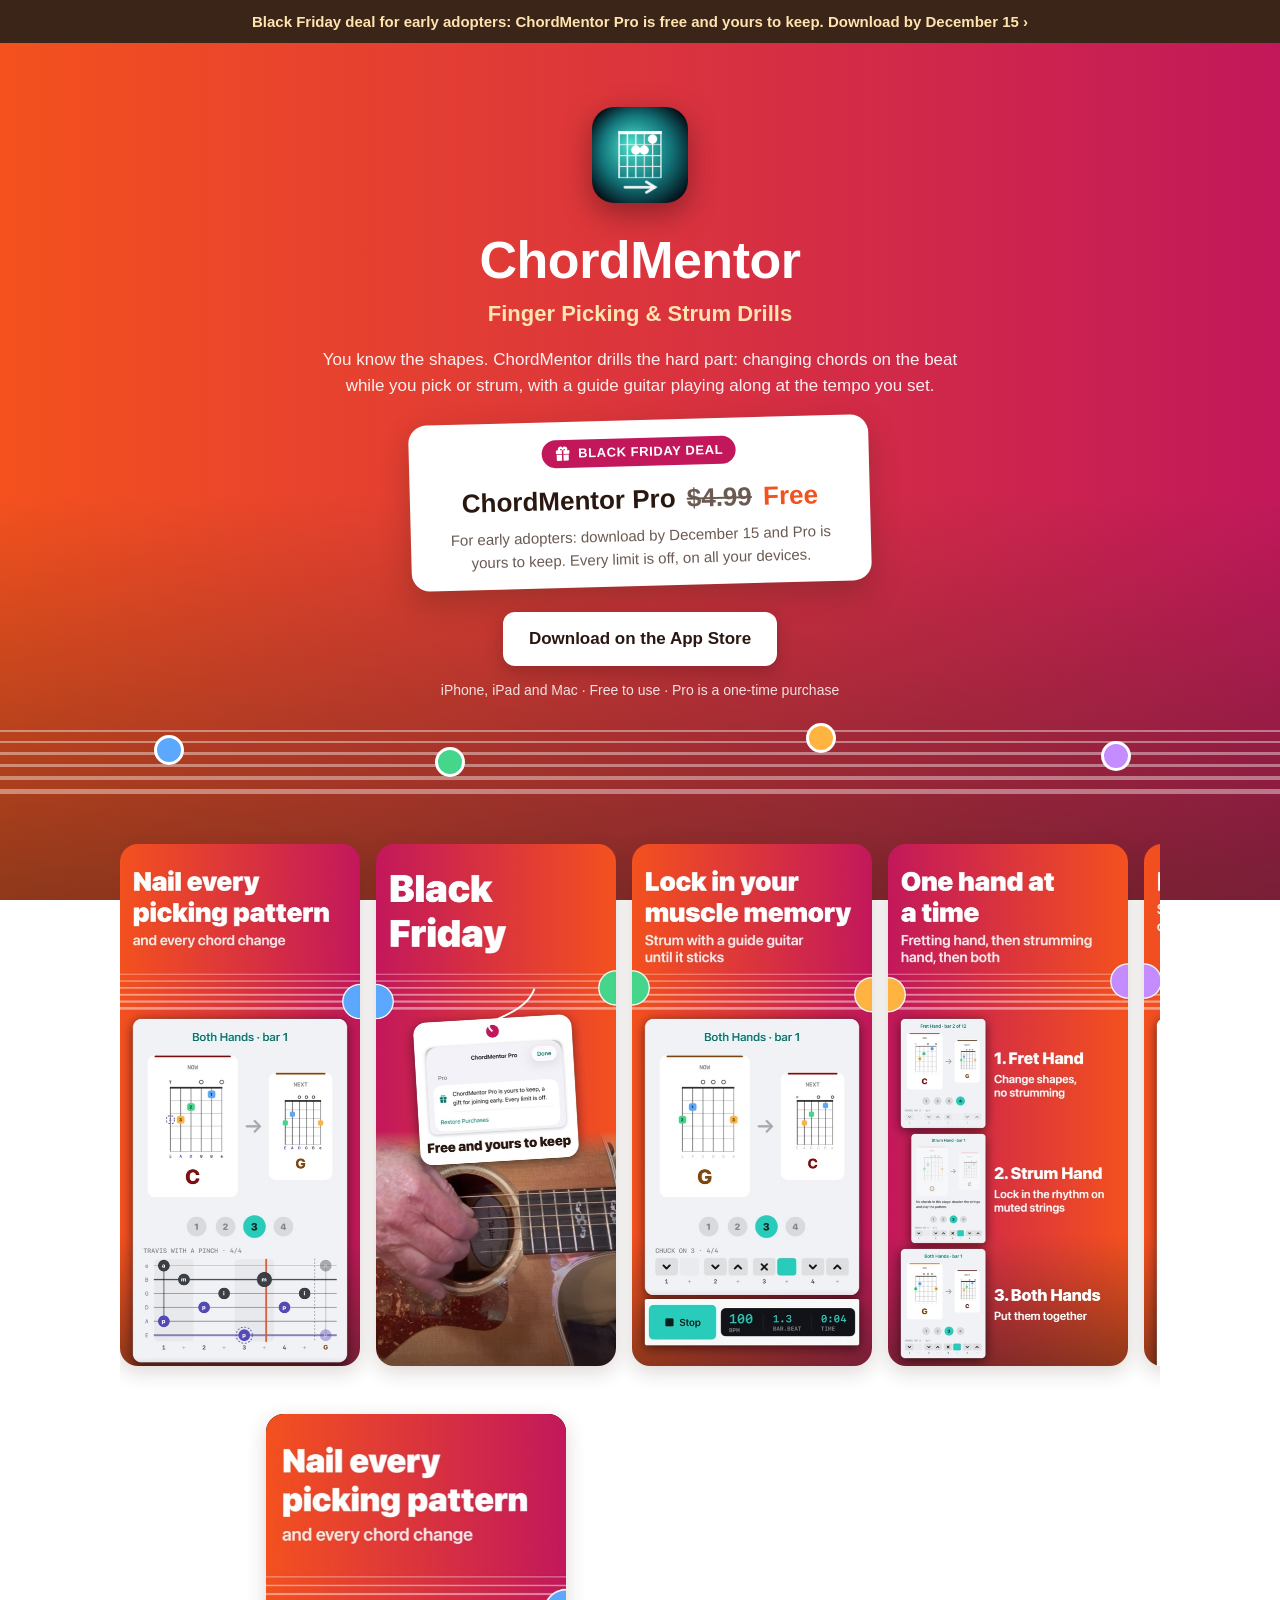
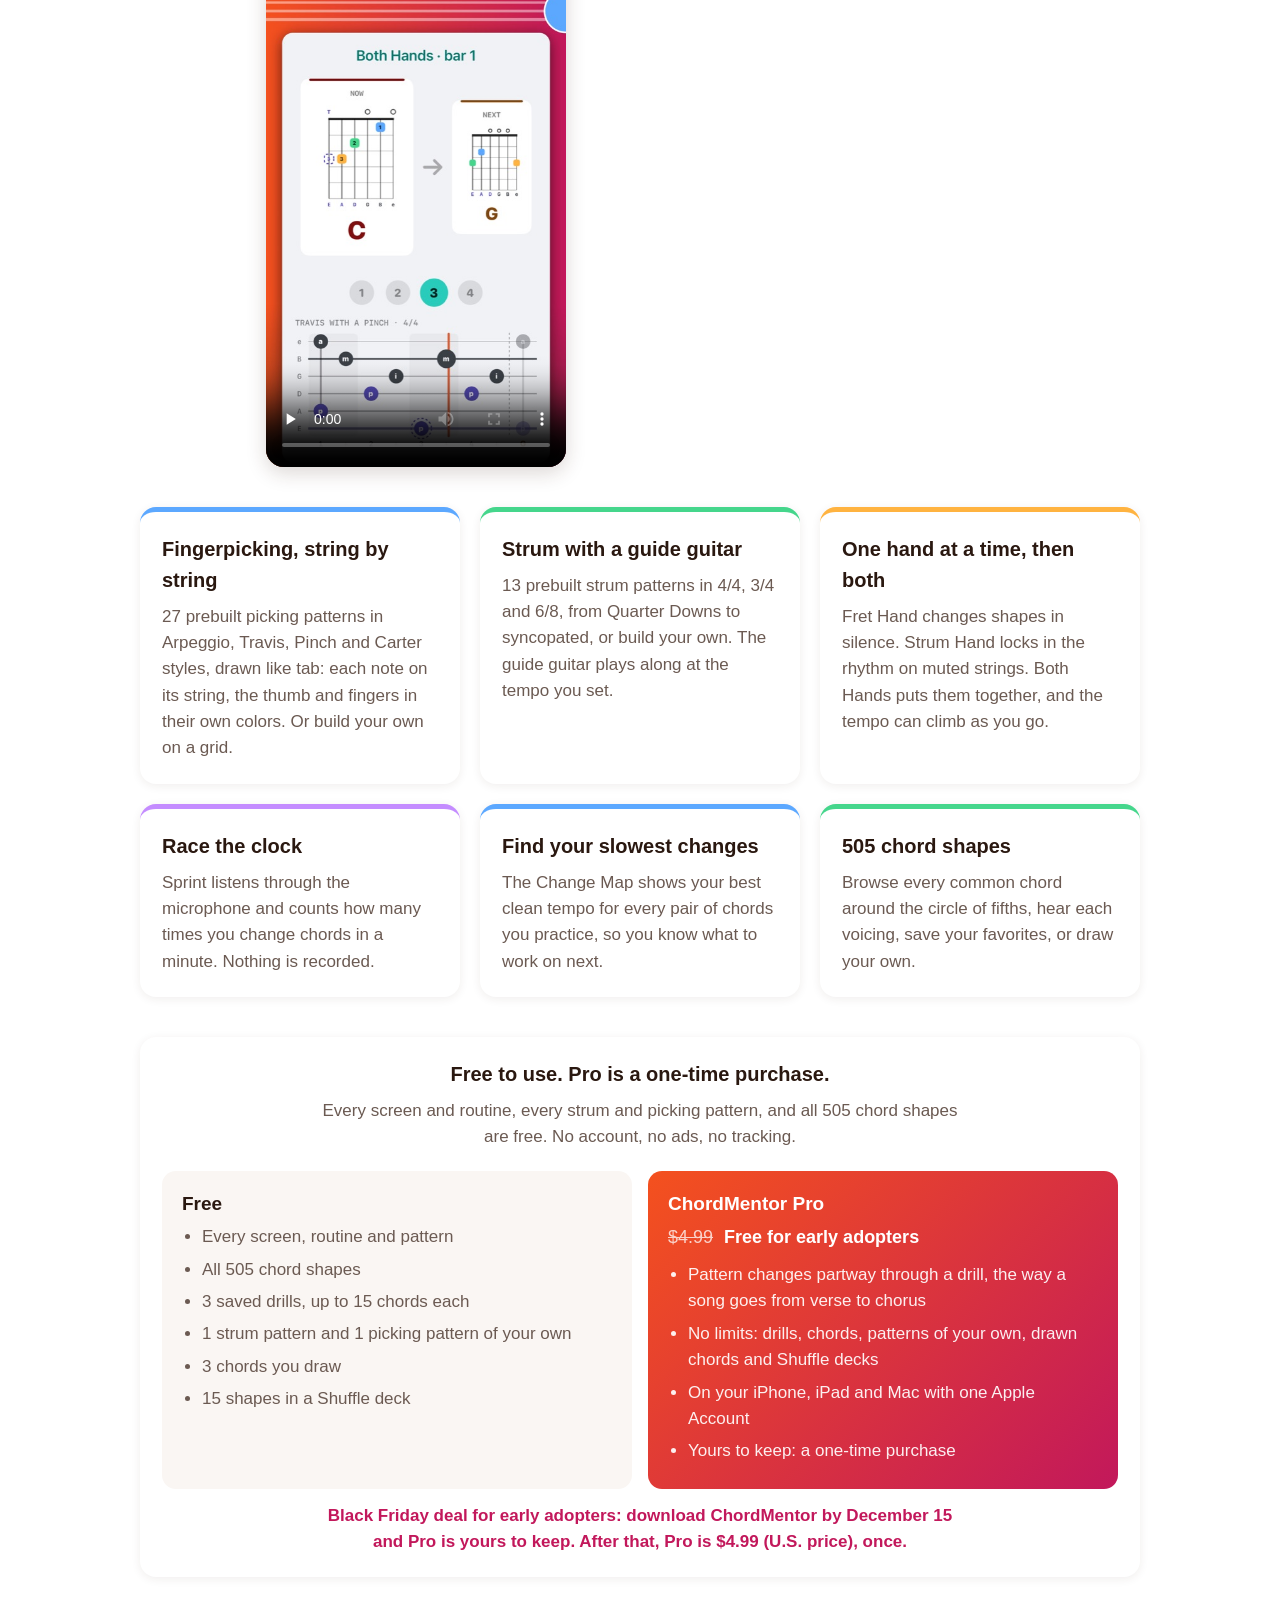
==== index.html @ e8ae0e45 "Site: call it the Black Friday deal for early adopters Co-Authored-By: Claude Opus 5.5 <noreply@anth" ====
<!doctype html>
<html lang="en">
<head>
<meta charset="utf-8">
<meta name="viewport" content="width=device-width, initial-scale=1">
<title>ChordMentor: Chord Changes</title>
<meta name="description" content="Finger picking and strum drills for guitarists teaching themselves: change chords on the beat while a guide guitar plays along. iPhone, iPad and Mac. Free to use; Pro is a one-time purchase.">
<link rel="icon" href="images/icon.png">
<link rel="stylesheet" href="style.css">
</head>
<body>
<a class="promo-bar" href="https://apps.apple.com/app/id6827199615">Black Friday deal for early adopters: ChordMentor Pro is free and yours to keep. Download by December 15 ›</a>
<header class="hero">
  <img class="icon" src="images/icon.png" alt="" width="96" height="96">
  <h1>ChordMentor</h1>
  <p class="tag">Finger Picking &amp; Strum Drills</p>
  <p class="lede">You know the shapes. ChordMentor drills the hard part: changing chords on the beat while you pick or strum, with a guide guitar playing along at the tempo you set.</p>
  <div class="gift-card">
    <span class="gift-badge"><svg viewBox="0 0 24 24" width="18" height="18" aria-hidden="true"><path fill="currentColor" d="M20 7h-2.2A3 3 0 0 0 12 3.8 3 3 0 0 0 6.2 7H4a1 1 0 0 0-1 1v3a1 1 0 0 0 1 1h7V7h2v5h7a1 1 0 0 0 1-1V8a1 1 0 0 0-1-1Zm-11-.1A1.1 1.1 0 1 1 10.9 6v.9H9a1 1 0 0 1 0-.1Zm6 .1h-2V6A1.1 1.1 0 1 1 15 7ZM4 13v7a1 1 0 0 0 1 1h6v-8H4Zm9 0v8h6a1 1 0 0 0 1-1v-7h-7Z"/></svg> Black Friday deal</span>
    <p class="gift-price">ChordMentor Pro <s>$4.99</s> <strong>Free</strong></p>
    <p class="gift-terms">For early adopters: download by December 15 and Pro is yours to keep. Every limit is off, on all your devices.</p>
  </div>
  <a class="button" href="https://apps.apple.com/app/id6827199615">Download on the App Store</a>
  <p class="small">iPhone, iPad and Mac · Free to use · Pro is a one-time purchase</p>
  <div class="strings" aria-hidden="true"><i></i><i></i><i></i><i></i><i></i><i></i><b class="d1"></b><b class="d2"></b><b class="d3"></b><b class="d4"></b></div>
</header>

<main>
  <section class="shots" aria-label="Screenshots">
    <img src="images/shot-01.jpg" alt="Nail every picking pattern: Travis picking drawn as string lanes, thumb and fingers in their own colors" loading="lazy">
    <img src="images/shot-02.jpg" alt="Black Friday: ChordMentor Pro is free and yours to keep" loading="lazy">
    <img src="images/shot-03.jpg" alt="Lock in your muscle memory: strumming with the guide guitar" loading="lazy">
    <img src="images/shot-04.jpg" alt="One hand at a time: Fret Hand, Strum Hand, then Both Hands" loading="lazy">
    <img src="images/shot-05.jpg" alt="Race the clock: Sprint counts your chord changes" loading="lazy">
    <img src="images/shot-06.jpg" alt="Find your slowest changes: the Change Map" loading="lazy">
    <img src="images/shot-07.jpg" alt="Strum Patterns: 13 prebuilt patterns in 4/4, 3/4 and 6/8" loading="lazy">
    <img src="images/shot-08.jpg" alt="Picking Patterns: 27 prebuilt patterns in four styles" loading="lazy">
    <img src="images/shot-09.jpg" alt="See which fingers move and where they go next" loading="lazy">
    <img src="images/shot-10.jpg" alt="505 chord shapes: hear each one, or draw your own" loading="lazy">
  </section>

  <section class="video">
    <video controls playsinline preload="none" poster="images/preview-poster.jpg" width="360">
      <source src="images/preview-iphone.mp4" type="video/mp4">
    </video>
    <div>
      <h2>Hear it</h2>
      <p>Turn the sound on. The Acoustic and Classical guide guitars are my own recordings, string by string: a cedar-top acoustic and a nylon-string classical.</p>
    </div>
  </section>

  <section class="features">
    <div>
      <h2>Fingerpicking, string by string</h2>
      <p>27 prebuilt picking patterns in Arpeggio, Travis, Pinch and Carter styles, drawn like tab: each note on its string, the thumb and fingers in their own colors. Or build your own on a grid.</p>
    </div>
    <div>
      <h2>Strum with a guide guitar</h2>
      <p>13 prebuilt strum patterns in 4/4, 3/4 and 6/8, from Quarter Downs to syncopated, or build your own. The guide guitar plays along at the tempo you set.</p>
    </div>
    <div>
      <h2>One hand at a time, then both</h2>
      <p>Fret Hand changes shapes in silence. Strum Hand locks in the rhythm on muted strings. Both Hands puts them together, and the tempo can climb as you go.</p>
    </div>
    <div>
      <h2>Race the clock</h2>
      <p>Sprint listens through the microphone and counts how many times you change chords in a minute. Nothing is recorded.</p>
    </div>
    <div>
      <h2>Find your slowest changes</h2>
      <p>The Change Map shows your best clean tempo for every pair of chords you practice, so you know what to work on next.</p>
    </div>
    <div>
      <h2>505 chord shapes</h2>
      <p>Browse every common chord around the circle of fifths, hear each voicing, save your favorites, or draw your own.</p>
    </div>
  </section>

  <section class="price">
    <h2>Free to use. Pro is a one-time purchase.</h2>
    <p>Every screen and routine, every strum and picking pattern, and all 505 chord shapes are free. No account, no ads, no tracking.</p>
    <div class="plans">
      <div>
        <h3>Free</h3>
        <ul>
          <li>Every screen, routine and pattern</li>
          <li>All 505 chord shapes</li>
          <li>3 saved drills, up to 15 chords each</li>
          <li>1 strum pattern and 1 picking pattern of your own</li>
          <li>3 chords you draw</li>
          <li>15 shapes in a Shuffle deck</li>
        </ul>
      </div>
      <div class="pro">
        <h3>ChordMentor Pro</h3>
        <p class="cost"><s>$4.99</s> <strong>Free for early adopters</strong></p>
        <ul>
          <li>Pattern changes partway through a drill, the way a song goes from verse to chorus</li>
          <li>No limits: drills, chords, patterns of your own, drawn chords and Shuffle decks</li>
          <li>On your iPhone, iPad and Mac with one Apple Account</li>
          <li>Yours to keep: a one-time purchase</li>
        </ul>
      </div>
    </div>
    <p class="gift-note">Black Friday deal for early adopters: download ChordMentor by December 15 and Pro is yours to keep. After that, Pro is $4.99 (U.S. price), once.</p>
  </section>
</main>

<footer>
  <a href="privacy.html">Privacy</a>
  <a href="support.html">Support</a>
  <span>© 2026 Nick Coleman</span>
</footer>
</body>
</html>
---- style.css ----
/* The App Store screenshots' look: a red-orange to raspberry sweep with six guitar strings,
   over a light page. */
:root {
  --f1: #5ca8ff;
  --f2: #45d68c;
  --f3: #ffb340;
  --f4: #c48cff;
  --ember: #f4511e;
  --raspberry: #c2185b;
  --walnut: #3b2418;
  --bg: #faf6f3;
  --ink: #2a1810;
  --muted: #6b5a52;
  --card: #ffffff;
  --link: #c2185b;
}
* { box-sizing: border-box; }
/* The whole site sits on the screenshots' ground: a red-orange to raspberry sweep with a
   walnut wash toward the bottom. Cards are white, so their text stays easy to read. */
body {
  margin: 0;
  background:
    linear-gradient(180deg, rgba(59, 36, 24, 0) 55%, rgba(59, 36, 24, 0.55) 100%),
    linear-gradient(90deg, var(--ember), var(--raspberry));
  background-attachment: fixed;
  color: #fff;
  font: 17px/1.55 -apple-system, BlinkMacSystemFont, "SF Pro Text", "Helvetica Neue", Arial, sans-serif;
}
a { color: var(--link); }
main, footer, .page { max-width: 1040px; margin: 0 auto; padding: 0 20px; }

.hero {
  position: relative;
  overflow: hidden;
  text-align: center;
  color: #fff;
  padding: 64px 20px 96px;
}
.hero > * { position: relative; z-index: 1; }
.icon { border-radius: 22px; box-shadow: 0 10px 30px rgba(0, 0, 0, 0.35); }
h1 { font-size: 52px; line-height: 1.1; margin: 20px 0 8px; letter-spacing: -0.5px; font-weight: 900; }
.tag { font-size: 22px; font-weight: 700; margin: 0 0 16px; color: #ffe4b0; }
.lede { max-width: 640px; margin: 0 auto 20px; color: rgba(255, 255, 255, 0.92); }
/* The Black Friday gift: a bar across the top and a card in the hero. */
.promo-bar {
  display: block; text-align: center; padding: 10px 16px; font-weight: 700; font-size: 15px;
  background: var(--walnut); color: #ffe4b0; text-decoration: none;
}
.promo-bar:hover { text-decoration: underline; }
.gift-card {
  max-width: 460px; margin: 4px auto 26px; padding: 18px 22px 16px; border-radius: 18px;
  background: #fff; color: var(--ink); box-shadow: 0 12px 30px rgba(59, 36, 24, 0.3);
  transform: rotate(-1.5deg);
}
.gift-badge {
  display: inline-flex; align-items: center; gap: 6px; padding: 4px 12px; border-radius: 999px;
  background: var(--raspberry); color: #fff; font-size: 13px; font-weight: 800;
  text-transform: uppercase; letter-spacing: 0.6px;
}
.gift-price { margin: 10px 0 4px; font-size: 26px; font-weight: 800; }
.gift-price s { color: var(--muted); font-weight: 600; margin: 0 4px; }
.gift-price strong { color: var(--ember); }
.gift-terms { margin: 0; color: var(--muted); font-size: 15px; }
.button {
  display: inline-block; background: #fff; color: var(--ink); font-weight: 700;
  padding: 14px 26px; border-radius: 12px; text-decoration: none;
  box-shadow: 0 6px 18px rgba(0, 0, 0, 0.2);
}
.small { color: rgba(255, 255, 255, 0.85); font-size: 14px; margin-top: 14px; }

/* Six strings along the bottom of the hero, heavier toward the low E. */
.strings { position: absolute; left: 0; right: 0; bottom: 18px; z-index: 0; }
.strings i { display: block; background: rgba(255, 255, 255, 0.4); margin-top: 9px; }
.strings i:nth-child(1) { height: 2px; }
.strings i:nth-child(2) { height: 2px; }
.strings i:nth-child(3) { height: 3px; }
.strings i:nth-child(4) { height: 3px; }
.strings i:nth-child(5) { height: 4px; }
.strings i:nth-child(6) { height: 5px; }

.shots {
  display: flex; gap: 16px; overflow-x: auto; scroll-snap-type: x mandatory;
  padding: 32px 20px 24px; margin: 0 -20px;
}
.shots img {
  width: 240px; height: auto; border-radius: 18px; scroll-snap-align: start; flex: none;
  box-shadow: 0 6px 20px rgba(59, 36, 24, 0.18);
}

.video { display: flex; gap: 28px; align-items: center; flex-wrap: wrap; justify-content: center; margin: 24px 0; }
.video video { width: 300px; max-width: 100%; border-radius: 18px; background: #000; box-shadow: 0 6px 20px rgba(59, 36, 24, 0.18); }
.video div { max-width: 420px; }

.features { display: grid; grid-template-columns: repeat(auto-fit, minmax(260px, 1fr)); gap: 20px; margin: 40px 0; }
.features div, .price {
  background: var(--card); color: var(--ink); border-radius: 16px; padding: 22px;
  box-shadow: 0 2px 10px rgba(59, 36, 24, 0.08);
}
.features div { border-top: 5px solid var(--f1); }
.features div:nth-child(4n+2) { border-top-color: var(--f2); }
.features div:nth-child(4n+3) { border-top-color: var(--f3); }
.features div:nth-child(4n+4) { border-top-color: var(--f4); }
h2 { font-size: 20px; margin: 0 0 8px; }
.features p, .price p, .page p, .page li { color: var(--muted); margin: 0; }
.video p { color: rgba(255, 255, 255, 0.9); margin: 0; }
.price { text-align: center; margin-bottom: 48px; }
.price p { max-width: 640px; margin: 0 auto; }
.price .gift-note { margin-top: 14px; color: var(--raspberry); font-weight: 600; }
footer { display: flex; gap: 22px; justify-content: center; padding: 28px 20px 48px; color: rgba(255, 255, 255, 0.85); font-size: 14px; max-width: none; }
.page { max-width: 720px; margin: 40px auto; padding: 32px 28px; background: var(--card); color: var(--ink); border-radius: 18px; box-shadow: 0 12px 30px rgba(59, 36, 24, 0.3); }
.page h1 { font-size: 34px; }
.page h2 { margin-top: 28px; }
.page p, .page li { margin-bottom: 12px; }

/* Free and Pro side by side. */
.plans { display: grid; grid-template-columns: repeat(auto-fit, minmax(260px, 1fr)); gap: 16px; margin: 20px 0 0; text-align: left; }
.plans > div { border-radius: 14px; padding: 18px 20px; background: var(--bg); }
.plans .pro { background: linear-gradient(135deg, var(--ember), var(--raspberry)); color: #fff; }
.plans h3 { margin: 0 0 6px; font-size: 19px; }
.plans ul { margin: 0; padding-left: 20px; }
.plans li { color: var(--muted); margin-bottom: 6px; }
.plans .pro li { color: rgba(255, 255, 255, 0.92); }
.plans .cost { color: #fff; margin: 0 0 10px; font-size: 18px; }
.plans .cost s { opacity: 0.75; margin-right: 6px; }

/* Finger-colored dots on the hero's strings, as on the screenshots' seams. */
.strings b { position: absolute; width: 30px; height: 30px; border-radius: 50%; border: 3px solid #fff; }
.strings .d1 { background: var(--f1); left: 12%; top: 14px; }
.strings .d2 { background: var(--f2); left: 34%; top: 26px; }
.strings .d3 { background: var(--f3); left: 63%; top: 2px; }
.strings .d4 { background: var(--f4); left: 86%; top: 20px; }

footer a { color: #fff; }
.page a { color: var(--link); }
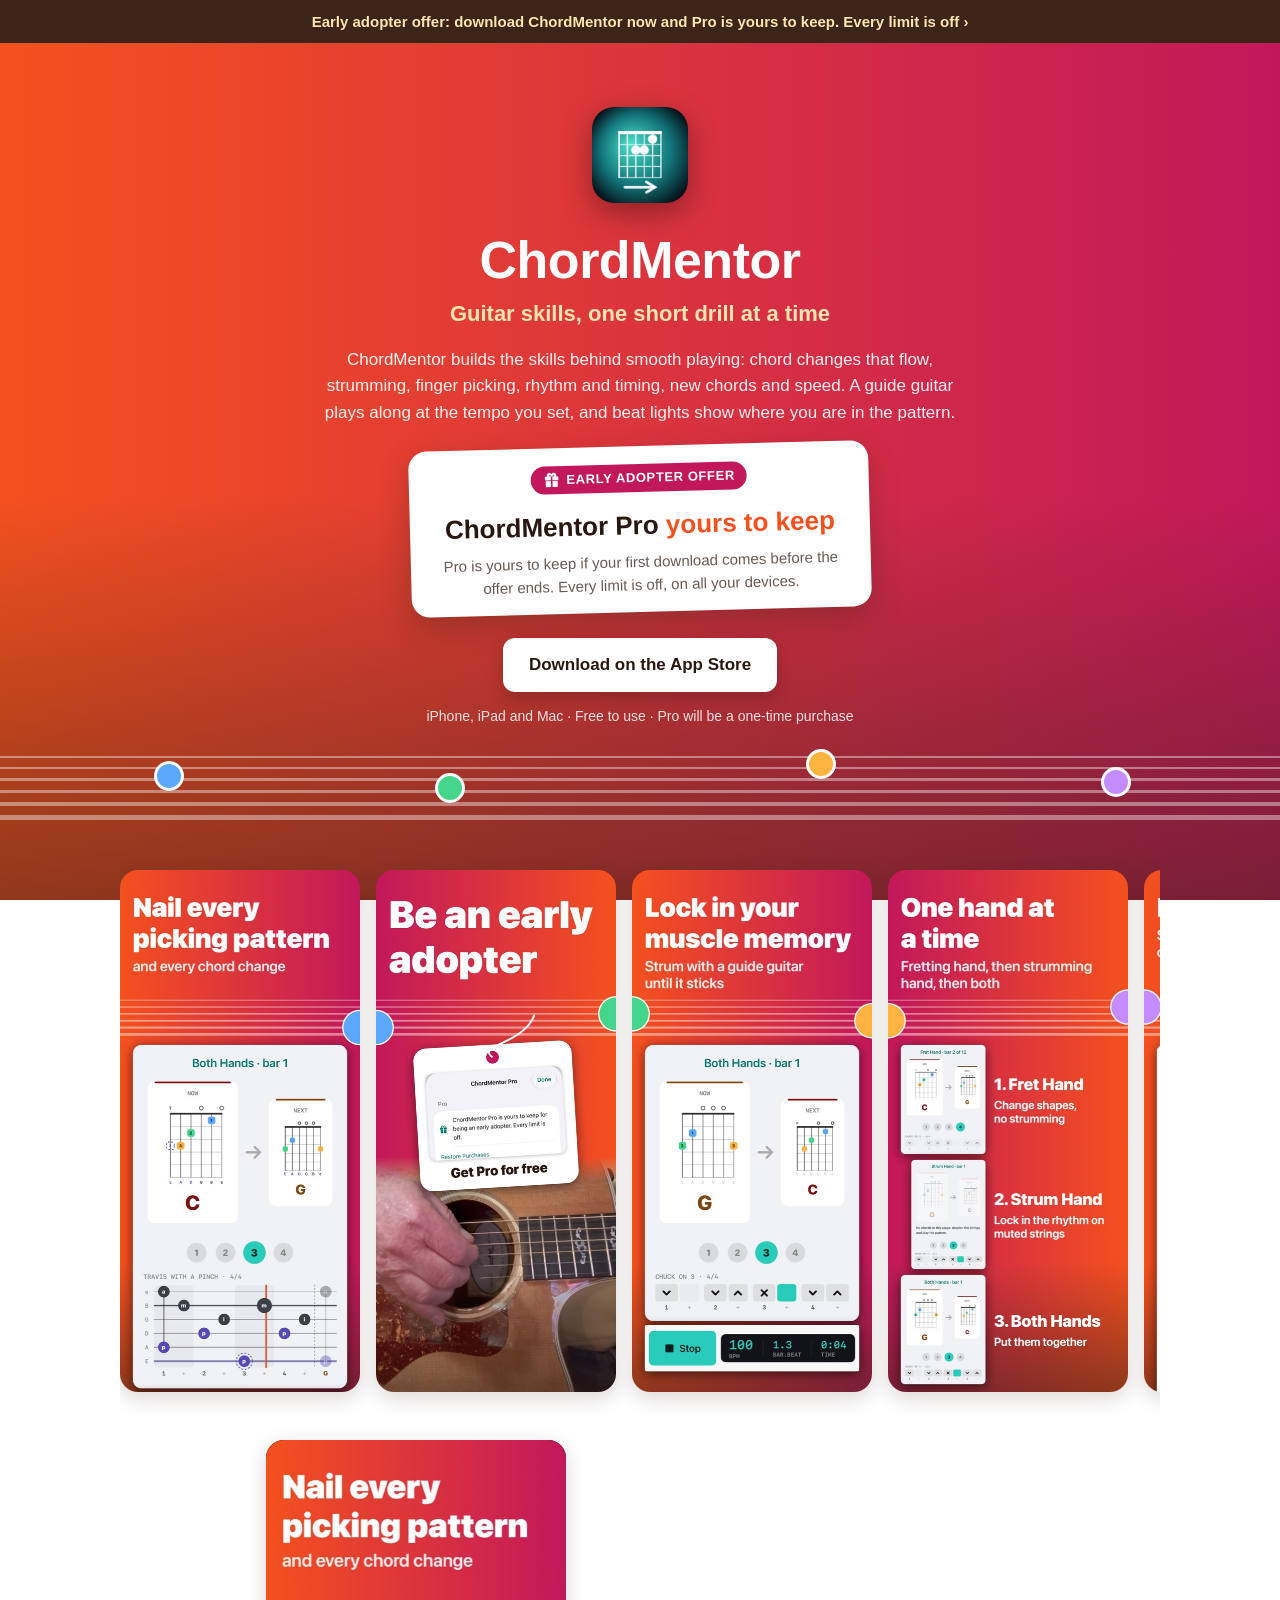
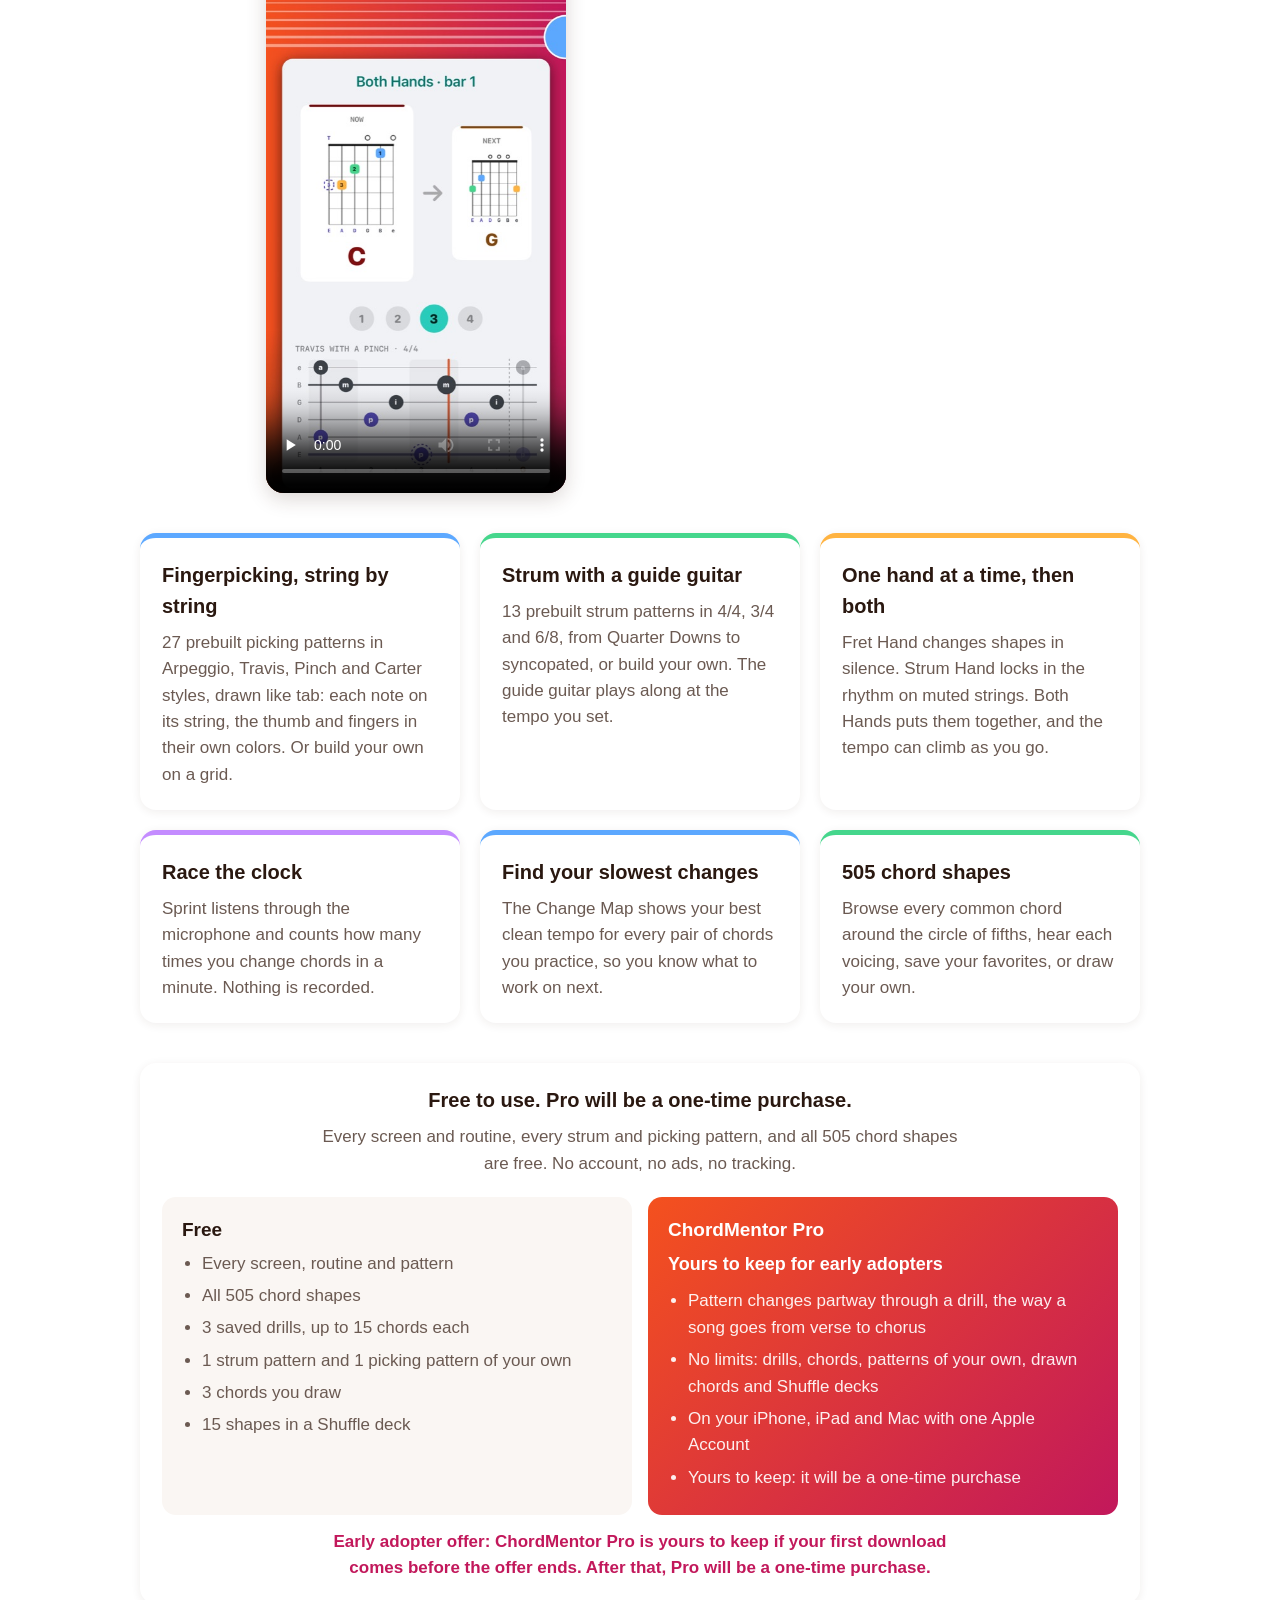
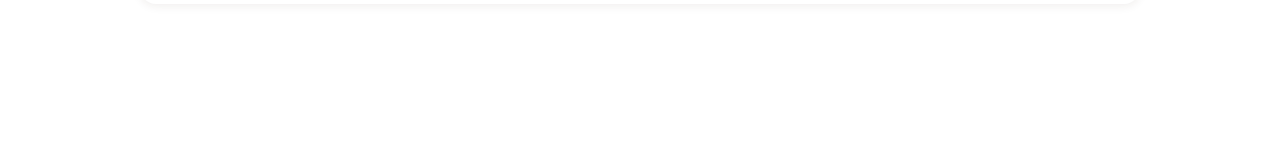
==== commit 2b1c69cd: "Early adopter offer replaces Black Friday; new mission on the home page; Pro will be a one-time purc" ====
--- a/index.html
+++ b/index.html
@@ -3,32 +3,32 @@
 <head>
 <meta charset="utf-8">
 <meta name="viewport" content="width=device-width, initial-scale=1">
-<title>ChordMentor: Chord Changes</title>
-<meta name="description" content="Finger picking and strum drills for guitarists teaching themselves: change chords on the beat while a guide guitar plays along. iPhone, iPad and Mac. Free to use; Pro is a one-time purchase.">
+<title>ChordMentor: Skills &amp; Drills</title>
+<meta name="description" content="Build the skills behind smooth guitar playing: chord changes that flow, strumming, finger picking, rhythm and timing, new chords and speed, with a guide guitar playing along. iPhone, iPad and Mac. Free to use; Pro will be a one-time purchase.">
 <link rel="icon" href="images/icon.png">
 <link rel="stylesheet" href="style.css">
 </head>
 <body>
-<a class="promo-bar" href="https://apps.apple.com/app/id6827199615">Black Friday deal for early adopters: ChordMentor Pro is free and yours to keep. Download by December 15 ›</a>
+<a class="promo-bar" href="https://apps.apple.com/app/id6827199615">Early adopter offer: download ChordMentor now and Pro is yours to keep. Every limit is off ›</a>
 <header class="hero">
   <img class="icon" src="images/icon.png" alt="" width="96" height="96">
   <h1>ChordMentor</h1>
-  <p class="tag">Finger Picking &amp; Strum Drills</p>
-  <p class="lede">You know the shapes. ChordMentor drills the hard part: changing chords on the beat while you pick or strum, with a guide guitar playing along at the tempo you set.</p>
+  <p class="tag">Guitar skills, one short drill at a time</p>
+  <p class="lede">ChordMentor builds the skills behind smooth playing: chord changes that flow, strumming, finger picking, rhythm and timing, new chords and speed. A guide guitar plays along at the tempo you set, and beat lights show where you are in the pattern.</p>
   <div class="gift-card">
-    <span class="gift-badge"><svg viewBox="0 0 24 24" width="18" height="18" aria-hidden="true"><path fill="currentColor" d="M20 7h-2.2A3 3 0 0 0 12 3.8 3 3 0 0 0 6.2 7H4a1 1 0 0 0-1 1v3a1 1 0 0 0 1 1h7V7h2v5h7a1 1 0 0 0 1-1V8a1 1 0 0 0-1-1Zm-11-.1A1.1 1.1 0 1 1 10.9 6v.9H9a1 1 0 0 1 0-.1Zm6 .1h-2V6A1.1 1.1 0 1 1 15 7ZM4 13v7a1 1 0 0 0 1 1h6v-8H4Zm9 0v8h6a1 1 0 0 0 1-1v-7h-7Z"/></svg> Black Friday deal</span>
-    <p class="gift-price">ChordMentor Pro <s>$4.99</s> <strong>Free</strong></p>
-    <p class="gift-terms">For early adopters: download by December 15 and Pro is yours to keep. Every limit is off, on all your devices.</p>
+    <span class="gift-badge"><svg viewBox="0 0 24 24" width="18" height="18" aria-hidden="true"><path fill="currentColor" d="M20 7h-2.2A3 3 0 0 0 12 3.8 3 3 0 0 0 6.2 7H4a1 1 0 0 0-1 1v3a1 1 0 0 0 1 1h7V7h2v5h7a1 1 0 0 0 1-1V8a1 1 0 0 0-1-1Zm-11-.1A1.1 1.1 0 1 1 10.9 6v.9H9a1 1 0 0 1 0-.1Zm6 .1h-2V6A1.1 1.1 0 1 1 15 7ZM4 13v7a1 1 0 0 0 1 1h6v-8H4Zm9 0v8h6a1 1 0 0 0 1-1v-7h-7Z"/></svg> Early adopter offer</span>
+    <p class="gift-price">ChordMentor Pro <strong>yours to keep</strong></p>
+    <p class="gift-terms">Pro is yours to keep if your first download comes before the offer ends. Every limit is off, on all your devices.</p>
   </div>
   <a class="button" href="https://apps.apple.com/app/id6827199615">Download on the App Store</a>
-  <p class="small">iPhone, iPad and Mac · Free to use · Pro is a one-time purchase</p>
+  <p class="small">iPhone, iPad and Mac · Free to use · Pro will be a one-time purchase</p>
   <div class="strings" aria-hidden="true"><i></i><i></i><i></i><i></i><i></i><i></i><b class="d1"></b><b class="d2"></b><b class="d3"></b><b class="d4"></b></div>
 </header>
 
 <main>
   <section class="shots" aria-label="Screenshots">
     <img src="images/shot-01.jpg" alt="Nail every picking pattern: Travis picking drawn as string lanes, thumb and fingers in their own colors" loading="lazy">
-    <img src="images/shot-02.jpg" alt="Black Friday: ChordMentor Pro is free and yours to keep" loading="lazy">
+    <img src="images/shot-02.jpg" alt="Be an early adopter: get ChordMentor Pro for free" loading="lazy">
     <img src="images/shot-03.jpg" alt="Lock in your muscle memory: strumming with the guide guitar" loading="lazy">
     <img src="images/shot-04.jpg" alt="One hand at a time: Fret Hand, Strum Hand, then Both Hands" loading="lazy">
     <img src="images/shot-05.jpg" alt="Race the clock: Sprint counts your chord changes" loading="lazy">
@@ -77,7 +77,7 @@
   </section>
 
   <section class="price">
-    <h2>Free to use. Pro is a one-time purchase.</h2>
+    <h2>Free to use. Pro will be a one-time purchase.</h2>
     <p>Every screen and routine, every strum and picking pattern, and all 505 chord shapes are free. No account, no ads, no tracking.</p>
     <div class="plans">
       <div>
@@ -93,16 +93,16 @@
       </div>
       <div class="pro">
         <h3>ChordMentor Pro</h3>
-        <p class="cost"><s>$4.99</s> <strong>Free for early adopters</strong></p>
+        <p class="cost"><strong>Yours to keep for early adopters</strong></p>
         <ul>
           <li>Pattern changes partway through a drill, the way a song goes from verse to chorus</li>
           <li>No limits: drills, chords, patterns of your own, drawn chords and Shuffle decks</li>
           <li>On your iPhone, iPad and Mac with one Apple Account</li>
-          <li>Yours to keep: a one-time purchase</li>
+          <li>Yours to keep: it will be a one-time purchase</li>
         </ul>
       </div>
     </div>
-    <p class="gift-note">Black Friday deal for early adopters: download ChordMentor by December 15 and Pro is yours to keep. After that, Pro is $4.99 (U.S. price), once.</p>
+    <p class="gift-note">Early adopter offer: ChordMentor Pro is yours to keep if your first download comes before the offer ends. After that, Pro will be a one-time purchase.</p>
   </section>
 </main>
 
--- a/style.css
+++ b/style.css
@@ -41,7 +41,7 @@
 h1 { font-size: 52px; line-height: 1.1; margin: 20px 0 8px; letter-spacing: -0.5px; font-weight: 900; }
 .tag { font-size: 22px; font-weight: 700; margin: 0 0 16px; color: #ffe4b0; }
 .lede { max-width: 640px; margin: 0 auto 20px; color: rgba(255, 255, 255, 0.92); }
-/* The Black Friday gift: a bar across the top and a card in the hero. */
+/* The early-adopter offer: a bar across the top and a card in the hero. */
 .promo-bar {
   display: block; text-align: center; padding: 10px 16px; font-weight: 700; font-size: 15px;
   background: var(--walnut); color: #ffe4b0; text-decoration: none;
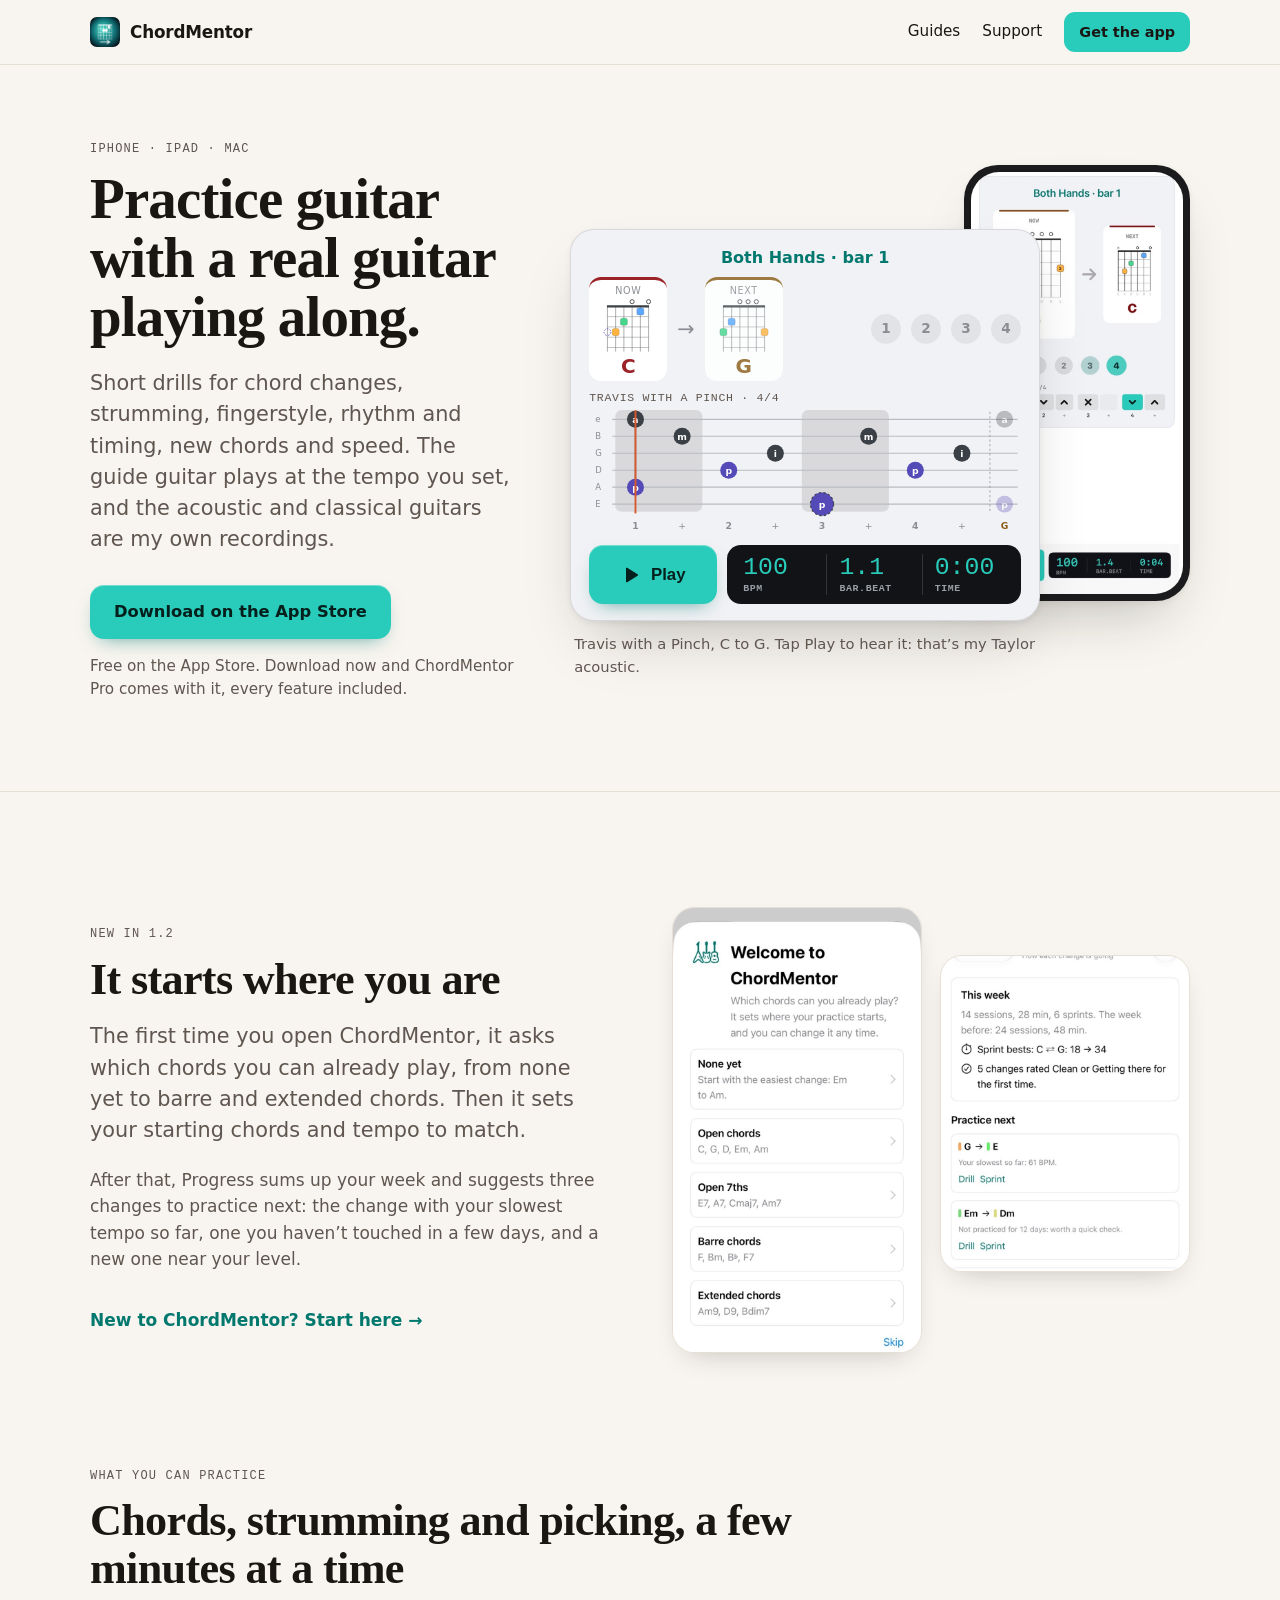
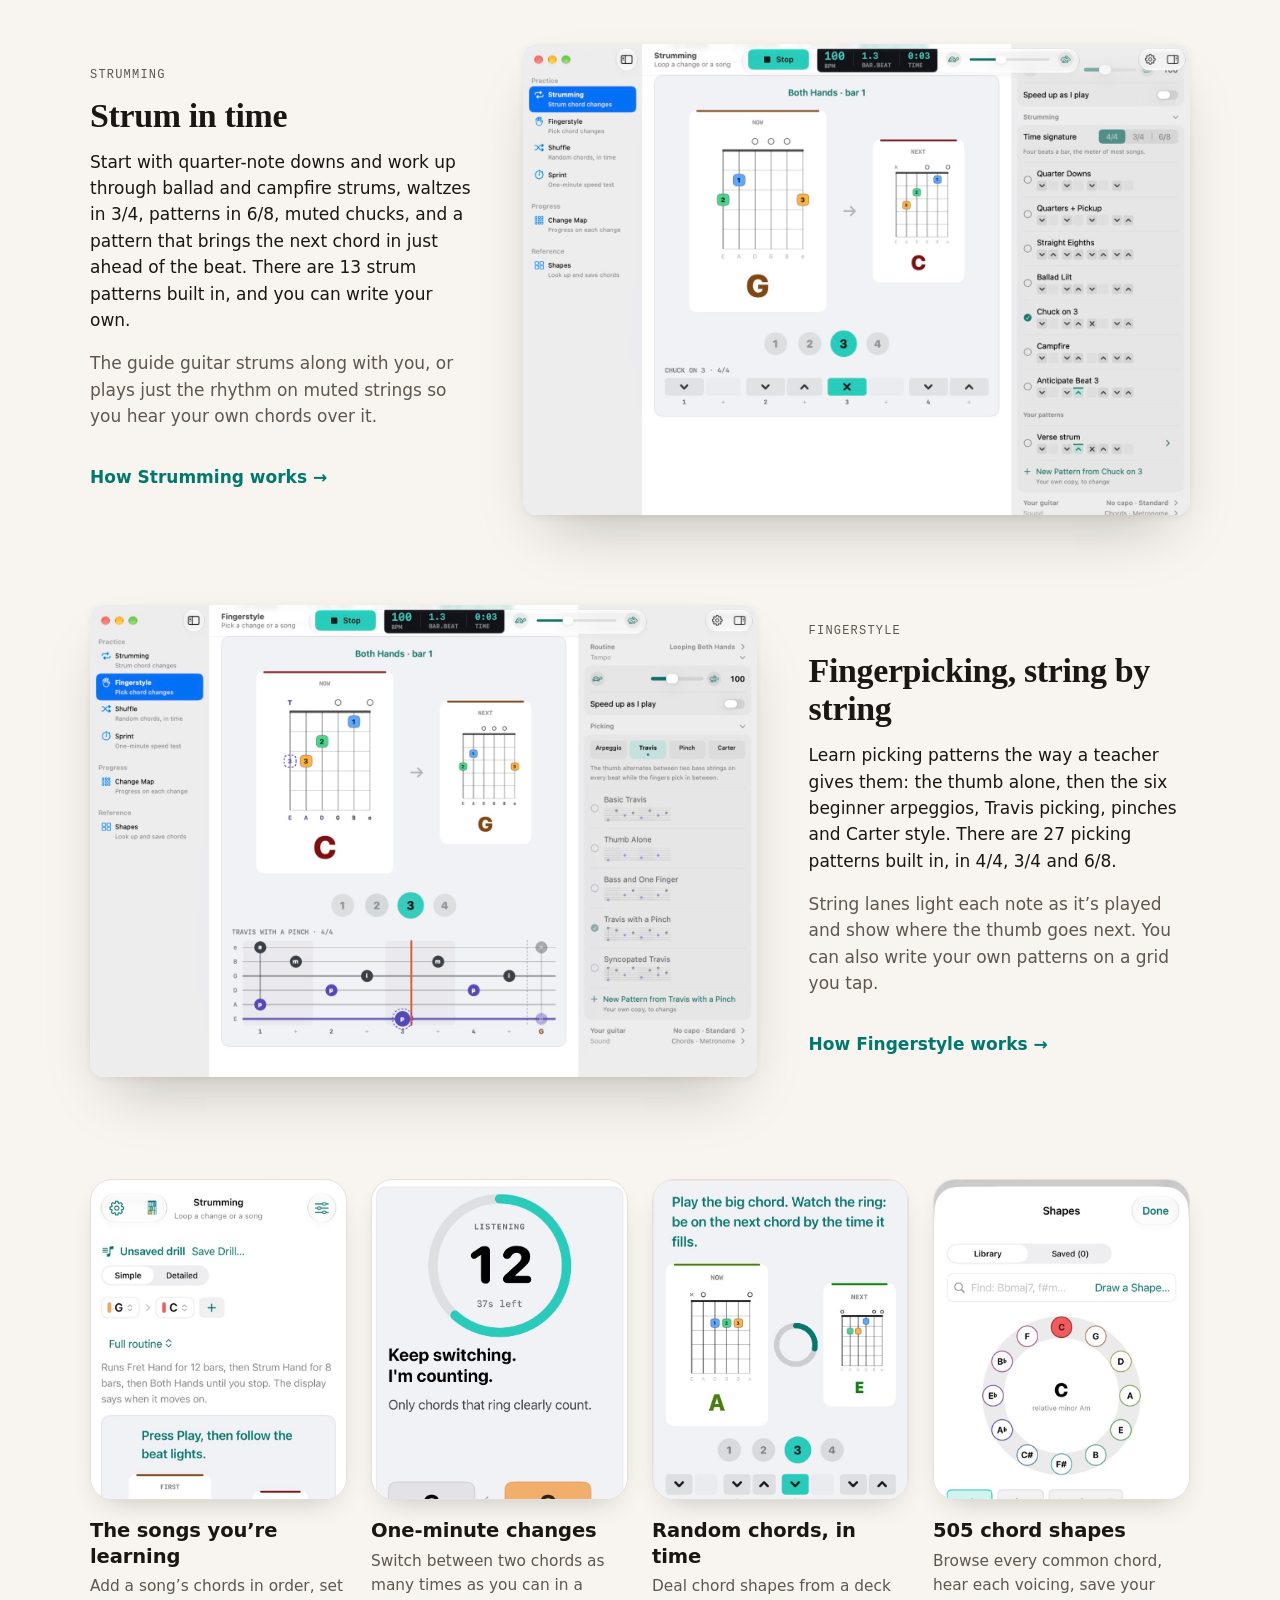
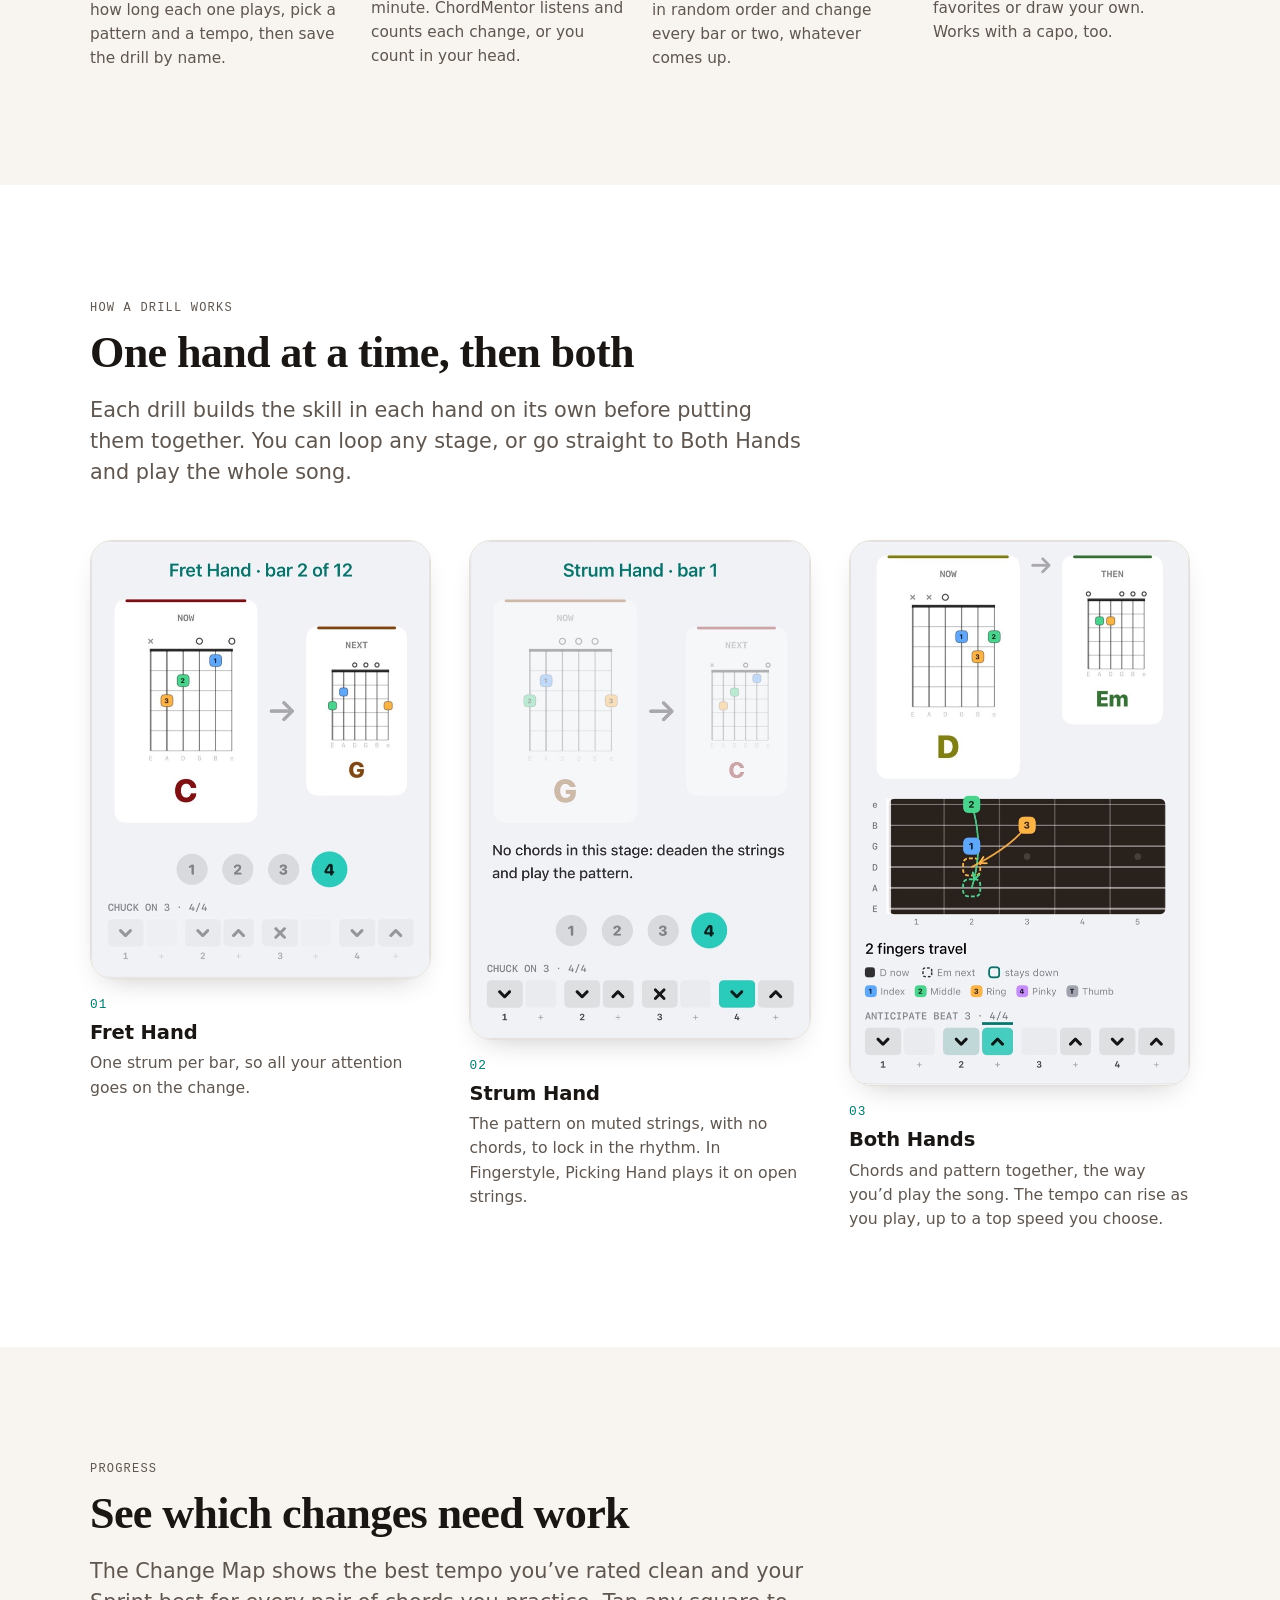
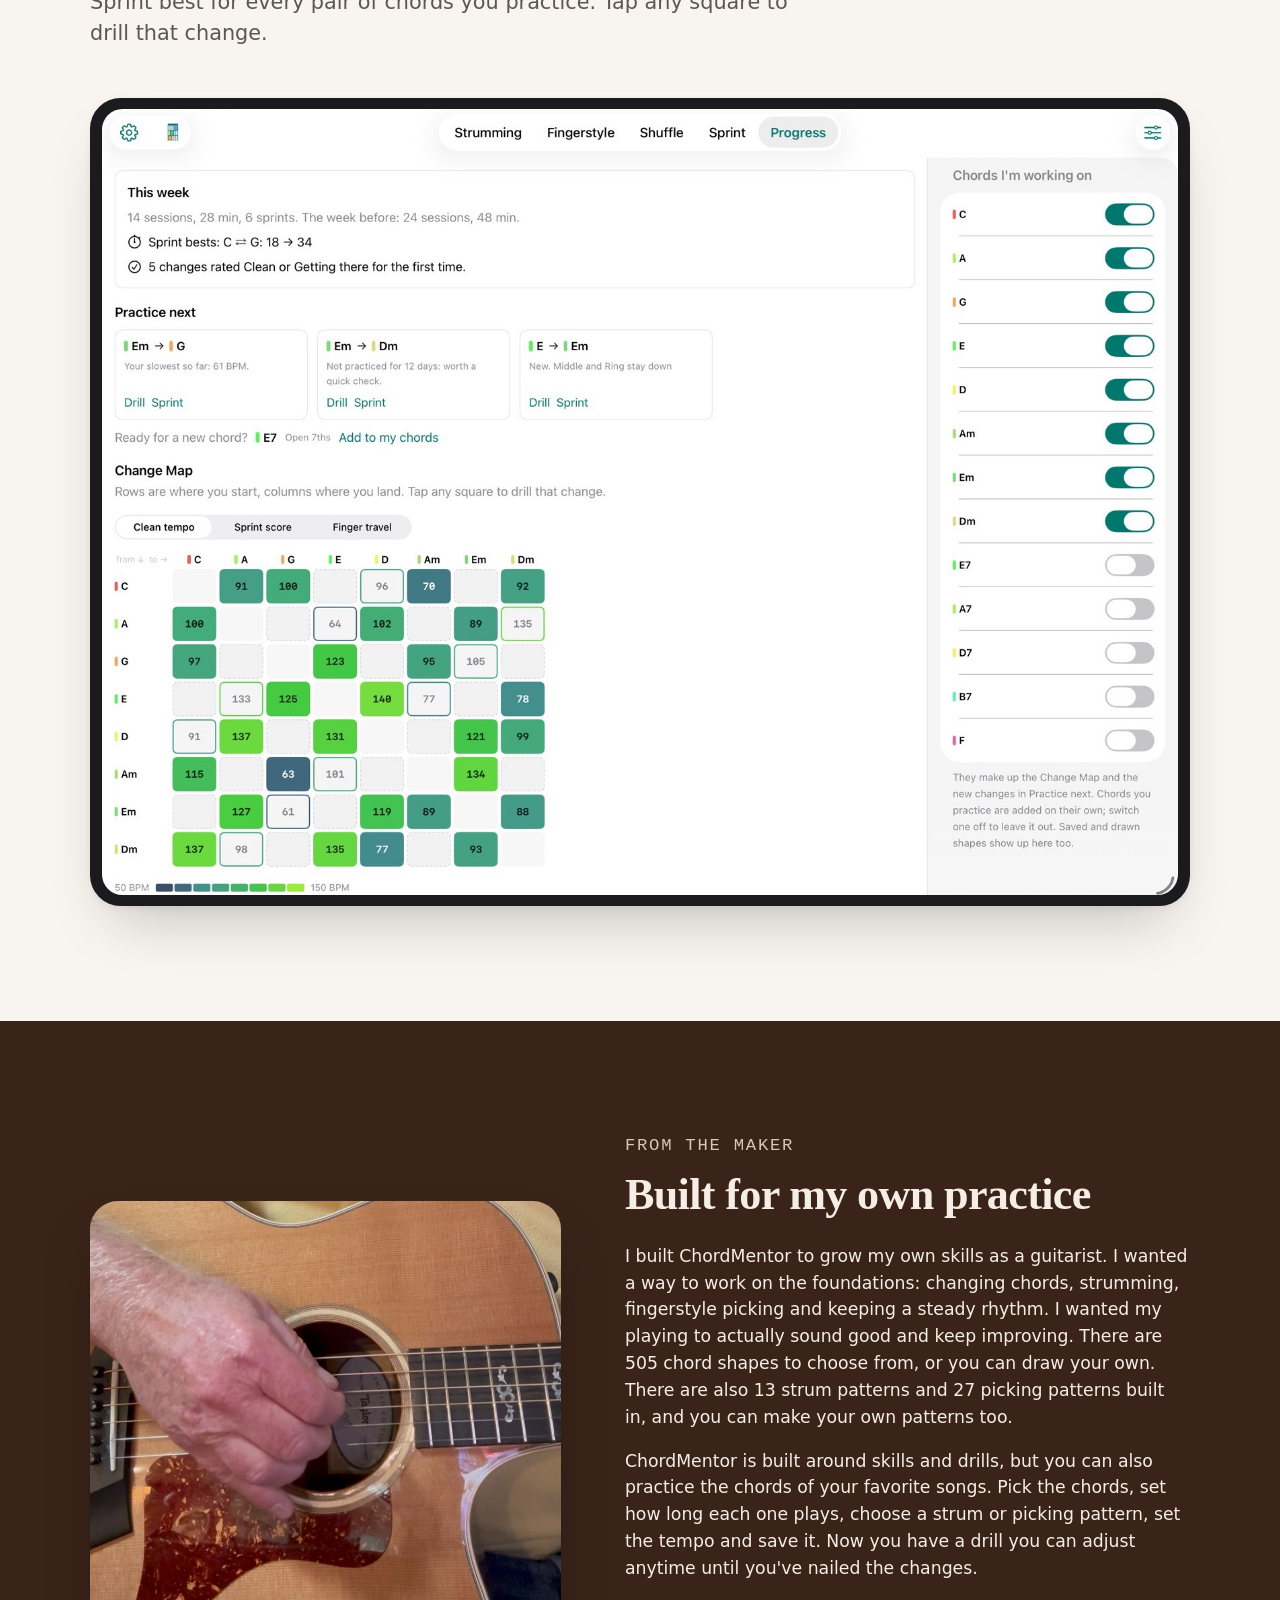
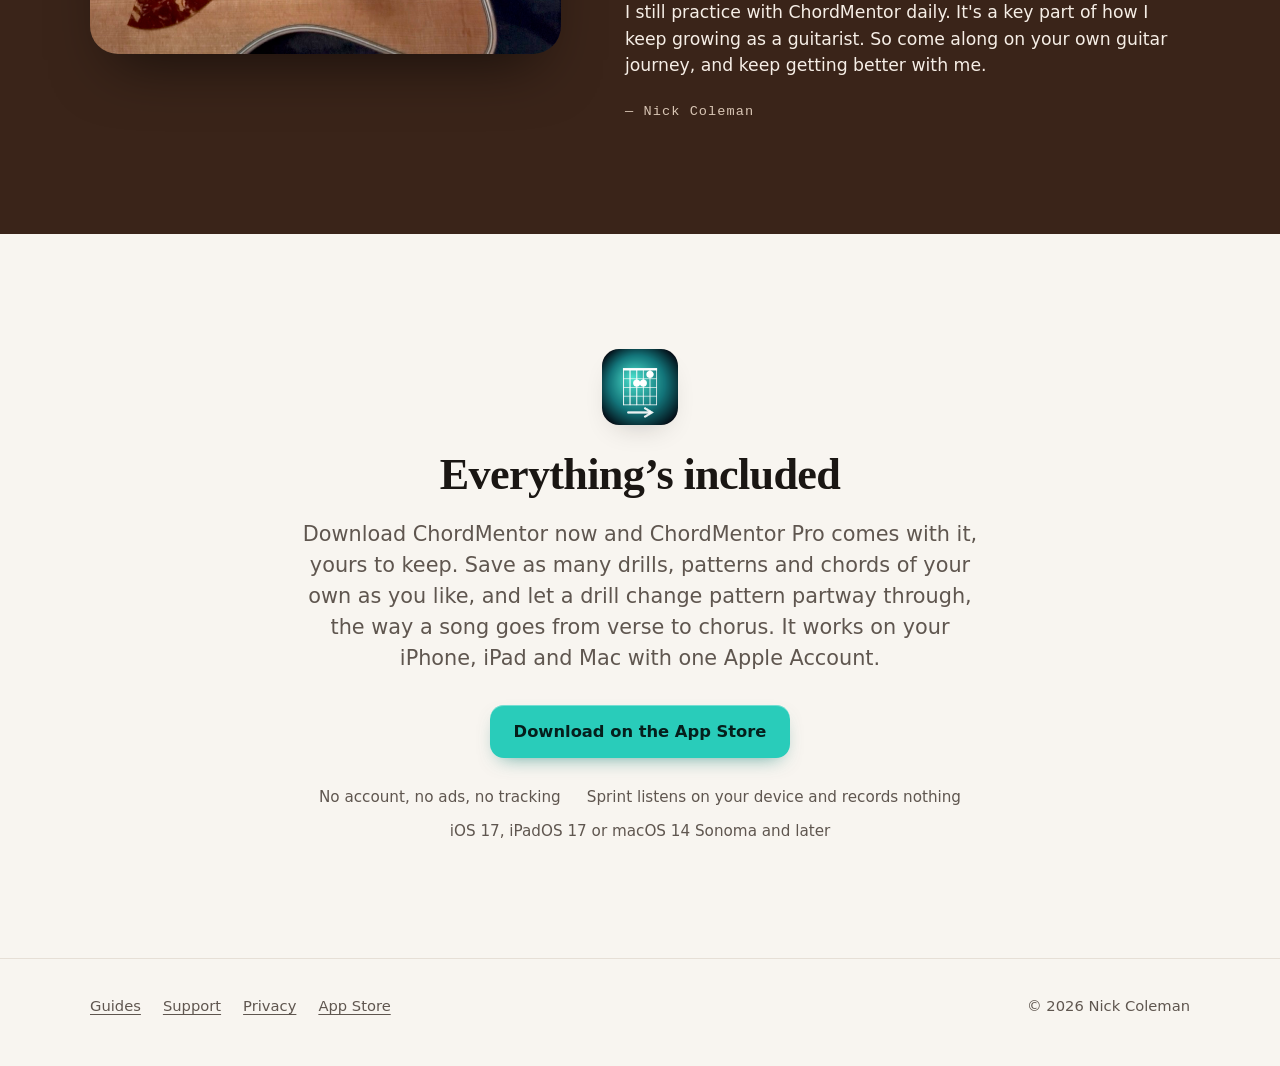
==== commit 907dd872: "New site: tab card with real guitar audio, skills tour, guides, maker section Rebuilt home page arou" ====
--- a/index.html
+++ b/index.html
@@ -3,113 +3,227 @@
 <head>
 <meta charset="utf-8">
 <meta name="viewport" content="width=device-width, initial-scale=1">
-<title>ChordMentor: Skills &amp; Drills</title>
-<meta name="description" content="Build the skills behind smooth guitar playing: chord changes that flow, strumming, finger picking, rhythm and timing, new chords and speed, with a guide guitar playing along. iPhone, iPad and Mac. Free to use; Pro will be a one-time purchase.">
-<link rel="icon" href="images/icon.png">
-<link rel="stylesheet" href="style.css">
+<title>ChordMentor: Skills &amp; Drills for guitar</title>
+<meta name="description" content="Short guitar drills for chord changes, strumming, fingerstyle, rhythm and timing, new chords and speed, with a guide guitar playing along at your tempo. For iPhone, iPad and Mac.">
+<!-- head:start -->
+<meta name="apple-itunes-app" content="app-id=6827199615">
+<link rel="canonical" href="https://chordmentor.nickcoleman.io/">
+<link rel="icon" href="/images/icon.png">
+<link rel="apple-touch-icon" href="/images/icon.png">
+<meta name="theme-color" content="#F8F5F0" media="(prefers-color-scheme: light)">
+<meta name="theme-color" content="#14110F" media="(prefers-color-scheme: dark)">
+<meta property="og:type" content="website">
+<meta property="og:site_name" content="ChordMentor">
+<meta property="og:title" content="ChordMentor: Skills &amp; Drills for guitar">
+<meta property="og:description" content="Short guitar drills for chord changes, strumming, fingerstyle, rhythm and timing, new chords and speed, with a guide guitar playing along at your tempo. For iPhone, iPad and Mac.">
+<meta property="og:url" content="https://chordmentor.nickcoleman.io/">
+<meta property="og:image" content="https://chordmentor.nickcoleman.io/images/og-card.jpg">
+<meta property="og:image:width" content="1200">
+<meta property="og:image:height" content="630">
+<meta property="og:image:alt" content="ChordMentor's string lanes and chord diagrams beside the app on iPhone">
+<meta name="twitter:card" content="summary_large_image">
+<meta name="twitter:title" content="ChordMentor: Skills &amp; Drills for guitar">
+<meta name="twitter:description" content="Short guitar drills for chord changes, strumming, fingerstyle, rhythm and timing, new chords and speed, with a guide guitar playing along at your tempo. For iPhone, iPad and Mac.">
+<meta name="twitter:image" content="https://chordmentor.nickcoleman.io/images/og-card.jpg">
+<link rel="stylesheet" href="/style.css">
+<!-- head:end -->
 </head>
 <body>
-<a class="promo-bar" href="https://apps.apple.com/app/id6827199615">Early adopter offer: download ChordMentor now and Pro is yours to keep. Every limit is off ›</a>
-<header class="hero">
-  <img class="icon" src="images/icon.png" alt="" width="96" height="96">
-  <h1>ChordMentor</h1>
-  <p class="tag">Guitar skills, one short drill at a time</p>
-  <p class="lede">ChordMentor builds the skills behind smooth playing: chord changes that flow, strumming, finger picking, rhythm and timing, new chords and speed. A guide guitar plays along at the tempo you set, and beat lights show where you are in the pattern.</p>
-  <div class="gift-card">
-    <span class="gift-badge"><svg viewBox="0 0 24 24" width="18" height="18" aria-hidden="true"><path fill="currentColor" d="M20 7h-2.2A3 3 0 0 0 12 3.8 3 3 0 0 0 6.2 7H4a1 1 0 0 0-1 1v3a1 1 0 0 0 1 1h7V7h2v5h7a1 1 0 0 0 1-1V8a1 1 0 0 0-1-1Zm-11-.1A1.1 1.1 0 1 1 10.9 6v.9H9a1 1 0 0 1 0-.1Zm6 .1h-2V6A1.1 1.1 0 1 1 15 7ZM4 13v7a1 1 0 0 0 1 1h6v-8H4Zm9 0v8h6a1 1 0 0 0 1-1v-7h-7Z"/></svg> Early adopter offer</span>
-    <p class="gift-price">ChordMentor Pro <strong>yours to keep</strong></p>
-    <p class="gift-terms">Pro is yours to keep if your first download comes before the offer ends. Every limit is off, on all your devices.</p>
+<!-- header:start -->
+<a class="skip" href="#main">Skip to content</a>
+<header class="site-header">
+  <div class="wrap">
+    <a class="brand" href="/" aria-current="page"><img src="/images/icon.png" alt="" width="30" height="30"><span>ChordMentor</span></a>
+    <nav class="site-nav" aria-label="Main">
+      <a href="/guides/">Guides</a>
+      <a class="nav-support" href="/support.html">Support</a>
+      <a class="button small" href="https://apps.apple.com/app/id6827199615">Get the app</a>
+    </nav>
   </div>
-  <a class="button" href="https://apps.apple.com/app/id6827199615">Download on the App Store</a>
-  <p class="small">iPhone, iPad and Mac · Free to use · Pro will be a one-time purchase</p>
-  <div class="strings" aria-hidden="true"><i></i><i></i><i></i><i></i><i></i><i></i><b class="d1"></b><b class="d2"></b><b class="d3"></b><b class="d4"></b></div>
 </header>
-
-<main>
-  <section class="shots" aria-label="Screenshots">
-    <img src="images/shot-01.jpg" alt="Nail every picking pattern: Travis picking drawn as string lanes, thumb and fingers in their own colors" loading="lazy">
-    <img src="images/shot-02.jpg" alt="Be an early adopter: get ChordMentor Pro for free" loading="lazy">
-    <img src="images/shot-03.jpg" alt="Lock in your muscle memory: strumming with the guide guitar" loading="lazy">
-    <img src="images/shot-04.jpg" alt="One hand at a time: Fret Hand, Strum Hand, then Both Hands" loading="lazy">
-    <img src="images/shot-05.jpg" alt="Race the clock: Sprint counts your chord changes" loading="lazy">
-    <img src="images/shot-06.jpg" alt="Find your slowest changes: the Change Map" loading="lazy">
-    <img src="images/shot-07.jpg" alt="Strum Patterns: 13 prebuilt patterns in 4/4, 3/4 and 6/8" loading="lazy">
-    <img src="images/shot-08.jpg" alt="Picking Patterns: 27 prebuilt patterns in four styles" loading="lazy">
-    <img src="images/shot-09.jpg" alt="See which fingers move and where they go next" loading="lazy">
-    <img src="images/shot-10.jpg" alt="505 chord shapes: hear each one, or draw your own" loading="lazy">
-  </section>
-
-  <section class="video">
-    <video controls playsinline preload="none" poster="images/preview-poster.jpg" width="360">
-      <source src="images/preview-iphone.mp4" type="video/mp4">
-    </video>
-    <div>
-      <h2>Hear it</h2>
-      <p>Turn the sound on. The Acoustic and Classical guide guitars are my own recordings, string by string: a cedar-top acoustic and a nylon-string classical.</p>
-    </div>
-  </section>
-
-  <section class="features">
-    <div>
-      <h2>Fingerpicking, string by string</h2>
-      <p>27 prebuilt picking patterns in Arpeggio, Travis, Pinch and Carter styles, drawn like tab: each note on its string, the thumb and fingers in their own colors. Or build your own on a grid.</p>
-    </div>
-    <div>
-      <h2>Strum with a guide guitar</h2>
-      <p>13 prebuilt strum patterns in 4/4, 3/4 and 6/8, from Quarter Downs to syncopated, or build your own. The guide guitar plays along at the tempo you set.</p>
-    </div>
-    <div>
-      <h2>One hand at a time, then both</h2>
-      <p>Fret Hand changes shapes in silence. Strum Hand locks in the rhythm on muted strings. Both Hands puts them together, and the tempo can climb as you go.</p>
-    </div>
-    <div>
-      <h2>Race the clock</h2>
-      <p>Sprint listens through the microphone and counts how many times you change chords in a minute. Nothing is recorded.</p>
-    </div>
-    <div>
-      <h2>Find your slowest changes</h2>
-      <p>The Change Map shows your best clean tempo for every pair of chords you practice, so you know what to work on next.</p>
-    </div>
-    <div>
-      <h2>505 chord shapes</h2>
-      <p>Browse every common chord around the circle of fifths, hear each voicing, save your favorites, or draw your own.</p>
-    </div>
-  </section>
-
-  <section class="price">
-    <h2>Free to use. Pro will be a one-time purchase.</h2>
-    <p>Every screen and routine, every strum and picking pattern, and all 505 chord shapes are free. No account, no ads, no tracking.</p>
-    <div class="plans">
+<!-- header:end -->
+
+<main id="main">
+  <section class="hero">
+    <div class="wrap">
+      <div class="hero-text">
+        <p class="eyebrow">iPhone · iPad · Mac</p>
+        <h1>Practice guitar with a real guitar playing along.</h1>
+        <p class="lede">Short drills for chord changes, strumming, fingerstyle, rhythm and timing, new chords and speed. The guide guitar plays at the tempo you set, and the acoustic and classical guitars are my own recordings.</p>
+        <a class="button" href="https://apps.apple.com/app/id6827199615">Download on the App Store</a>
+        <p class="offer">Free on the App Store. Download now and ChordMentor Pro comes with it, every feature included.</p>
+      </div>
+      <div class="hero-media">
+        <div>
+          <div class="tabcard" data-tabcard data-audio="/audio/travis/">
+            <img class="fallback" src="/images/app/fingerstyle-travis.jpg" width="677" height="1086" alt="Fingerstyle in ChordMentor: the C and G chord diagrams over string lanes for Travis with a Pinch, with thumb and finger notes on each string">
+          </div>
+          <p class="tc-caption">Travis with a Pinch, C to G. Tap Play to hear it: that’s my Taylor acoustic.</p>
+        </div>
+        <div class="phone">
+          <img src="/images/app/strumming-both-hands.jpg" width="720" height="1433" alt="Strumming in ChordMentor on iPhone: G now, C next, beat 4 lit, the Chuck on 3 pattern and a readout of 100 BPM, bar 1 beat 4">
+        </div>
+      </div>
+    </div>
+  </section>
+
+  <hr class="rule">
+
+  <section class="start">
+    <div class="wrap split">
       <div>
-        <h3>Free</h3>
-        <ul>
-          <li>Every screen, routine and pattern</li>
-          <li>All 505 chord shapes</li>
-          <li>3 saved drills, up to 15 chords each</li>
-          <li>1 strum pattern and 1 picking pattern of your own</li>
-          <li>3 chords you draw</li>
-          <li>15 shapes in a Shuffle deck</li>
-        </ul>
-      </div>
-      <div class="pro">
-        <h3>ChordMentor Pro</h3>
-        <p class="cost"><strong>Yours to keep for early adopters</strong></p>
-        <ul>
-          <li>Pattern changes partway through a drill, the way a song goes from verse to chorus</li>
-          <li>No limits: drills, chords, patterns of your own, drawn chords and Shuffle decks</li>
-          <li>On your iPhone, iPad and Mac with one Apple Account</li>
-          <li>Yours to keep: it will be a one-time purchase</li>
-        </ul>
-      </div>
-    </div>
-    <p class="gift-note">Early adopter offer: ChordMentor Pro is yours to keep if your first download comes before the offer ends. After that, Pro will be a one-time purchase.</p>
+        <p class="eyebrow">New in 1.2</p>
+        <h2>It starts where you are</h2>
+        <p class="lede" style="margin-top:18px">The first time you open ChordMentor, it asks which chords you can already play, from none yet to barre and extended chords. Then it sets your starting chords and tempo to match.</p>
+        <p class="muted">After that, Progress sums up your week and suggests three changes to practice next: the change with your slowest tempo so far, one you haven’t touched in a few days, and a new one near your level.</p>
+        <a class="more" href="/guides/getting-started/">New to ChordMentor? Start here →</a>
+      </div>
+      <div class="pair">
+        <div class="shot"><img src="/images/app/welcome.jpg" width="720" height="1289" loading="lazy" alt="The welcome screen asks which chords you can already play: None yet, Open chords, Open 7ths, Barre chords or Extended chords"></div>
+        <div class="shot"><img src="/images/app/practice-next.jpg" width="720" height="913" loading="lazy" alt="Progress on iPhone: This week, then Practice next with three suggested chord changes, each with Drill and Sprint buttons"></div>
+      </div>
+    </div>
+  </section>
+
+  <section class="skills" style="padding-top:0">
+    <div class="wrap">
+      <div class="section-head">
+        <p class="eyebrow">What you can practice</p>
+        <h2>Chords, strumming and picking, a few minutes at a time</h2>
+      </div>
+      <div class="skills-major">
+        <article class="skill">
+          <div class="skill-text">
+            <p class="eyebrow">Strumming</p>
+            <h3>Strum in time</h3>
+            <p>Start with quarter-note downs and work up through ballad and campfire strums, waltzes in 3/4, patterns in 6/8, muted chucks, and a pattern that brings the next chord in just ahead of the beat. There are 13 strum patterns built in, and you can write your own.</p>
+            <p class="muted">The guide guitar strums along with you, or plays just the rhythm on muted strings so you hear your own chords over it.</p>
+            <a class="more" href="/guides/strumming/">How Strumming works →</a>
+          </div>
+          <div class="mac-frame"><img src="/images/app/mac-strumming.jpg" width="1600" height="1131" loading="lazy" alt="Strumming on Mac: the chord diagrams, beat lights and strum pattern, with the routine, tempo and pattern options in a side panel"></div>
+        </article>
+        <article class="skill flip">
+          <div class="skill-text">
+            <p class="eyebrow">Fingerstyle</p>
+            <h3>Fingerpicking, string by string</h3>
+            <p>Learn picking patterns the way a teacher gives them: the thumb alone, then the six beginner arpeggios, Travis picking, pinches and Carter style. There are 27 picking patterns built in, in 4/4, 3/4 and 6/8.</p>
+            <p class="muted">String lanes light each note as it’s played and show where the thumb goes next. You can also write your own patterns on a grid you tap.</p>
+            <a class="more" href="/guides/fingerstyle/">How Fingerstyle works →</a>
+          </div>
+          <div class="mac-frame"><img src="/images/app/mac-fingerstyle.jpg" width="1600" height="1131" loading="lazy" alt="Fingerstyle on Mac: C and G chord diagrams over string lanes for Travis with a Pinch, with the picking styles in a side panel"></div>
+        </article>
+      </div>
+
+      <div class="skills-minor">
+        <article class="mini">
+          <div class="shot"><img src="/images/app/drill-setup.jpg" width="720" height="1325" loading="lazy" alt="A drill being set up: G to C, the full routine, and a Play button"></div>
+          <h3>The songs you’re learning</h3>
+          <p>Add a song’s chords in order, set how long each one plays, pick a pattern and a tempo, then save the drill by name.</p>
+        </article>
+        <article class="mini">
+          <div class="shot"><img src="/images/app/sprint.jpg" width="699" height="1099" loading="lazy" alt="Sprint listening: 12 changes with 37 seconds left, switching between C and G"></div>
+          <h3>One-minute changes</h3>
+          <p>Switch between two chords as many times as you can in a minute. ChordMentor listens and counts each change, or you count in your head.</p>
+        </article>
+        <article class="mini">
+          <div class="shot"><img src="/images/app/shuffle.jpg" width="681" height="901" loading="lazy" alt="Shuffle: A now and E next, with a ring that fills before the change"></div>
+          <h3>Random chords, in time</h3>
+          <p>Deal chord shapes from a deck in random order and change every bar or two, whatever comes up.</p>
+        </article>
+        <article class="mini">
+          <div class="shot"><img src="/images/app/shapes.jpg" width="720" height="1002" loading="lazy" alt="Shapes: a circle of fifths with C selected and chord types from Major to Diminished"></div>
+          <h3>505 chord shapes</h3>
+          <p>Browse every common chord, hear each voicing, save your favorites or draw your own. Works with a capo, too.</p>
+        </article>
+      </div>
+    </div>
+  </section>
+
+  <section class="routine" style="background:var(--surface)">
+    <div class="wrap">
+      <div class="section-head">
+        <p class="eyebrow">How a drill works</p>
+        <h2>One hand at a time, then both</h2>
+        <p class="lede">Each drill builds the skill in each hand on its own before putting them together. You can loop any stage, or go straight to Both Hands and play the whole song.</p>
+      </div>
+      <ol class="triptych">
+        <li>
+          <div class="shot"><img src="/images/app/fret-hand.jpg" width="677" height="874" loading="lazy" alt="Fret Hand, bar 2 of 12: C now, G next"></div>
+          <span class="step-num">01</span>
+          <h3>Fret Hand</h3>
+          <p>One strum per bar, so all your attention goes on the change.</p>
+        </li>
+        <li>
+          <div class="shot"><img src="/images/app/strum-hand.jpg" width="677" height="995" loading="lazy" alt="Strum Hand: the chord diagrams faded, with a note to deaden the strings and play the pattern"></div>
+          <span class="step-num">02</span>
+          <h3>Strum Hand</h3>
+          <p>The pattern on muted strings, with no chords, to lock in the rhythm. In Fingerstyle, Picking Hand plays it on open strings.</p>
+        </li>
+        <li>
+          <div class="shot"><img src="/images/app/both-hands.jpg" width="677" height="1088" loading="lazy" alt="Both Hands: D now, Em next, with a fretboard showing which two fingers travel"></div>
+          <span class="step-num">03</span>
+          <h3>Both Hands</h3>
+          <p>Chords and pattern together, the way you’d play the song. The tempo can rise as you play, up to a top speed you choose.</p>
+        </li>
+      </ol>
+    </div>
+  </section>
+
+  <section class="spread">
+    <div class="wrap">
+      <div class="section-head" style="margin-bottom:0">
+        <p class="eyebrow">Progress</p>
+        <h2>See which changes need work</h2>
+        <p class="lede">The Change Map shows the best tempo you’ve rated clean and your Sprint best for every pair of chords you practice. Tap any square to drill that change.</p>
+      </div>
+      <div class="tablet"><img src="/images/app/ipad-progress.jpg" width="1600" height="1167" loading="lazy" alt="Progress on iPad: This week, three Practice next suggestions, and the Change Map, a grid of chord pairs with each square shaded by the best clean tempo, beside the list of chords you’re working on"></div>
+    </div>
+  </section>
+
+  <section class="maker">
+    <div class="wrap split">
+      <figure>
+        <img src="/images/guitar.jpg" width="900" height="866" loading="lazy" alt="A hand strumming over the soundhole of Nick’s Taylor acoustic guitar">
+      </figure>
+      <div>
+        <p class="eyebrow">From the maker</p>
+        <h2>Built for my own practice</h2>
+        <p>I built ChordMentor to grow my own skills as a guitarist. I wanted a way to work on the foundations: changing chords, strumming, fingerstyle picking and keeping a steady rhythm. I wanted my playing to actually sound good and keep improving. There are 505 chord shapes to choose from, or you can draw your own. There are also 13 strum patterns and 27 picking patterns built in, and you can make your own patterns too.</p>
+        <p>ChordMentor is built around skills and drills, but you can also practice the chords of your favorite songs. Pick the chords, set how long each one plays, choose a strum or picking pattern, set the tempo and save it. Now you have a drill you can adjust anytime until you've nailed the changes.</p>
+        <p>I still practice with ChordMentor daily. It's a key part of how I keep growing as a guitarist. So come along on your own guitar journey, and keep getting better with me.</p>
+        <p class="sig">— Nick Coleman</p>
+      </div>
+    </div>
+  </section>
+
+  <section class="closing">
+    <div class="wrap">
+      <img class="icon" src="/images/icon.png" width="76" height="76" alt="" loading="lazy">
+      <h2>Everything’s included</h2>
+      <p class="lede">Download ChordMentor now and ChordMentor Pro comes with it, yours to keep. Save as many drills, patterns and chords of your own as you like, and let a drill change pattern partway through, the way a song goes from verse to chorus. It works on your iPhone, iPad and Mac with one Apple Account.</p>
+      <a class="button" href="https://apps.apple.com/app/id6827199615">Download on the App Store</a>
+      <ul class="facts">
+        <li>No account, no ads, no tracking</li>
+        <li>Sprint listens on your device and records nothing</li>
+        <li>iOS 17, iPadOS 17 or macOS 14 Sonoma and later</li>
+      </ul>
+    </div>
   </section>
 </main>
 
-<footer>
-  <a href="privacy.html">Privacy</a>
-  <a href="support.html">Support</a>
-  <span>© 2026 Nick Coleman</span>
+<!-- footer:start -->
+<footer class="site-footer">
+  <div class="wrap">
+    <nav aria-label="Footer">
+      <a href="/guides/">Guides</a>
+      <a href="/support.html">Support</a>
+      <a href="/privacy.html">Privacy</a>
+      <a href="https://apps.apple.com/app/id6827199615">App Store</a>
+    </nav>
+    <p>© 2026 Nick Coleman</p>
+  </div>
 </footer>
+<!-- footer:end -->
+<script src="/js/tabcard.js" defer></script>
 </body>
 </html>
--- a/style.css
+++ b/style.css
@@ -1,134 +1,408 @@
-/* The App Store screenshots' look: a red-orange to raspberry sweep with six guitar strings,
-   over a light page. */
+/* ChordMentor site. One stylesheet for every page.
+   Tokens follow _design/design-review.md ("Played, not pitched"). */
+
 :root {
-  --f1: #5ca8ff;
-  --f2: #45d68c;
-  --f3: #ffb340;
-  --f4: #c48cff;
-  --ember: #f4511e;
-  --raspberry: #c2185b;
-  --walnut: #3b2418;
-  --bg: #faf6f3;
-  --ink: #2a1810;
-  --muted: #6b5a52;
-  --card: #ffffff;
-  --link: #c2185b;
-}
-* { box-sizing: border-box; }
-/* The whole site sits on the screenshots' ground: a red-orange to raspberry sweep with a
-   walnut wash toward the bottom. Cards are white, so their text stays easy to read. */
+  color-scheme: light dark;
+  --paper: #F8F5F0;
+  --surface: #FFFFFF;
+  --ink: #1A1613;
+  --ink-2: #5F564F;
+  --line: #E6DFD6;
+  --teal: #29CCBA;
+  --on-teal: #051F1C;
+  --teal-ink: #00786E;
+  --ember: #D95930;
+  --walnut: #3A2419;
+  --walnut-ink: #F6EEE6;
+  --walnut-ink-2: #D9C6B5;
+  --shadow: 0 30px 60px -24px rgba(26, 22, 19, .28), 0 2px 6px rgba(26, 22, 19, .06);
+  --shadow-sm: 0 12px 30px -16px rgba(26, 22, 19, .3);
+  --nav-bg: rgba(248, 245, 240, .82);
+
+  /* App UI colors: only inside app recreations (the tab card). */
+  --stage: #F1F2F5;
+  --stage-raised: #FFFFFF;
+  --stage-line: rgba(0, 0, 0, .1);
+  --lane: #B9BCC2;
+  --thumb: #544AB8;
+  --fingers: #3B4047;
+  --dot-text: #FFFFFF;
+  --beat-off: #E2E3E6;
+  --beat-off-ink: #8A8D93;
+  --lcd: #111317;
+  --lcd-ink: #29CCBA;
+  --lcd-label: #9AA0A6;
+
+  --serif: "Fraunces", ui-serif, "New York", "Iowan Old Style", "Palatino Linotype", Georgia, serif;
+  --sans: system-ui, -apple-system, "Segoe UI", Roboto, "Helvetica Neue", Arial, sans-serif;
+  --mono: ui-monospace, "SF Mono", SFMono-Regular, Menlo, Consolas, monospace;
+  --wrap: 1180px;
+  --gutter: clamp(16px, 4vw, 40px);
+  --radius: 28px;
+}
+
+@media (prefers-color-scheme: dark) {
+  :root {
+    --paper: #14110F;
+    --surface: #1E1A17;
+    --ink: #F3EEE8;
+    --ink-2: #B3A89E;
+    --line: #2E2823;
+    --teal-ink: #29CCBA;
+    --ember: #FF6A3D;
+    --walnut: #2A1A12;
+    --shadow: 0 30px 60px -24px rgba(0, 0, 0, .7), 0 0 0 1px rgba(255, 255, 255, .04);
+    --shadow-sm: 0 12px 30px -16px rgba(0, 0, 0, .8);
+    --nav-bg: rgba(20, 17, 15, .8);
+
+    --stage: #111318;
+    --stage-raised: #1D2026;
+    --stage-line: rgba(255, 255, 255, .09);
+    --lane: #4A4E57;
+    --thumb: #8F87F0;
+    --fingers: #D6D9DE;
+    --dot-text: #000000;
+    --beat-off: #2A2D33;
+    --beat-off-ink: #8A8D93;
+    --lcd: #000000;
+  }
+}
+
+*, *::before, *::after { box-sizing: border-box; }
+html { -webkit-text-size-adjust: 100%; scroll-padding-top: 80px; }
 body {
   margin: 0;
-  background:
-    linear-gradient(180deg, rgba(59, 36, 24, 0) 55%, rgba(59, 36, 24, 0.55) 100%),
-    linear-gradient(90deg, var(--ember), var(--raspberry));
-  background-attachment: fixed;
-  color: #fff;
-  font: 17px/1.55 -apple-system, BlinkMacSystemFont, "SF Pro Text", "Helvetica Neue", Arial, sans-serif;
-}
-a { color: var(--link); }
-main, footer, .page { max-width: 1040px; margin: 0 auto; padding: 0 20px; }
-
-.hero {
-  position: relative;
-  overflow: hidden;
-  text-align: center;
-  color: #fff;
-  padding: 64px 20px 96px;
-}
-.hero > * { position: relative; z-index: 1; }
-.icon { border-radius: 22px; box-shadow: 0 10px 30px rgba(0, 0, 0, 0.35); }
-h1 { font-size: 52px; line-height: 1.1; margin: 20px 0 8px; letter-spacing: -0.5px; font-weight: 900; }
-.tag { font-size: 22px; font-weight: 700; margin: 0 0 16px; color: #ffe4b0; }
-.lede { max-width: 640px; margin: 0 auto 20px; color: rgba(255, 255, 255, 0.92); }
-/* The early-adopter offer: a bar across the top and a card in the hero. */
-.promo-bar {
-  display: block; text-align: center; padding: 10px 16px; font-weight: 700; font-size: 15px;
-  background: var(--walnut); color: #ffe4b0; text-decoration: none;
-}
-.promo-bar:hover { text-decoration: underline; }
-.gift-card {
-  max-width: 460px; margin: 4px auto 26px; padding: 18px 22px 16px; border-radius: 18px;
-  background: #fff; color: var(--ink); box-shadow: 0 12px 30px rgba(59, 36, 24, 0.3);
-  transform: rotate(-1.5deg);
-}
-.gift-badge {
-  display: inline-flex; align-items: center; gap: 6px; padding: 4px 12px; border-radius: 999px;
-  background: var(--raspberry); color: #fff; font-size: 13px; font-weight: 800;
-  text-transform: uppercase; letter-spacing: 0.6px;
-}
-.gift-price { margin: 10px 0 4px; font-size: 26px; font-weight: 800; }
-.gift-price s { color: var(--muted); font-weight: 600; margin: 0 4px; }
-.gift-price strong { color: var(--ember); }
-.gift-terms { margin: 0; color: var(--muted); font-size: 15px; }
+  background: var(--paper);
+  color: var(--ink);
+  font: 17px/1.55 var(--sans);
+  -webkit-font-smoothing: antialiased;
+  overflow-x: hidden;
+}
+img, video, svg { max-width: 100%; height: auto; display: block; }
+a { color: var(--teal-ink); text-underline-offset: .18em; text-decoration-thickness: 1px; }
+a:hover { text-decoration-thickness: 2px; }
+:focus-visible { outline: 3px solid var(--teal); outline-offset: 3px; border-radius: 6px; }
+h1, h2, h3 { margin: 0; }
+p { margin: 0 0 1em; }
+p:last-child { margin-bottom: 0; }
+
+.skip { position: absolute; left: -9999px; top: 8px; z-index: 100; background: var(--surface); padding: 8px 14px; border-radius: 8px; }
+.skip:focus { left: 8px; }
+
+.wrap { width: 100%; max-width: var(--wrap); margin: 0 auto; padding: 0 var(--gutter); }
+.narrow { max-width: 760px; }
+
+/* Type */
+.display, h1, h2 { font-family: var(--serif); font-weight: 600; letter-spacing: -.015em; }
+h1 { font-size: clamp(2.4rem, 4.2vw + 1rem, 4.6rem); line-height: 1.03; }
+h2 { font-size: clamp(1.85rem, 2.2vw + 1rem, 2.9rem); line-height: 1.08; }
+h3 { font-size: 1.22rem; line-height: 1.3; font-weight: 650; letter-spacing: -.005em; }
+.lede { font-size: clamp(1.1rem, .4vw + 1rem, 1.3rem); line-height: 1.5; color: var(--ink-2); }
+.eyebrow {
+  font: 500 .75rem/1.2 var(--mono);
+  text-transform: uppercase;
+  letter-spacing: .1em;
+  color: var(--ink-2);
+  margin: 0 0 14px;
+}
+.muted { color: var(--ink-2); }
+.small { font-size: .9rem; }
+
+/* Header */
+.site-header {
+  position: sticky; top: 0; z-index: 50;
+  background: var(--nav-bg);
+  -webkit-backdrop-filter: saturate(1.4) blur(14px);
+  backdrop-filter: saturate(1.4) blur(14px);
+  border-bottom: 1px solid var(--line);
+}
+.site-header .wrap { display: flex; align-items: center; gap: 20px; min-height: 64px; }
+.brand { display: flex; align-items: center; gap: 10px; color: var(--ink); text-decoration: none; font-weight: 650; font-size: 1.05rem; letter-spacing: -.01em; margin-right: auto; }
+.brand img { width: 30px; height: 30px; border-radius: 7px; }
+.site-nav { display: flex; align-items: center; gap: 22px; }
+.site-nav a { color: var(--ink); text-decoration: none; font-size: .95rem; }
+.site-nav a:hover, .site-nav a[aria-current] { color: var(--teal-ink); }
+.site-nav a[aria-current] { text-decoration: underline; text-underline-offset: .35em; }
+@media (max-width: 560px) {
+  .site-header .wrap { gap: 12px; }
+  .brand span { font-size: 1rem; }
+  .site-nav { gap: 14px; }
+  .site-nav .button { padding: 8px 12px; font-size: .85rem; }
+  .site-nav .nav-support { display: none; }
+}
+@media (max-width: 360px) { .brand span { display: none; } }
+
+/* Buttons */
 .button {
-  display: inline-block; background: #fff; color: var(--ink); font-weight: 700;
-  padding: 14px 26px; border-radius: 12px; text-decoration: none;
-  box-shadow: 0 6px 18px rgba(0, 0, 0, 0.2);
-}
-.small { color: rgba(255, 255, 255, 0.85); font-size: 14px; margin-top: 14px; }
-
-/* Six strings along the bottom of the hero, heavier toward the low E. */
-.strings { position: absolute; left: 0; right: 0; bottom: 18px; z-index: 0; }
-.strings i { display: block; background: rgba(255, 255, 255, 0.4); margin-top: 9px; }
-.strings i:nth-child(1) { height: 2px; }
-.strings i:nth-child(2) { height: 2px; }
-.strings i:nth-child(3) { height: 3px; }
-.strings i:nth-child(4) { height: 3px; }
-.strings i:nth-child(5) { height: 4px; }
-.strings i:nth-child(6) { height: 5px; }
-
-.shots {
-  display: flex; gap: 16px; overflow-x: auto; scroll-snap-type: x mandatory;
-  padding: 32px 20px 24px; margin: 0 -20px;
-}
-.shots img {
-  width: 240px; height: auto; border-radius: 18px; scroll-snap-align: start; flex: none;
-  box-shadow: 0 6px 20px rgba(59, 36, 24, 0.18);
-}
-
-.video { display: flex; gap: 28px; align-items: center; flex-wrap: wrap; justify-content: center; margin: 24px 0; }
-.video video { width: 300px; max-width: 100%; border-radius: 18px; background: #000; box-shadow: 0 6px 20px rgba(59, 36, 24, 0.18); }
-.video div { max-width: 420px; }
-
-.features { display: grid; grid-template-columns: repeat(auto-fit, minmax(260px, 1fr)); gap: 20px; margin: 40px 0; }
-.features div, .price {
-  background: var(--card); color: var(--ink); border-radius: 16px; padding: 22px;
-  box-shadow: 0 2px 10px rgba(59, 36, 24, 0.08);
-}
-.features div { border-top: 5px solid var(--f1); }
-.features div:nth-child(4n+2) { border-top-color: var(--f2); }
-.features div:nth-child(4n+3) { border-top-color: var(--f3); }
-.features div:nth-child(4n+4) { border-top-color: var(--f4); }
-h2 { font-size: 20px; margin: 0 0 8px; }
-.features p, .price p, .page p, .page li { color: var(--muted); margin: 0; }
-.video p { color: rgba(255, 255, 255, 0.9); margin: 0; }
-.price { text-align: center; margin-bottom: 48px; }
-.price p { max-width: 640px; margin: 0 auto; }
-.price .gift-note { margin-top: 14px; color: var(--raspberry); font-weight: 600; }
-footer { display: flex; gap: 22px; justify-content: center; padding: 28px 20px 48px; color: rgba(255, 255, 255, 0.85); font-size: 14px; max-width: none; }
-.page { max-width: 720px; margin: 40px auto; padding: 32px 28px; background: var(--card); color: var(--ink); border-radius: 18px; box-shadow: 0 12px 30px rgba(59, 36, 24, 0.3); }
-.page h1 { font-size: 34px; }
-.page h2 { margin-top: 28px; }
-.page p, .page li { margin-bottom: 12px; }
-
-/* Free and Pro side by side. */
-.plans { display: grid; grid-template-columns: repeat(auto-fit, minmax(260px, 1fr)); gap: 16px; margin: 20px 0 0; text-align: left; }
-.plans > div { border-radius: 14px; padding: 18px 20px; background: var(--bg); }
-.plans .pro { background: linear-gradient(135deg, var(--ember), var(--raspberry)); color: #fff; }
-.plans h3 { margin: 0 0 6px; font-size: 19px; }
-.plans ul { margin: 0; padding-left: 20px; }
-.plans li { color: var(--muted); margin-bottom: 6px; }
-.plans .pro li { color: rgba(255, 255, 255, 0.92); }
-.plans .cost { color: #fff; margin: 0 0 10px; font-size: 18px; }
-.plans .cost s { opacity: 0.75; margin-right: 6px; }
-
-/* Finger-colored dots on the hero's strings, as on the screenshots' seams. */
-.strings b { position: absolute; width: 30px; height: 30px; border-radius: 50%; border: 3px solid #fff; }
-.strings .d1 { background: var(--f1); left: 12%; top: 14px; }
-.strings .d2 { background: var(--f2); left: 34%; top: 26px; }
-.strings .d3 { background: var(--f3); left: 63%; top: 2px; }
-.strings .d4 { background: var(--f4); left: 86%; top: 20px; }
-
-footer a { color: #fff; }
-.page a { color: var(--link); }
+  display: inline-flex; align-items: center; justify-content: center; gap: 10px;
+  background: var(--teal); color: var(--on-teal);
+  font-weight: 650; font-size: 1.02rem; text-decoration: none;
+  padding: 14px 24px; border-radius: 14px; border: 0; cursor: pointer;
+  box-shadow: 0 1px 0 rgba(255, 255, 255, .35) inset, 0 8px 20px -10px rgba(0, 120, 110, .7);
+  transition: transform .15s ease, box-shadow .15s ease;
+}
+.button:hover { transform: translateY(-1px); text-decoration: none; }
+.button:active { transform: translateY(0); }
+.button svg { width: 20px; height: 20px; flex: none; }
+.button.small { padding: 9px 15px; font-size: .9rem; border-radius: 11px; box-shadow: none; }
+.button.quiet { background: transparent; color: var(--teal-ink); box-shadow: inset 0 0 0 1.5px currentColor; }
+
+/* Sections */
+section { padding: clamp(64px, 9vw, 120px) 0; }
+.section-head { max-width: 720px; margin-bottom: clamp(32px, 4vw, 56px); }
+.section-head h2 + p { margin-top: 18px; }
+.rule { border: 0; border-top: 1px solid var(--line); margin: 0; }
+
+/* Hero */
+.hero { padding: clamp(40px, 6vw, 88px) 0 clamp(56px, 7vw, 96px); }
+.hero .wrap { display: grid; grid-template-columns: minmax(0, 9fr) minmax(0, 13fr); gap: clamp(32px, 4vw, 64px); align-items: center; }
+.hero h1 { margin-bottom: 22px; font-size: clamp(2.4rem, 3.2vw + 1rem, 4.1rem); }
+.hero .lede { margin-bottom: 30px; max-width: 34em; }
+.hero .offer { margin-top: 16px; font-size: .95rem; color: var(--ink-2); max-width: 30em; }
+.hero-media { position: relative; padding: 64px 150px 0 0; }
+.hero-media > div:first-child { position: relative; z-index: 2; }
+.hero-media .tabcard { max-width: none; }
+.hero-media .phone { position: absolute; right: 0; top: 0; width: 226px; z-index: 1; }
+.hero-media .tc-caption { max-width: 34em; }
+@media (max-width: 980px) {
+  .hero .wrap { grid-template-columns: 1fr; }
+  .hero-media { max-width: 720px; }
+}
+@media (max-width: 640px) {
+  .hero-media { padding: 0; }
+  .hero-media .phone { display: none; }
+}
+
+/* Device frames and panels */
+.phone {
+  border-radius: 34px; padding: 7px; background: #1B1B1D;
+  box-shadow: var(--shadow);
+}
+.phone img { border-radius: 28px; width: 100%; }
+.panel { border-radius: var(--radius); overflow: hidden; background: var(--surface); box-shadow: var(--shadow); }
+.panel img { width: 100%; }
+.mac-frame { border-radius: 14px; overflow: hidden; box-shadow: var(--shadow); background: var(--surface); }
+@media (prefers-color-scheme: dark) {
+  .phone { background: #2A2A2D; }
+  .shot { background: #fff; }
+}
+.shot { border-radius: 22px; overflow: hidden; box-shadow: var(--shadow-sm); border: 1px solid var(--line); }
+.shot img { width: 100%; }
+figure { margin: 0; }
+figcaption { font-size: .92rem; color: var(--ink-2); margin-top: 12px; }
+
+/* Tab-lane card */
+.tabcard {
+  background: var(--stage); color: var(--fingers);
+  border-radius: 24px; padding: 18px 18px 16px;
+  box-shadow: var(--shadow);
+  border: 1px solid var(--stage-line);
+  max-width: 600px;
+}
+.tabcard .tc-top { display: flex; align-items: center; justify-content: space-between; gap: 12px; margin-bottom: 8px; }
+.tabcard .tc-stage { font: 650 1rem/1.2 var(--sans); color: var(--teal-ink); }
+.tabcard .tc-chords { display: flex; align-items: center; gap: 10px; }
+.tc-chord { background: var(--stage-raised); border-radius: 12px; padding: 6px 10px 4px; text-align: center; border-top: 3px solid var(--c, #8B1E1E); min-width: 74px; transition: opacity .2s ease; }
+.tc-chord small { display: block; font: 500 .6rem/1 var(--sans); letter-spacing: .06em; color: var(--beat-off-ink); }
+.tc-chord svg { width: 58px; height: 58px; margin: 2px auto 0; }
+.tc-chord b { display: block; font: 700 1.25rem/1.1 var(--sans); color: var(--c); }
+.tc-chord[data-chord="C"] { --c: #9B2226; }
+.tc-chord[data-chord="G"] { --c: #8A5A14; }
+.tc-lanes .next-name { fill: #8A5A14; }
+@media (prefers-color-scheme: dark) {
+  .tc-chord[data-chord="C"] { --c: #FF7A6E; }
+  .tc-chord[data-chord="G"] { --c: #E5A24C; }
+  .tc-lanes .next-name { fill: #E5A24C; }
+}
+.tc-chord.next { opacity: .8; }
+.tc-arrow { color: var(--beat-off-ink); font-size: 1.3rem; }
+.tc-beats { display: flex; gap: 10px; }
+.tc-beat { width: 30px; height: 30px; border-radius: 50%; display: grid; place-items: center; background: var(--beat-off); color: var(--beat-off-ink); font: 700 .85rem/1 var(--sans); transition: background .08s, color .08s, transform .12s; }
+.tc-beat.on { background: var(--teal); color: var(--on-teal); transform: scale(1.12); }
+.tc-name { font: 500 .72rem/1.2 var(--mono); letter-spacing: .06em; color: var(--ink-2); margin: 10px 0 2px; text-transform: uppercase; }
+.tc-lanes { width: 100%; height: auto; overflow: visible; }
+.tc-lanes .lane { stroke: var(--lane); stroke-width: 1.5; }
+.tc-lanes .lane.ring { stroke: var(--thumb); stroke-width: 3; opacity: .55; }
+.tc-lanes .lane-label { fill: var(--beat-off-ink); font: 500 11px var(--sans); }
+.tc-lanes .count { fill: var(--beat-off-ink); font: 600 12px var(--sans); text-anchor: middle; }
+.tc-lanes .count.and { font-weight: 400; }
+.tc-lanes .band { fill: var(--stage-line); }
+.tc-lanes .note circle { stroke: none; }
+.tc-lanes .note text { fill: var(--dot-text); font: 700 12px var(--sans); text-anchor: middle; dominant-baseline: central; }
+.tc-lanes .note.p circle { fill: var(--thumb); }
+.tc-lanes .note.f circle { fill: var(--fingers); }
+.tc-lanes .note .hop { fill: none; stroke: var(--fingers); stroke-width: 1.5; stroke-dasharray: 3 3; }
+.tc-lanes .note { transition: transform .12s ease-out; transform-box: fill-box; transform-origin: center; }
+.tc-lanes .note.lit { transform: scale(1.28); }
+.tc-lanes .stem { stroke: var(--fingers); stroke-width: 2; opacity: .5; }
+.tc-lanes .ghost { opacity: .3; }
+.tc-lanes .barline { stroke: var(--beat-off-ink); stroke-width: 1.5; stroke-dasharray: 3 3; opacity: .6; }
+.tc-lanes .next-name { font: 700 12px var(--sans); text-anchor: middle; }
+.tc-lanes .playhead { stroke: var(--ember); stroke-width: 2.5; }
+.tc-bar { display: flex; gap: 10px; align-items: stretch; margin-top: 10px; }
+.tc-play { flex: 0 0 auto; min-width: 128px; border-radius: 14px; font-size: 1.05rem; padding: 0 18px; }
+.tc-play[aria-pressed="true"] .i-play, .tc-play[aria-pressed="false"] .i-stop { display: none; }
+.tc-lcd { flex: 1; display: grid; grid-template-columns: repeat(3, 1fr); background: var(--lcd); border-radius: 14px; padding: 9px 4px; }
+.tc-lcd div { padding: 0 12px; border-left: 1px solid rgba(255, 255, 255, .14); }
+.tc-lcd div:first-child { border-left: 0; }
+.tc-lcd b { display: block; font: 500 1.55rem/1.05 var(--mono); color: var(--lcd-ink); font-variant-numeric: tabular-nums; }
+.tc-lcd span { display: block; font: 600 .62rem/1.2 var(--mono); color: var(--lcd-label); letter-spacing: .06em; margin-top: 3px; }
+.tc-caption { font-size: .92rem; color: var(--ink-2); margin: 12px 4px 0; }
+.tc-status { min-height: 0; }
+.tabcard .fallback { border-radius: 14px; }
+@media (max-width: 480px) {
+  .tabcard { padding: 14px 12px 12px; border-radius: 20px; }
+  .tc-chord { min-width: 62px; padding: 5px 7px 3px; }
+  .tc-chord svg { width: 46px; height: 46px; }
+  .tc-beats { gap: 6px; }
+  .tc-beat { width: 26px; height: 26px; font-size: .78rem; }
+  .tc-play { min-width: 96px; padding: 0 12px; font-size: .98rem; }
+  .tc-lcd b { font-size: 1.2rem; }
+  .tc-lcd div { padding: 0 8px; }
+  .tc-lcd span { font-size: .55rem; }
+}
+@media (prefers-reduced-motion: reduce) {
+  .tc-beat, .tc-lanes .note, .button { transition: none; }
+  .tc-beat.on { transform: none; }
+  .tc-lanes .note.lit { transform: none; }
+  .tc-lanes .note.lit circle { stroke: var(--teal); stroke-width: 3; }
+}
+
+/* Two-up feature rows */
+.split { display: grid; grid-template-columns: repeat(2, minmax(0, 1fr)); gap: clamp(32px, 5vw, 80px); align-items: center; }
+.split.flip > :first-child { order: 2; }
+@media (max-width: 820px) { .split { grid-template-columns: 1fr; } .split.flip > :first-child { order: 0; } }
+.pair { display: grid; grid-template-columns: 1fr 1fr; gap: 18px; align-items: start; }
+.pair .shot:nth-child(2) { margin-top: 48px; }
+.more { display: inline-block; margin-top: 18px; font-weight: 600; text-decoration: none; }
+.more:hover { text-decoration: underline; }
+
+/* Skills */
+.skills-major { display: grid; gap: clamp(56px, 7vw, 96px); }
+.skill { display: grid; grid-template-columns: minmax(0, 4fr) minmax(0, 7fr); gap: clamp(28px, 4vw, 64px); align-items: center; }
+.skill.flip { grid-template-columns: minmax(0, 7fr) minmax(0, 4fr); }
+.skill.flip .skill-text { order: 2; }
+.skill h3 { font-family: var(--serif); font-weight: 600; font-size: clamp(1.6rem, 1.4vw + 1rem, 2.2rem); line-height: 1.12; letter-spacing: -.01em; margin-bottom: 14px; }
+@media (max-width: 860px) { .skill, .skill.flip { grid-template-columns: 1fr; } .skill.flip .skill-text { order: 0; } }
+.skills-minor { display: grid; grid-template-columns: repeat(4, minmax(0, 1fr)); gap: 24px; margin-top: clamp(64px, 8vw, 104px); }
+.mini .shot { aspect-ratio: 4 / 5; }
+.mini .shot img { height: 100%; object-fit: cover; object-position: top; }
+.mini h3 { margin: 18px 0 6px; }
+.mini p { font-size: .96rem; color: var(--ink-2); }
+@media (max-width: 980px) { .skills-minor { grid-template-columns: repeat(2, minmax(0, 1fr)); } }
+@media (max-width: 520px) { .skills-minor { grid-template-columns: 1fr; } .mini .shot { aspect-ratio: auto; max-width: 360px; } }
+
+/* Routine triptych */
+.triptych { display: grid; grid-template-columns: repeat(3, minmax(0, 1fr)); gap: clamp(18px, 3vw, 40px); align-items: start; }
+.triptych li { list-style: none; }
+.triptych { padding: 0; margin: 0; }
+.step-num { font: 500 .8rem/1 var(--mono); color: var(--teal-ink); letter-spacing: .08em; display: block; margin: 20px 0 8px; }
+.triptych h3 { margin-bottom: 6px; }
+.triptych p { color: var(--ink-2); font-size: .98rem; }
+@media (max-width: 760px) { .triptych { grid-template-columns: 1fr; max-width: 420px; } }
+
+/* Change Map spread */
+.tablet { border-radius: clamp(18px, 2.4vw, 34px); padding: clamp(6px, .9vw, 13px); background: #1B1B1D; box-shadow: var(--shadow); }
+.tablet img { border-radius: clamp(12px, 1.6vw, 22px); width: 100%; }
+.spread .tablet { margin-top: clamp(32px, 4vw, 48px); }
+@media (prefers-color-scheme: dark) { .tablet { background: #2A2A2D; } }
+
+/* Maker band */
+.maker { background: var(--walnut); color: var(--walnut-ink); }
+.maker .split { grid-template-columns: minmax(0, 5fr) minmax(0, 6fr); }
+@media (max-width: 820px) { .maker .split { grid-template-columns: 1fr; } }
+.maker .eyebrow { color: var(--walnut-ink-2); }
+.maker h2 { margin-bottom: 24px; }
+.maker p { color: var(--walnut-ink); font-size: 1.08rem; }
+.maker .sig { font: 500 .85rem/1 var(--mono); letter-spacing: .08em; color: var(--walnut-ink-2); margin-top: 26px; }
+.maker img { border-radius: var(--radius); box-shadow: 0 30px 60px -24px rgba(0, 0, 0, .6); }
+
+/* Closing */
+.closing { text-align: center; }
+.closing .wrap { max-width: 760px; }
+.closing img.icon { width: 76px; height: 76px; border-radius: 17px; margin: 0 auto 26px; box-shadow: var(--shadow-sm); }
+.closing h2 { margin-bottom: 20px; }
+.closing .lede { margin-bottom: 30px; }
+.facts { list-style: none; padding: 0; margin: 28px 0 0; display: flex; flex-wrap: wrap; justify-content: center; gap: 10px 26px; color: var(--ink-2); font-size: .95rem; }
+
+/* Footer */
+.site-footer { border-top: 1px solid var(--line); padding: 36px 0 48px; font-size: .92rem; color: var(--ink-2); }
+.site-footer .wrap { display: flex; flex-wrap: wrap; gap: 14px 28px; align-items: center; justify-content: space-between; }
+.site-footer nav { display: flex; flex-wrap: wrap; gap: 8px 22px; }
+.site-footer a { color: var(--ink-2); }
+.site-footer a:hover { color: var(--teal-ink); }
+
+/* Text pages (Support, Privacy) */
+.text-page { padding: clamp(40px, 6vw, 80px) 0 clamp(64px, 8vw, 100px); }
+.text-page .wrap { max-width: 720px; }
+.text-page h1 { font-size: clamp(2.2rem, 3vw + 1rem, 3.4rem); margin-bottom: 18px; }
+.text-page h2 { font-size: clamp(1.4rem, 1vw + 1rem, 1.8rem); margin: 48px 0 14px; }
+.text-page h3 { margin: 28px 0 8px; }
+.faq { margin: 0; }
+.faq dt { font-weight: 650; margin-top: 26px; font-size: 1.05rem; }
+.faq dd { margin: 6px 0 0; color: var(--ink); }
+.card-note { background: var(--surface); border: 1px solid var(--line); border-radius: 18px; padding: 20px 22px; margin: 26px 0; }
+
+/* Guides */
+.crumbs { font-size: .9rem; color: var(--ink-2); margin-bottom: 26px; }
+.crumbs a { color: var(--ink-2); }
+.guide-hero { padding: clamp(36px, 5vw, 72px) 0 clamp(28px, 4vw, 48px); }
+.guide-hero h1 { font-size: clamp(2.2rem, 3.4vw + 1rem, 3.9rem); margin-bottom: 18px; max-width: 16em; }
+.guide-hero .lede { max-width: 36em; }
+.who { margin-top: 22px; padding-left: 16px; border-left: 3px solid var(--teal); color: var(--ink); max-width: 40em; }
+.guide-cover { margin-top: clamp(32px, 4vw, 48px); }
+.guide-body { padding-top: clamp(24px, 3vw, 40px); }
+.steps { list-style: none; padding: 0; margin: 0; counter-reset: step; }
+.steps > li { display: grid; grid-template-columns: minmax(0, 5fr) minmax(0, 6fr); gap: clamp(28px, 4vw, 64px); align-items: start; padding: clamp(40px, 5vw, 64px) 0; border-top: 1px solid var(--line); }
+.steps > li.text-only { grid-template-columns: minmax(0, 1fr); max-width: 760px; }
+.steps h2 { font-size: clamp(1.5rem, 1.2vw + 1rem, 2rem); margin-bottom: 14px; }
+.steps .step-num { margin-top: 0; }
+@media (max-width: 860px) { .steps > li { grid-template-columns: 1fr; } }
+.annotated { position: relative; max-width: 420px; margin: 0 auto; }
+.annotated.wide { max-width: none; }
+.annotated .shot { position: relative; }
+.pin {
+  position: absolute; transform: translate(-50%, -50%);
+  width: 28px; height: 28px; border-radius: 50%;
+  background: var(--ember); color: #fff;
+  font: 700 .85rem/28px var(--sans); text-align: center;
+  box-shadow: 0 0 0 3px #fff, 0 4px 10px rgba(0, 0, 0, .3);
+}
+.keys { list-style: none; padding: 0; margin: 18px 0 0; display: grid; gap: 12px; }
+.keys li { display: grid; grid-template-columns: 28px 1fr; gap: 12px; align-items: start; }
+.keys .k { width: 24px; height: 24px; border-radius: 50%; background: var(--ember); color: #fff; font: 700 .78rem/24px var(--sans); text-align: center; margin-top: 2px; }
+.mini-trip { display: grid; grid-template-columns: repeat(3, minmax(0, 1fr)); gap: 12px; }
+.mini-trip figcaption { font-size: .82rem; margin-top: 8px; }
+.tips { background: var(--surface); border: 1px solid var(--line); border-radius: 22px; padding: clamp(22px, 3vw, 36px); margin: 24px 0 0; }
+.tips h2 { font-size: clamp(1.4rem, 1vw + 1rem, 1.8rem); margin-bottom: 14px; }
+.tips ul { margin: 0; padding-left: 1.2em; }
+.tips li { margin: 8px 0; }
+.guide-end { padding: clamp(48px, 6vw, 80px) 0; }
+.prevnext { display: grid; grid-template-columns: 1fr 1fr; gap: 16px; margin-top: 36px; }
+.prevnext a { display: block; padding: 18px 20px; border: 1px solid var(--line); border-radius: 16px; text-decoration: none; color: var(--ink); background: var(--surface); }
+.prevnext a span { display: block; font: 500 .72rem/1.2 var(--mono); text-transform: uppercase; letter-spacing: .08em; color: var(--ink-2); margin-bottom: 6px; }
+.prevnext a:hover { border-color: var(--teal); }
+.prevnext .next { text-align: right; grid-column: 2; }
+.cta-strip { display: flex; flex-wrap: wrap; align-items: center; justify-content: space-between; gap: 18px; background: var(--surface); border: 1px solid var(--line); border-radius: 22px; padding: 22px 26px; }
+.cta-strip p { margin: 0; font-weight: 600; }
+
+.guide-cards { display: grid; grid-template-columns: repeat(3, minmax(0, 1fr)); gap: 24px; }
+@media (max-width: 900px) { .guide-cards { grid-template-columns: 1fr 1fr; } }
+@media (max-width: 600px) { .guide-cards { grid-template-columns: 1fr; } }
+.guide-card { display: flex; flex-direction: column; background: var(--surface); border: 1px solid var(--line); border-radius: 22px; overflow: hidden; color: var(--ink); text-decoration: none; transition: border-color .15s, transform .15s; }
+.guide-card:hover { border-color: var(--teal); transform: translateY(-2px); }
+.guide-card .thumb { aspect-ratio: 16 / 11; overflow: hidden; background: #F1F2F5; }
+.guide-card .thumb img { width: 100%; height: 100%; object-fit: cover; object-position: top; }
+.guide-card .body { padding: 20px 22px 24px; }
+.guide-card h2 { font-size: 1.5rem; margin: 2px 0 8px; }
+.guide-card p { color: var(--ink-2); font-size: .97rem; margin: 0; }
+.guide-card .eyebrow { font-size: .72rem; margin-bottom: 10px; }
+.group-label { margin: 48px 0 18px; }
+.group-label:first-child { margin-top: 0; }
+@media (prefers-reduced-motion: reduce) { .guide-card, .guide-card:hover { transition: none; transform: none; } }
+
+.visually-hidden { position: absolute !important; width: 1px; height: 1px; padding: 0; margin: -1px; overflow: hidden; clip: rect(0 0 0 0); white-space: nowrap; border: 0; }
+.tabcard .tc-stage { margin: 0 0 10px; text-align: center; }
+
+/* Ready for step clips and overview videos (see README, "Adding a clip"). */
+.mac-frame video, .shot video, .tablet video { width: 100%; display: block; }
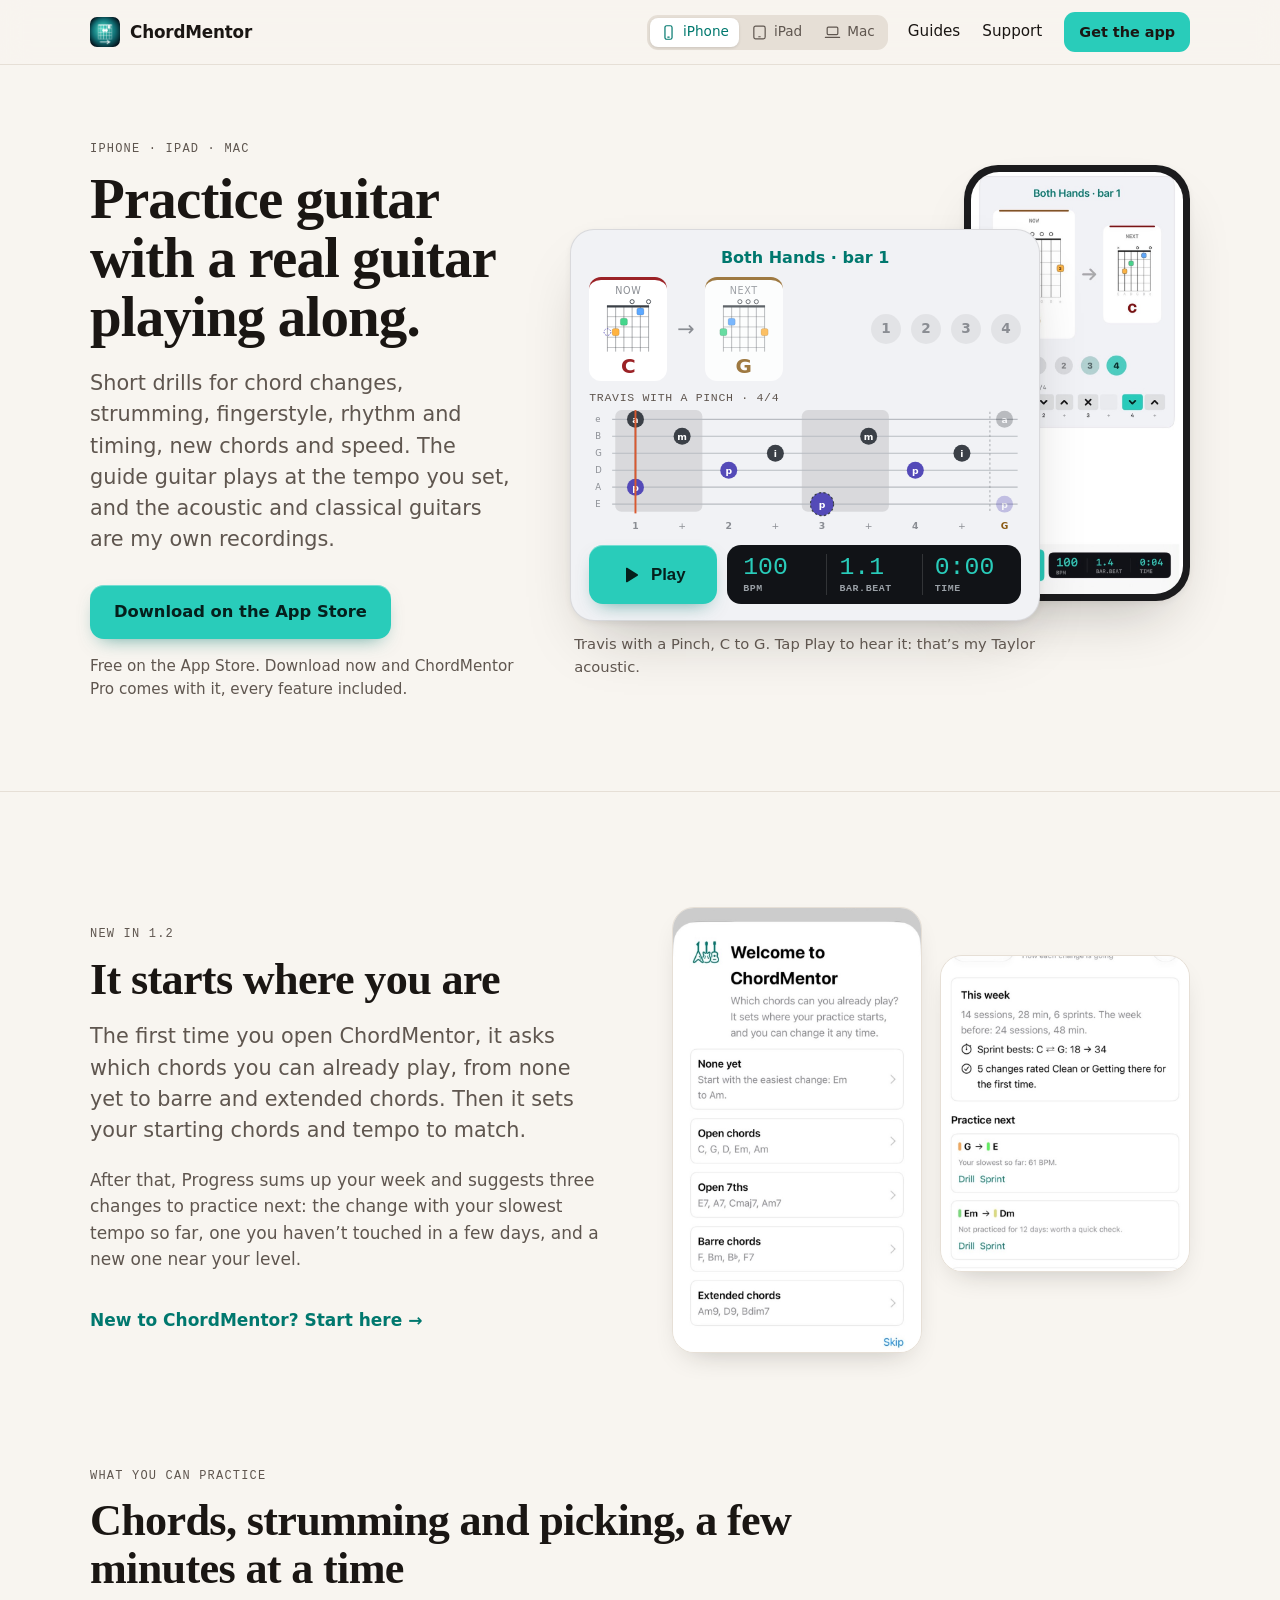
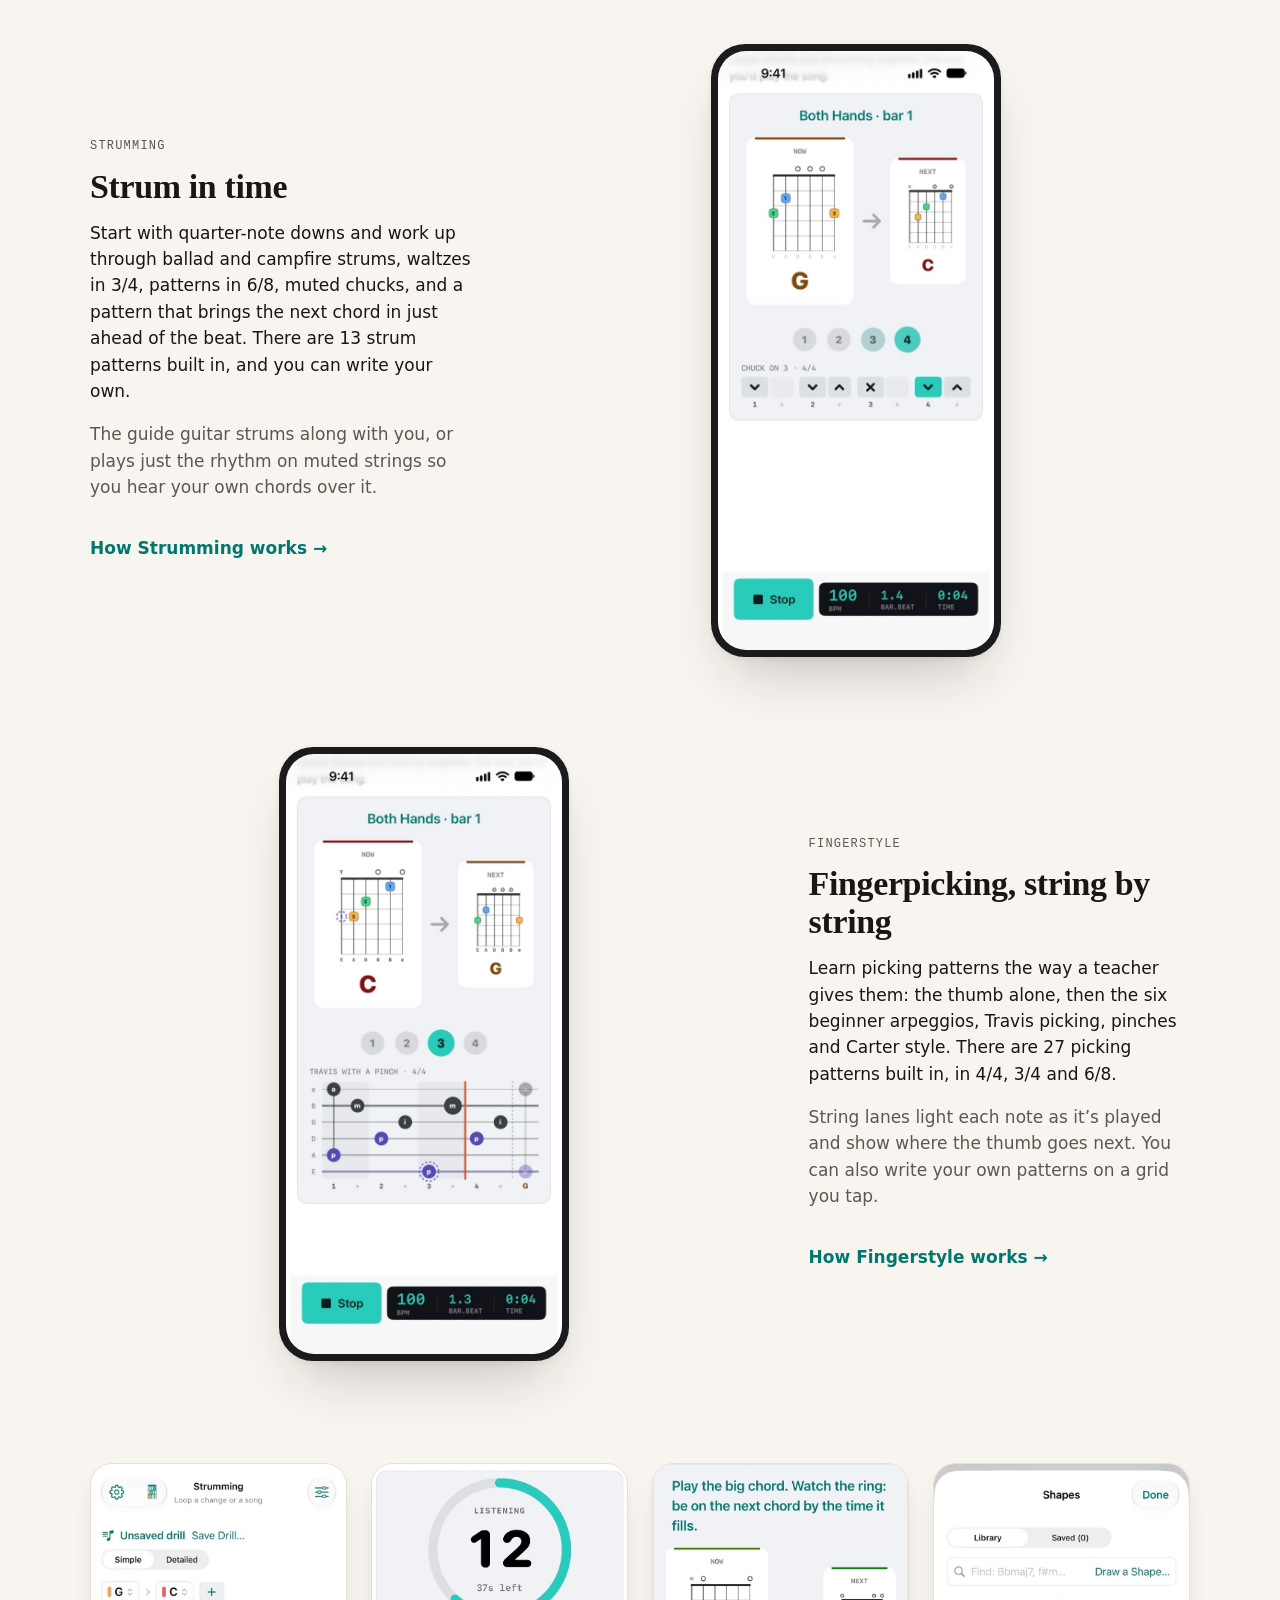
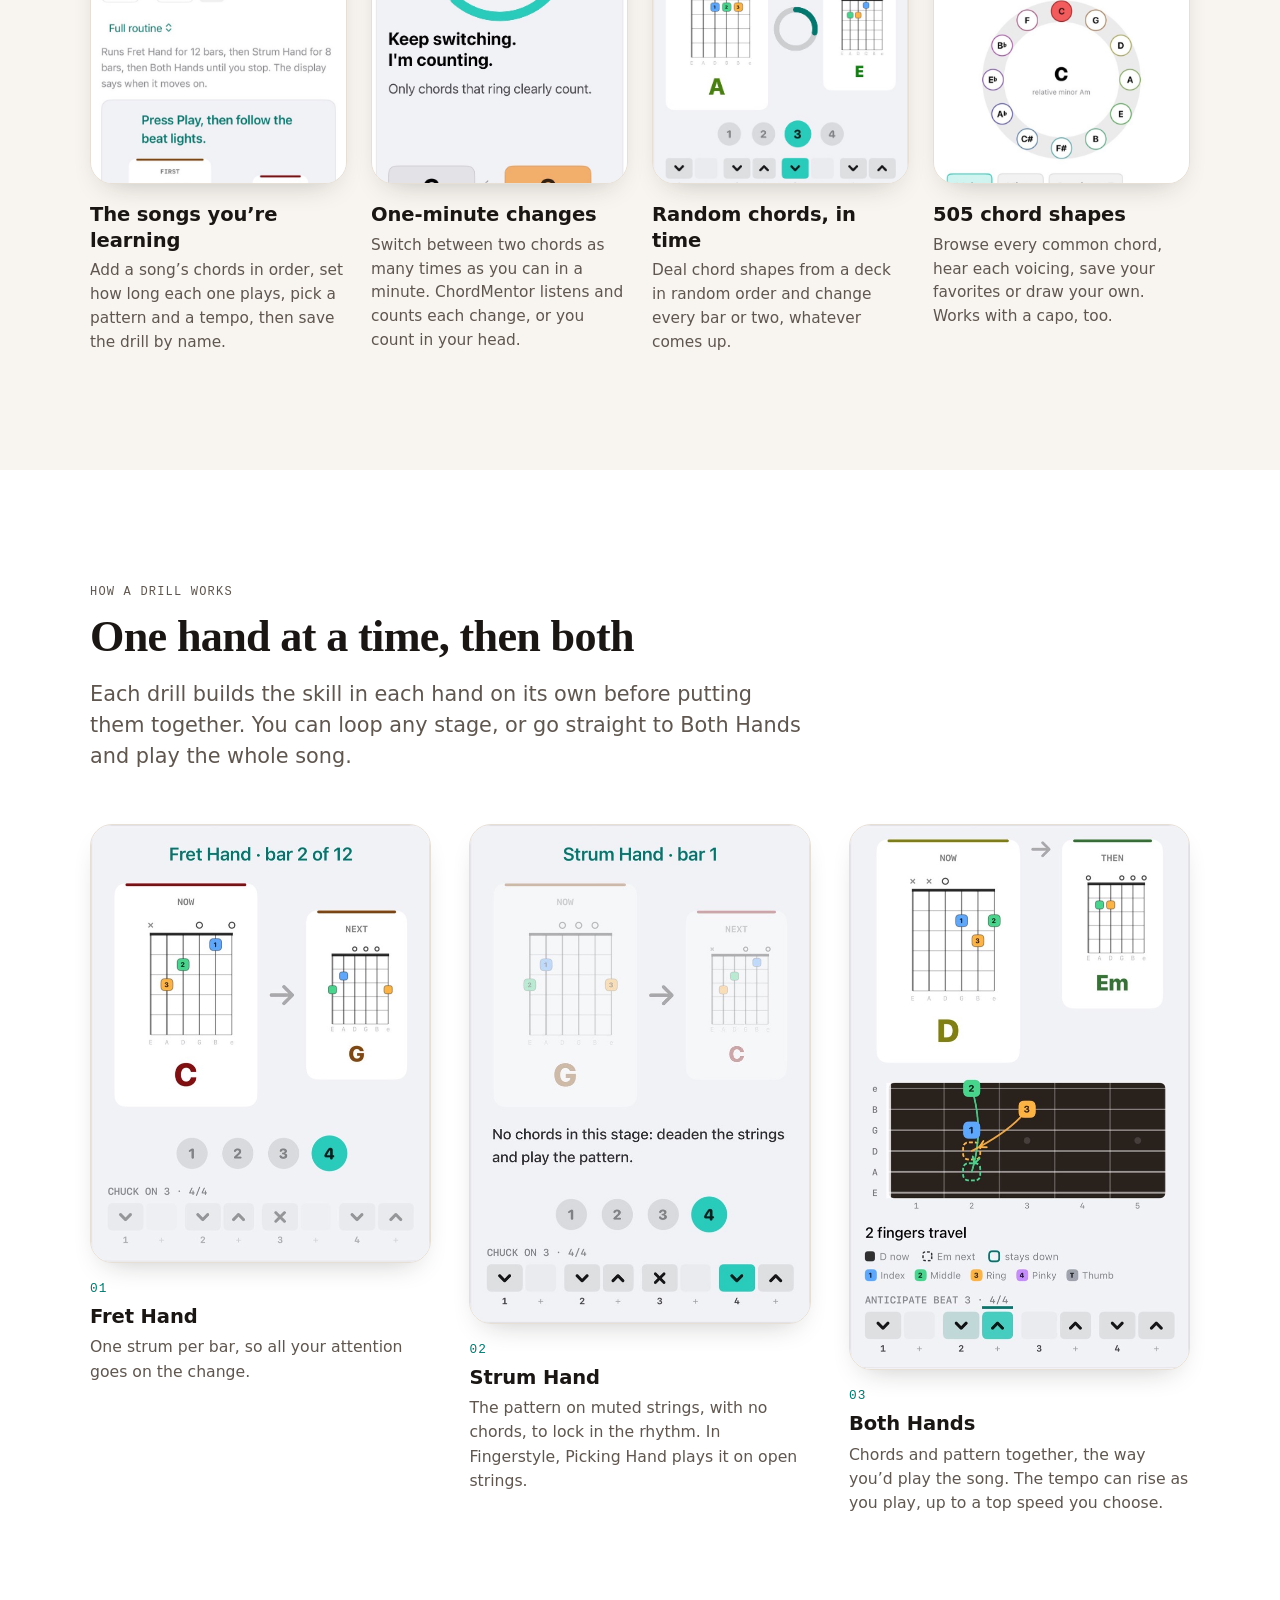
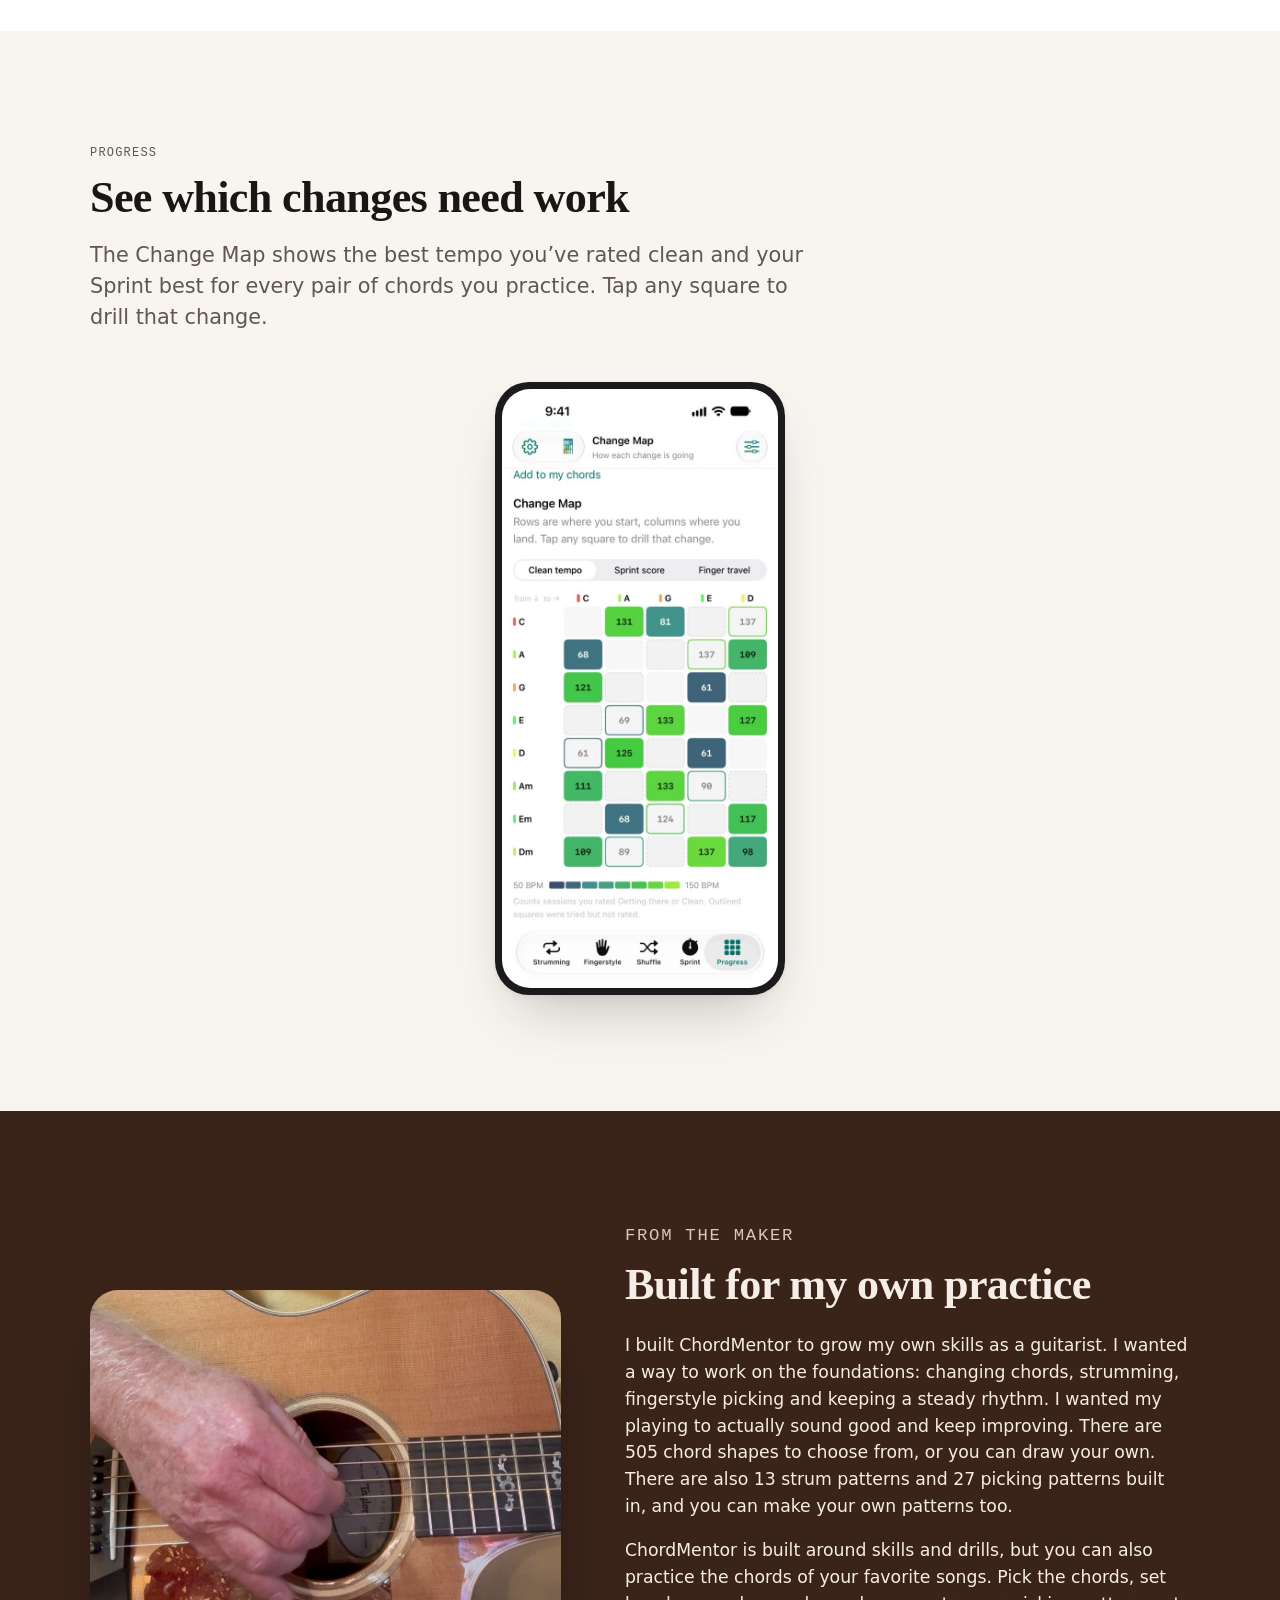
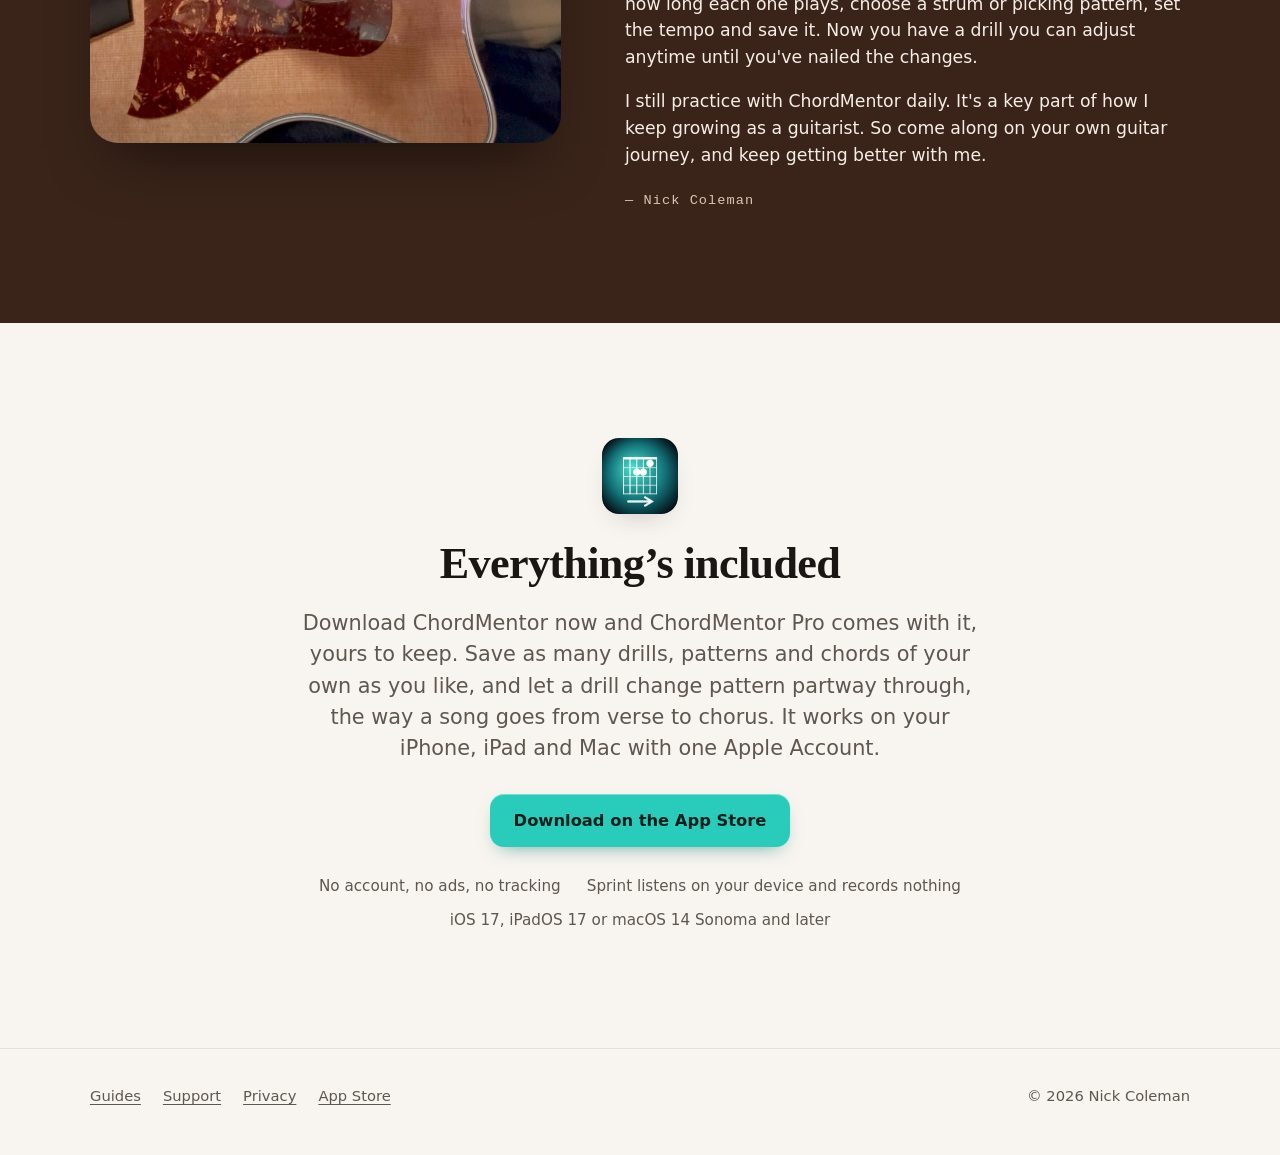
==== commit d873b640: "Device switch: show the app's screens as on iPhone, iPad or Mac A three-way switch in the header swa" ====
--- a/index.html
+++ b/index.html
@@ -26,6 +26,7 @@
 <meta name="twitter:description" content="Short guitar drills for chord changes, strumming, fingerstyle, rhythm and timing, new chords and speed, with a guide guitar playing along at your tempo. For iPhone, iPad and Mac.">
 <meta name="twitter:image" content="https://chordmentor.nickcoleman.io/images/og-card.jpg">
 <link rel="stylesheet" href="/style.css">
+<script src="/js/device.js"></script>
 <!-- head:end -->
 </head>
 <body>
@@ -34,6 +35,11 @@
 <header class="site-header">
   <div class="wrap">
     <a class="brand" href="/" aria-current="page"><img src="/images/icon.png" alt="" width="30" height="30"><span>ChordMentor</span></a>
+    <div class="device-switch" role="group" aria-label="Show screens for">
+      <button type="button" data-device-pick="iphone" aria-pressed="true" title="iPhone"><svg viewBox="0 0 24 24" aria-hidden="true"><rect x="7" y="2.5" width="10" height="19" rx="2.5"/><path d="M11 18.5h2"/></svg><span>iPhone</span></button>
+      <button type="button" data-device-pick="ipad" aria-pressed="false" title="iPad"><svg viewBox="0 0 24 24" aria-hidden="true"><rect x="4" y="3" width="16" height="18" rx="2.5"/><path d="M11 18h2"/></svg><span>iPad</span></button>
+      <button type="button" data-device-pick="mac" aria-pressed="false" title="Mac"><svg viewBox="0 0 24 24" aria-hidden="true"><rect x="4.5" y="4.5" width="15" height="10.5" rx="1.5"/><path d="M2 19h20"/></svg><span>Mac</span></button>
+    </div>
     <nav class="site-nav" aria-label="Main">
       <a href="/guides/">Guides</a>
       <a class="nav-support" href="/support.html">Support</a>
@@ -100,7 +106,11 @@
             <p class="muted">The guide guitar strums along with you, or plays just the rhythm on muted strings so you hear your own chords over it.</p>
             <a class="more" href="/guides/strumming/">How Strumming works →</a>
           </div>
-          <div class="mac-frame"><img src="/images/app/mac-strumming.jpg" width="1600" height="1131" loading="lazy" alt="Strumming on Mac: the chord diagrams, beat lights and strum pattern, with the routine, tempo and pattern options in a side panel"></div>
+          <div class="device-shot">
+            <div class="phone d-iphone"><img src="/images/app/iphone/strumming.jpg" width="600" height="1304" loading="lazy" alt="Strumming on iPhone: chord diagrams, beat lights and the strum pattern, with routine, tempo and pattern options"></div>
+            <div class="tablet d-ipad"><img src="/images/app/ipad/strumming.jpg" width="1600" height="1200" loading="lazy" alt="Strumming on iPad: chord diagrams, beat lights and the strum pattern, with routine, tempo and pattern options"></div>
+            <div class="mac-frame d-mac"><img src="/images/app/mac/strumming.jpg" width="1600" height="1131" loading="lazy" alt="Strumming on Mac: chord diagrams, beat lights and the strum pattern, with routine, tempo and pattern options"></div>
+          </div>
         </article>
         <article class="skill flip">
           <div class="skill-text">
@@ -110,7 +120,11 @@
             <p class="muted">String lanes light each note as it’s played and show where the thumb goes next. You can also write your own patterns on a grid you tap.</p>
             <a class="more" href="/guides/fingerstyle/">How Fingerstyle works →</a>
           </div>
-          <div class="mac-frame"><img src="/images/app/mac-fingerstyle.jpg" width="1600" height="1131" loading="lazy" alt="Fingerstyle on Mac: C and G chord diagrams over string lanes for Travis with a Pinch, with the picking styles in a side panel"></div>
+          <div class="device-shot">
+            <div class="phone d-iphone"><img src="/images/app/iphone/fingerstyle.jpg" width="600" height="1304" loading="lazy" alt="Fingerstyle on iPhone: C and G chord diagrams over string lanes for Travis with a Pinch, with the picking styles"></div>
+            <div class="tablet d-ipad"><img src="/images/app/ipad/fingerstyle.jpg" width="1600" height="1200" loading="lazy" alt="Fingerstyle on iPad: C and G chord diagrams over string lanes for Travis with a Pinch, with the picking styles"></div>
+            <div class="mac-frame d-mac"><img src="/images/app/mac/fingerstyle.jpg" width="1600" height="1131" loading="lazy" alt="Fingerstyle on Mac: C and G chord diagrams over string lanes for Travis with a Pinch, with the picking styles"></div>
+          </div>
         </article>
       </div>
 
@@ -148,19 +162,31 @@
       </div>
       <ol class="triptych">
         <li>
-          <div class="shot"><img src="/images/app/fret-hand.jpg" width="677" height="874" loading="lazy" alt="Fret Hand, bar 2 of 12: C now, G next"></div>
+          <div class="device-shot">
+            <div class="shot d-iphone"><img src="/images/app/iphone/fret-hand.jpg" width="677" height="874" loading="lazy" alt="Fret Hand: C now, G next"></div>
+            <div class="shot d-ipad"><img src="/images/app/ipad/fret-hand.jpg" width="900" height="591" loading="lazy" alt="Fret Hand: C now, G next"></div>
+            <div class="shot d-mac"><img src="/images/app/mac/fret-hand.jpg" width="829" height="820" loading="lazy" alt="Fret Hand: C now, G next"></div>
+          </div>
           <span class="step-num">01</span>
           <h3>Fret Hand</h3>
           <p>One strum per bar, so all your attention goes on the change.</p>
         </li>
         <li>
-          <div class="shot"><img src="/images/app/strum-hand.jpg" width="677" height="995" loading="lazy" alt="Strum Hand: the chord diagrams faded, with a note to deaden the strings and play the pattern"></div>
+          <div class="device-shot">
+            <div class="shot d-iphone"><img src="/images/app/iphone/strum-hand.jpg" width="677" height="995" loading="lazy" alt="Strum Hand: the chord diagrams faded, with a note to deaden the strings and play the pattern"></div>
+            <div class="shot d-ipad"><img src="/images/app/ipad/strum-hand.jpg" width="900" height="628" loading="lazy" alt="Strum Hand: the chord diagrams faded, with a note to deaden the strings and play the pattern"></div>
+            <div class="shot d-mac"><img src="/images/app/mac/strum-hand.jpg" width="829" height="871" loading="lazy" alt="Strum Hand: the chord diagrams faded, with a note to deaden the strings and play the pattern"></div>
+          </div>
           <span class="step-num">02</span>
           <h3>Strum Hand</h3>
           <p>The pattern on muted strings, with no chords, to lock in the rhythm. In Fingerstyle, Picking Hand plays it on open strings.</p>
         </li>
         <li>
-          <div class="shot"><img src="/images/app/both-hands.jpg" width="677" height="1088" loading="lazy" alt="Both Hands: D now, Em next, with a fretboard showing which two fingers travel"></div>
+          <div class="device-shot">
+            <div class="shot d-iphone"><img src="/images/app/iphone/both-hands.jpg" width="677" height="1088" loading="lazy" alt="Both Hands: D now, Em next, with a fretboard showing which two fingers travel"></div>
+            <div class="shot d-ipad"><img src="/images/app/ipad/both-hands.jpg" width="900" height="471" loading="lazy" alt="Both Hands: D now, Em next, with a fretboard showing which two fingers travel"></div>
+            <div class="shot d-mac"><img src="/images/app/mac/both-hands.jpg" width="829" height="992" loading="lazy" alt="Both Hands: D now, Em next, with a fretboard showing which two fingers travel"></div>
+          </div>
           <span class="step-num">03</span>
           <h3>Both Hands</h3>
           <p>Chords and pattern together, the way you’d play the song. The tempo can rise as you play, up to a top speed you choose.</p>
@@ -176,7 +202,11 @@
         <h2>See which changes need work</h2>
         <p class="lede">The Change Map shows the best tempo you’ve rated clean and your Sprint best for every pair of chords you practice. Tap any square to drill that change.</p>
       </div>
-      <div class="tablet"><img src="/images/app/ipad-progress.jpg" width="1600" height="1167" loading="lazy" alt="Progress on iPad: This week, three Practice next suggestions, and the Change Map, a grid of chord pairs with each square shaded by the best clean tempo, beside the list of chords you’re working on"></div>
+      <div class="device-shot">
+        <div class="phone d-iphone"><img src="/images/app/iphone/progress.jpg" width="600" height="1304" loading="lazy" alt="Progress on iPhone: This week, three Practice next suggestions and the Change Map, a grid of chord pairs with each square shaded by the best clean tempo"></div>
+        <div class="tablet d-ipad"><img src="/images/app/ipad/progress.jpg" width="1600" height="1200" loading="lazy" alt="Progress on iPad: This week, three Practice next suggestions and the Change Map, a grid of chord pairs with each square shaded by the best clean tempo"></div>
+        <div class="mac-frame d-mac"><img src="/images/app/mac/progress.jpg" width="1600" height="1131" loading="lazy" alt="Progress on Mac: This week, three Practice next suggestions and the Change Map, a grid of chord pairs with each square shaded by the best clean tempo"></div>
+      </div>
     </div>
   </section>
 
--- a/style.css
+++ b/style.css
@@ -406,3 +406,33 @@
 
 /* Ready for step clips and overview videos (see README, "Adding a clip"). */
 .mac-frame video, .shot video, .tablet video { width: 100%; display: block; }
+
+/* Device switch: the header's iPhone / iPad / Mac control and the screens it swaps */
+.device-switch {
+  display: inline-flex; padding: 3px; gap: 2px; border-radius: 11px;
+  background: var(--line);
+}
+.device-switch button {
+  display: inline-flex; align-items: center; gap: 6px;
+  font: 500 .85rem/1 var(--sans); color: var(--ink-2);
+  background: transparent; border: 0; border-radius: 8px; padding: 6px 10px; cursor: pointer;
+}
+.device-switch svg { width: 17px; height: 17px; fill: none; stroke: currentColor; stroke-width: 1.7; stroke-linecap: round; }
+.device-switch button:hover { color: var(--ink); }
+.device-switch button[aria-pressed="true"] { background: var(--surface); color: var(--teal-ink); box-shadow: 0 1px 3px rgba(0, 0, 0, .12); }
+@media (max-width: 760px) {
+  .device-switch span { position: absolute; width: 1px; height: 1px; overflow: hidden; clip: rect(0 0 0 0); }
+  .device-switch button { padding: 6px 8px; }
+}
+@media (max-width: 560px) { .brand span { display: none; } }
+
+.device-shot > * { display: none; }
+html:not([data-device]) .device-shot > .d-iphone,
+html[data-device="iphone"] .device-shot > .d-iphone,
+html[data-device="ipad"] .device-shot > .d-ipad,
+html[data-device="mac"] .device-shot > .d-mac { display: block; }
+.device-shot > .phone { max-width: 290px; margin-inline: auto; }
+.device-shot > .tablet img, .device-shot > .mac-frame img { width: 100%; }
+.spread .device-shot { margin-top: clamp(32px, 4vw, 48px); }
+.spread .device-shot > .tablet { margin-top: 0; }
+.spread .device-shot > .mac-frame { max-width: 1100px; }
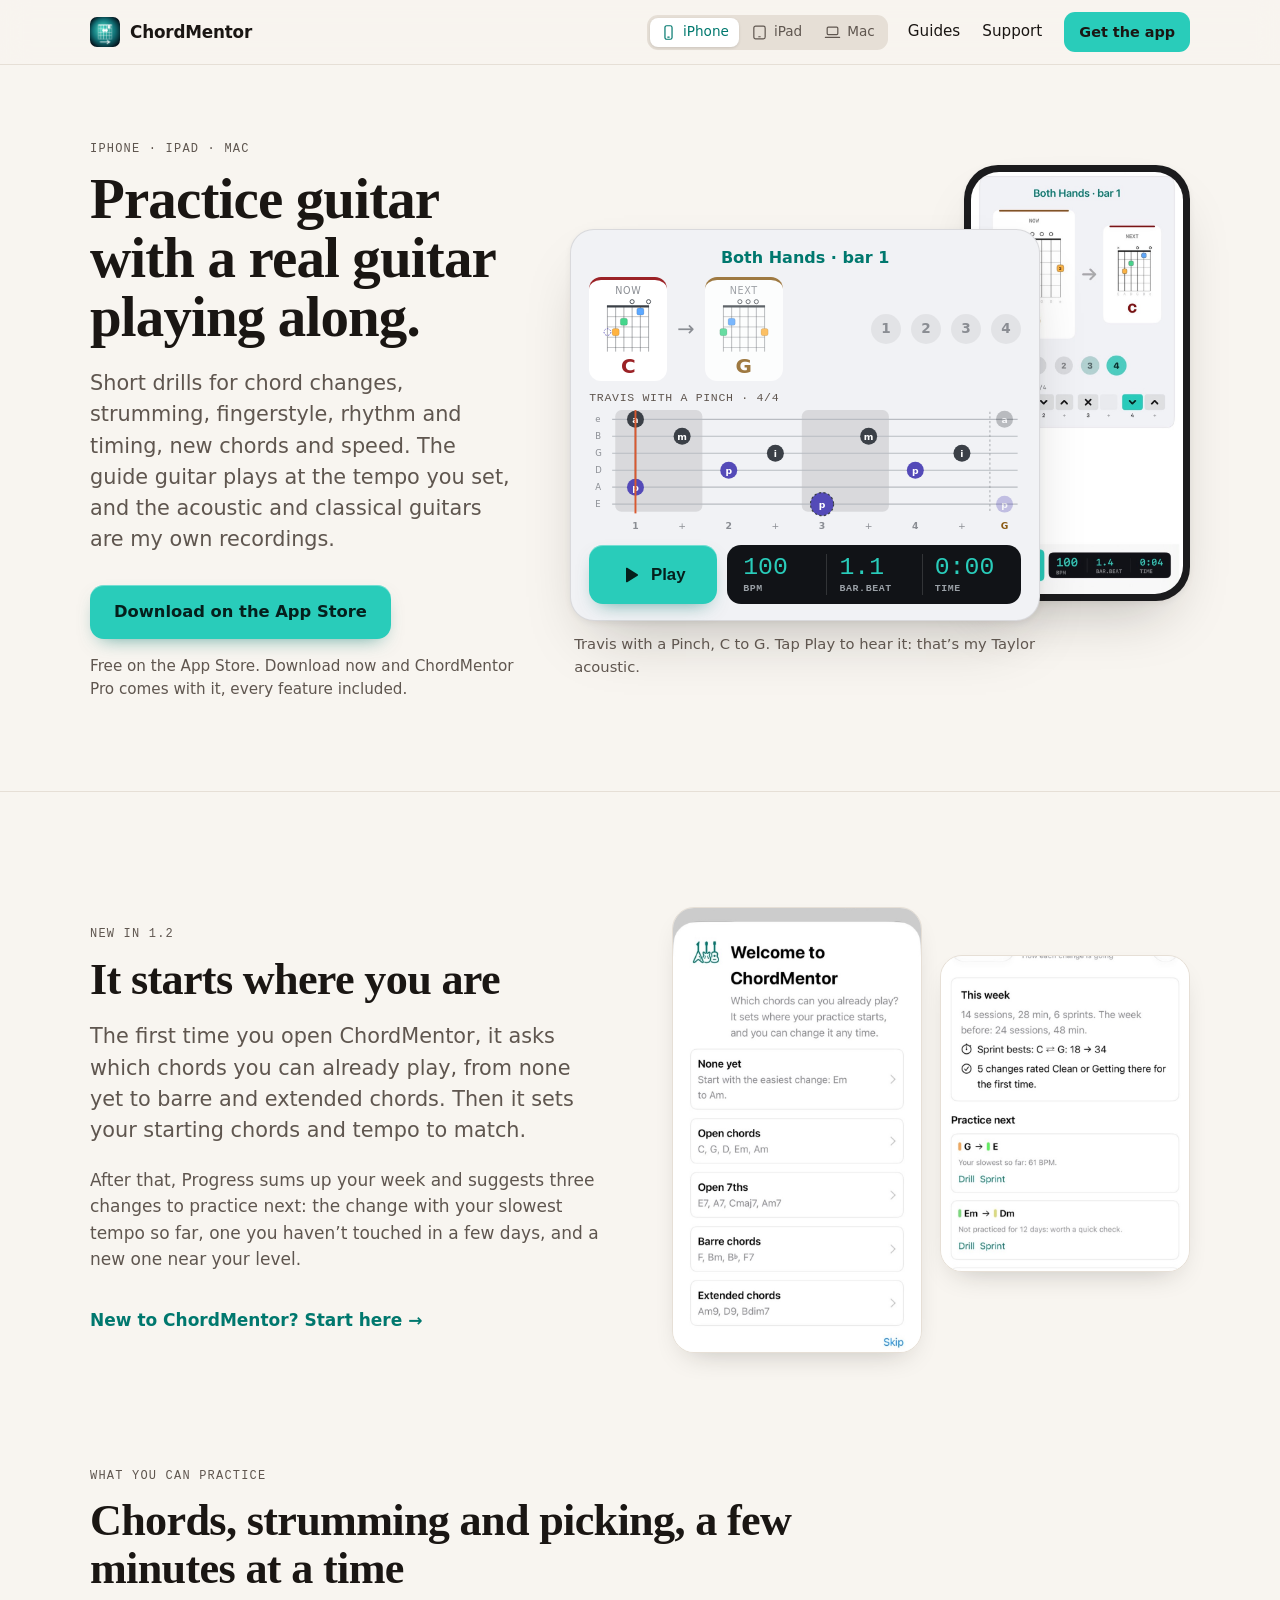
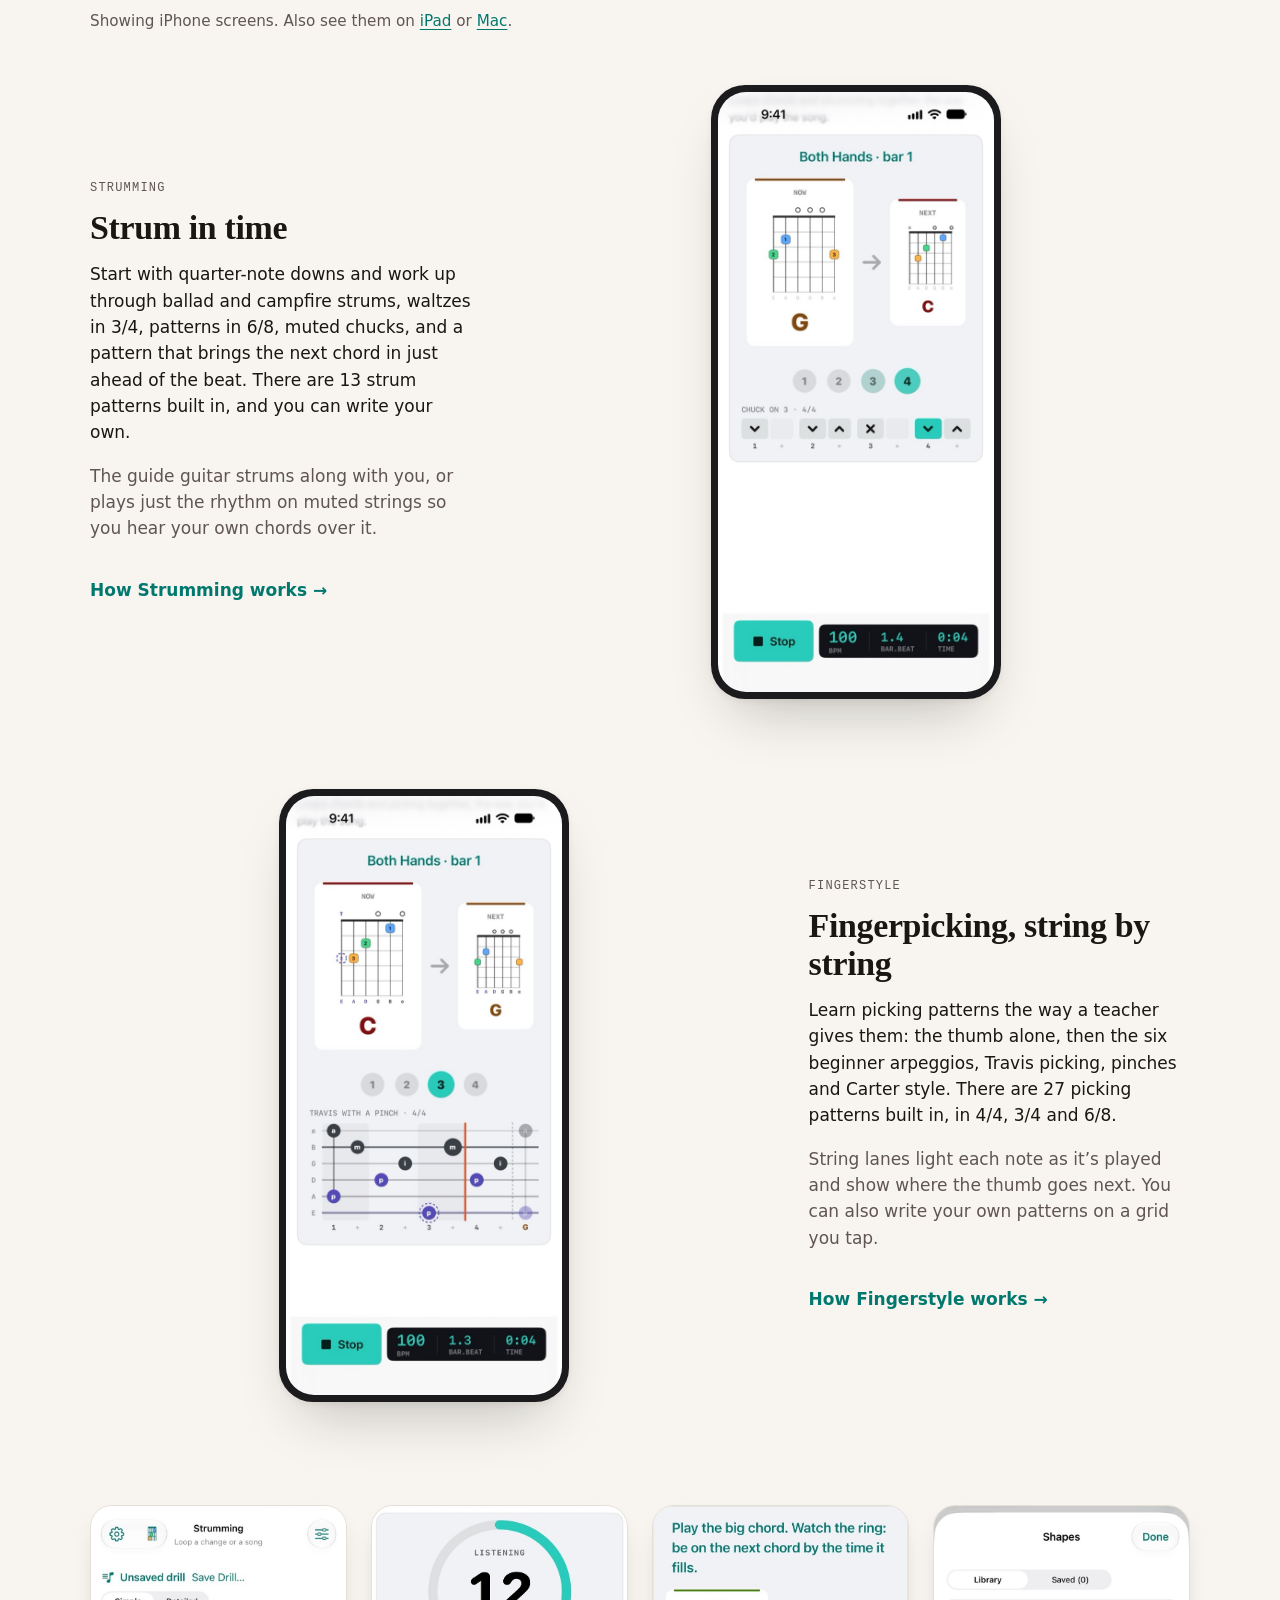
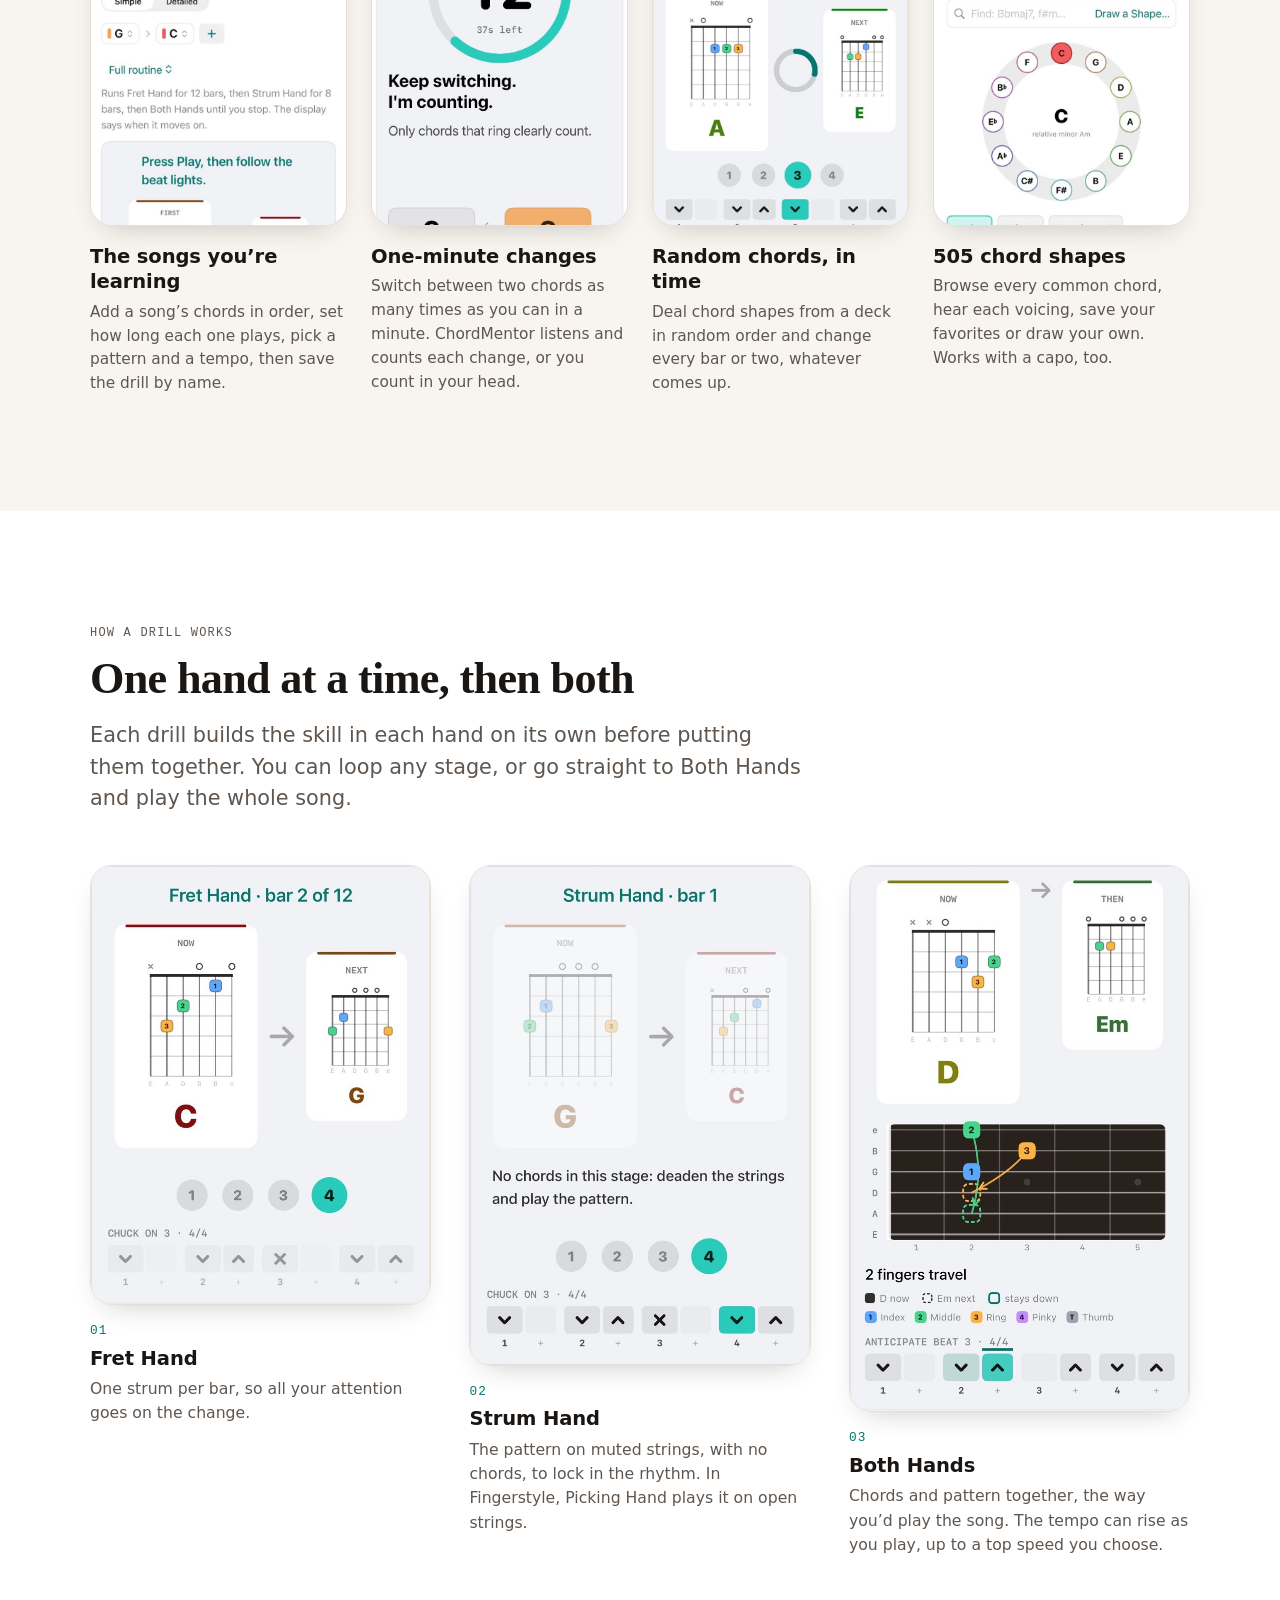
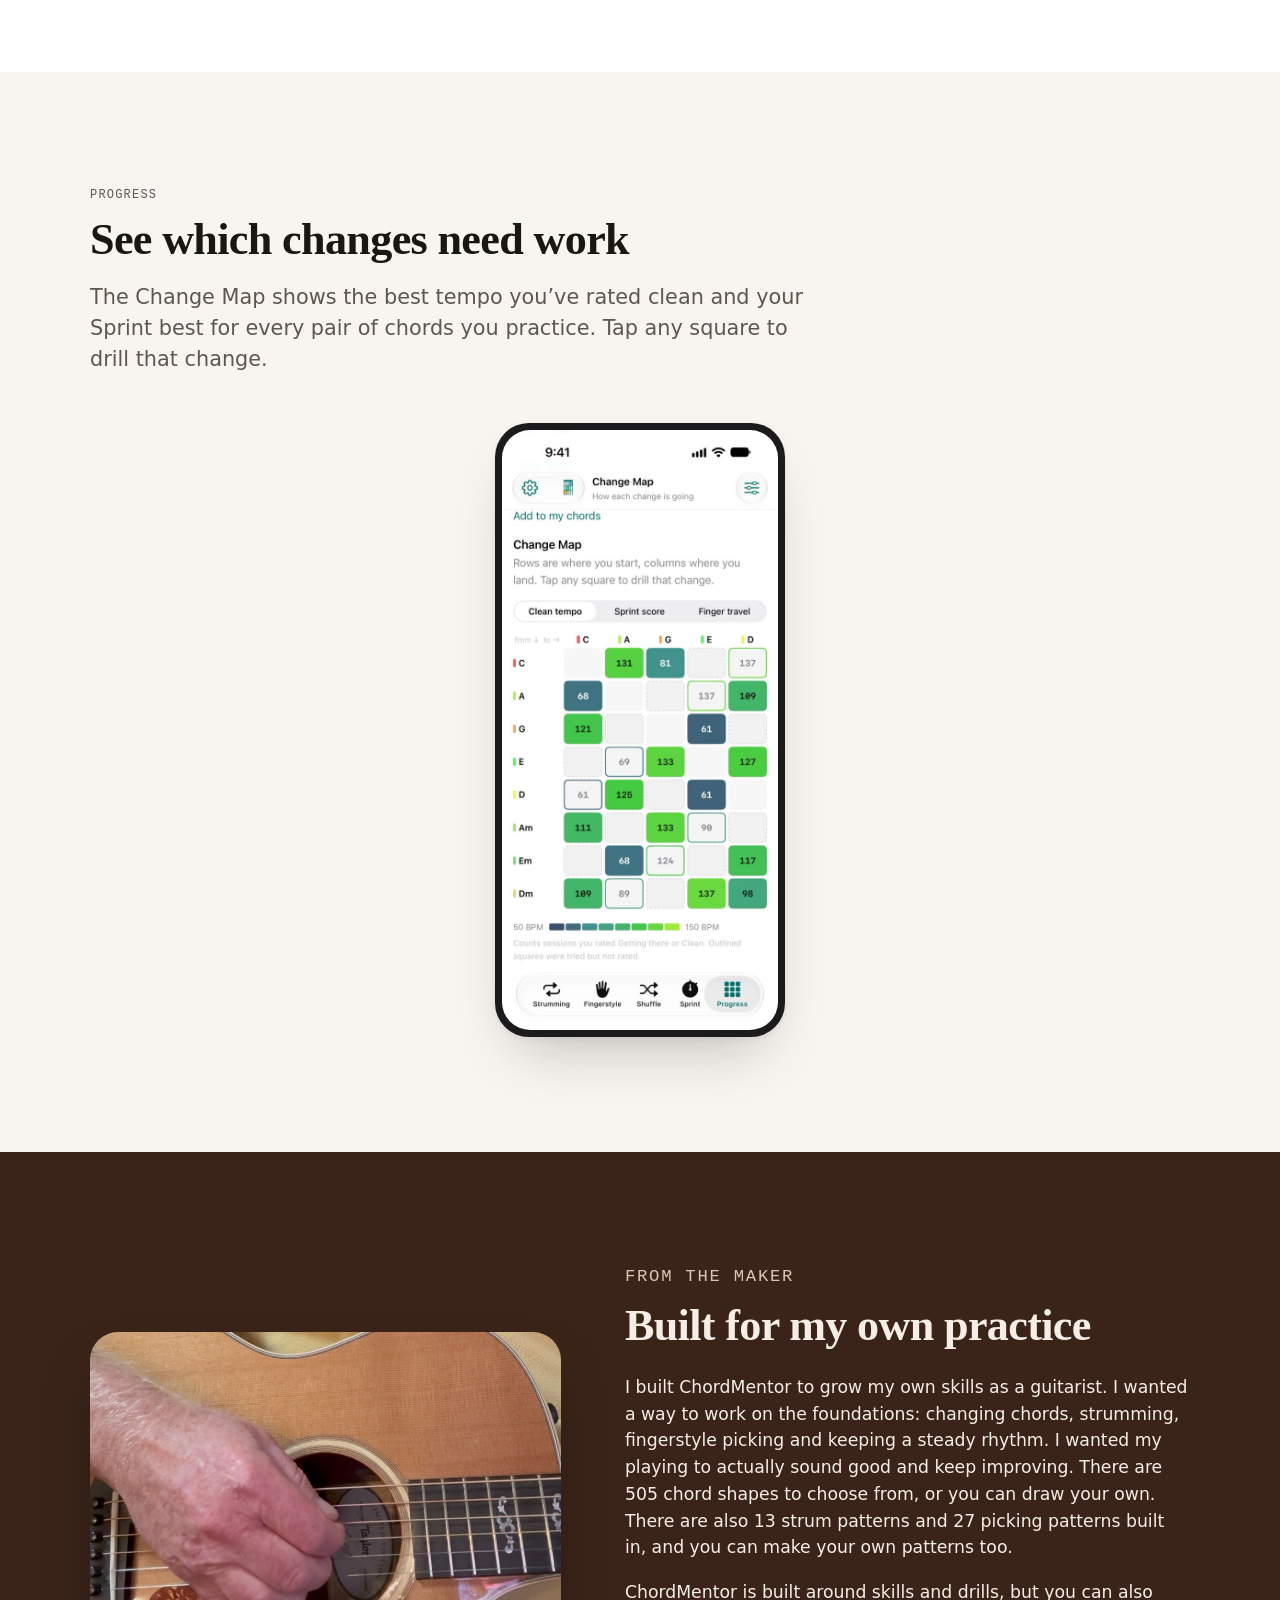
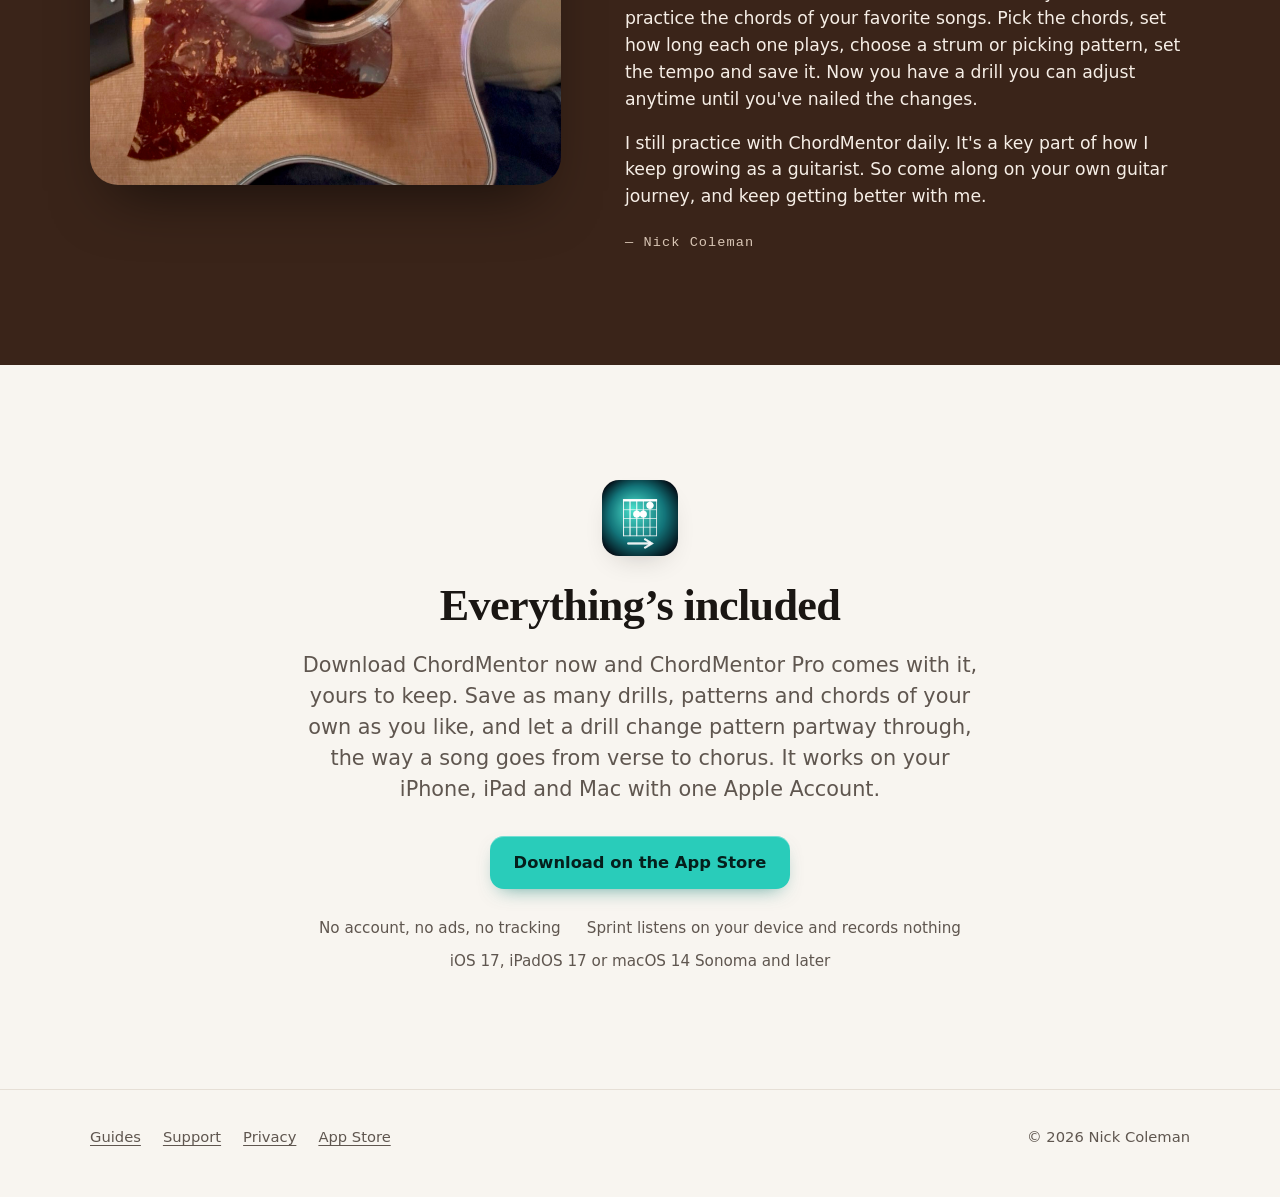
==== commit f3d8425b: "Device switch covers the rest of the home page and the guide cards Welcome, Practice next and the fo" ====
--- a/index.html
+++ b/index.html
@@ -85,8 +85,8 @@
         <a class="more" href="/guides/getting-started/">New to ChordMentor? Start here →</a>
       </div>
       <div class="pair">
-        <div class="shot"><img src="/images/app/welcome.jpg" width="720" height="1289" loading="lazy" alt="The welcome screen asks which chords you can already play: None yet, Open chords, Open 7ths, Barre chords or Extended chords"></div>
-        <div class="shot"><img src="/images/app/practice-next.jpg" width="720" height="913" loading="lazy" alt="Progress on iPhone: This week, then Practice next with three suggested chord changes, each with Drill and Sprint buttons"></div>
+        <div class="device-shot"><div class="shot d-iphone"><img src="/images/app/welcome.jpg" width="720" height="1289" loading="lazy" alt="The welcome screen asks which chords you can already play: None yet, Open chords, Open 7ths, Barre chords or Extended chords"></div><div class="tablet d-ipad"><img src="/images/app/ipad/welcome.jpg" width="1200" height="900" loading="lazy" alt="The welcome screen asks which chords you can already play: None yet, Open chords, Open 7ths, Barre chords or Extended chords"></div><div class="mac-frame d-mac"><img src="/images/app/mac/welcome.jpg" width="1200" height="848" loading="lazy" alt="The welcome screen asks which chords you can already play: None yet, Open chords, Open 7ths, Barre chords or Extended chords"></div></div>
+        <div class="device-shot"><div class="shot d-iphone"><img src="/images/app/practice-next.jpg" width="720" height="913" loading="lazy" alt="Progress on iPhone: This week, then Practice next with three suggested chord changes, each with Drill and Sprint buttons"></div><div class="tablet d-ipad"><img src="/images/app/ipad/practice-next.jpg" width="928" height="432" loading="lazy" alt="Progress: This week, then Practice next with three suggested chord changes, each with Drill and Sprint buttons"></div><div class="mac-frame d-mac"><img src="/images/app/mac/practice-next.jpg" width="888" height="633" loading="lazy" alt="Progress: This week, then Practice next with three suggested chord changes, each with Drill and Sprint buttons"></div></div>
       </div>
     </div>
   </section>
@@ -96,6 +96,7 @@
       <div class="section-head">
         <p class="eyebrow">What you can practice</p>
         <h2>Chords, strumming and picking, a few minutes at a time</h2>
+        <p class="device-note" data-device-note>Showing iPhone screens.</p>
       </div>
       <div class="skills-major">
         <article class="skill">
@@ -130,22 +131,22 @@
 
       <div class="skills-minor">
         <article class="mini">
-          <div class="shot"><img src="/images/app/drill-setup.jpg" width="720" height="1325" loading="lazy" alt="A drill being set up: G to C, the full routine, and a Play button"></div>
+          <div class="device-shot"><div class="shot d-iphone"><img src="/images/app/drill-setup.jpg" width="720" height="1325" loading="lazy" alt="A drill being set up: G to C, the full routine, and a Play button"></div><div class="tablet d-ipad"><img src="/images/app/ipad/drill-setup.jpg" width="1200" height="900" loading="lazy" alt="A drill being set up: G to C, the full routine, and a Play button"></div><div class="mac-frame d-mac"><img src="/images/app/mac/drill-setup.jpg" width="1200" height="848" loading="lazy" alt="A drill being set up: G to C, the full routine, and a Play button"></div></div>
           <h3>The songs you’re learning</h3>
           <p>Add a song’s chords in order, set how long each one plays, pick a pattern and a tempo, then save the drill by name.</p>
         </article>
         <article class="mini">
-          <div class="shot"><img src="/images/app/sprint.jpg" width="699" height="1099" loading="lazy" alt="Sprint listening: 12 changes with 37 seconds left, switching between C and G"></div>
+          <div class="device-shot"><div class="shot d-iphone"><img src="/images/app/sprint.jpg" width="699" height="1099" loading="lazy" alt="Sprint listening: 12 changes with 37 seconds left, switching between C and G"></div><div class="tablet d-ipad"><img src="/images/app/ipad/sprint.jpg" width="1200" height="900" loading="lazy" alt="Sprint listening: 12 changes with 37 seconds left, switching between C and G"></div><div class="mac-frame d-mac"><img src="/images/app/mac/sprint.jpg" width="1200" height="848" loading="lazy" alt="Sprint listening: 12 changes with 37 seconds left, switching between C and G"></div></div>
           <h3>One-minute changes</h3>
           <p>Switch between two chords as many times as you can in a minute. ChordMentor listens and counts each change, or you count in your head.</p>
         </article>
         <article class="mini">
-          <div class="shot"><img src="/images/app/shuffle.jpg" width="681" height="901" loading="lazy" alt="Shuffle: A now and E next, with a ring that fills before the change"></div>
+          <div class="device-shot"><div class="shot d-iphone"><img src="/images/app/shuffle.jpg" width="681" height="901" loading="lazy" alt="Shuffle: A now and E next, with a ring that fills before the change"></div><div class="tablet d-ipad"><img src="/images/app/ipad/shuffle.jpg" width="1200" height="900" loading="lazy" alt="Shuffle: A now and E next, with a ring that fills before the change"></div><div class="mac-frame d-mac"><img src="/images/app/mac/shuffle.jpg" width="1200" height="848" loading="lazy" alt="Shuffle: A now and E next, with a ring that fills before the change"></div></div>
           <h3>Random chords, in time</h3>
           <p>Deal chord shapes from a deck in random order and change every bar or two, whatever comes up.</p>
         </article>
         <article class="mini">
-          <div class="shot"><img src="/images/app/shapes.jpg" width="720" height="1002" loading="lazy" alt="Shapes: a circle of fifths with C selected and chord types from Major to Diminished"></div>
+          <div class="device-shot"><div class="shot d-iphone"><img src="/images/app/shapes.jpg" width="720" height="1002" loading="lazy" alt="Shapes: a circle of fifths with C selected and chord types from Major to Diminished"></div><div class="tablet d-ipad"><img src="/images/app/ipad/shapes.jpg" width="1200" height="900" loading="lazy" alt="Shapes: a circle of fifths with C selected and chord types from Major to Diminished"></div><div class="mac-frame d-mac"><img src="/images/app/mac/shapes.jpg" width="1200" height="848" loading="lazy" alt="Shapes: a circle of fifths with C selected and chord types from Major to Diminished"></div></div>
           <h3>505 chord shapes</h3>
           <p>Browse every common chord, hear each voicing, save your favorites or draw your own. Works with a capo, too.</p>
         </article>
--- a/style.css
+++ b/style.css
@@ -436,3 +436,20 @@
 .spread .device-shot { margin-top: clamp(32px, 4vw, 48px); }
 .spread .device-shot > .tablet { margin-top: 0; }
 .spread .device-shot > .mac-frame { max-width: 1100px; }
+/* iPad and Mac screens are landscape: stack the welcome pair, keep minis and thumbs uncropped */
+html[data-device="ipad"] .pair, html[data-device="mac"] .pair { grid-template-columns: 1fr; gap: 24px; }
+.pair .device-shot:nth-child(2) > .shot { margin-top: 48px; }
+.pair .device-shot > .shot { margin-top: 0; }
+.mini .device-shot > .tablet, .mini .device-shot > .mac-frame { aspect-ratio: auto; }
+.guide-card .thumb.device-shot > img { display: none; }
+html:not([data-device]) .guide-card .thumb > .d-iphone,
+html[data-device="iphone"] .guide-card .thumb > .d-iphone,
+html[data-device="ipad"] .guide-card .thumb > .d-ipad,
+html[data-device="mac"] .guide-card .thumb > .d-mac { display: block; }
+
+/* "Showing iPhone. Also see it on iPad · Mac" */
+.device-note { font-size: .95rem; color: var(--ink-2); margin-top: 14px; }
+.device-note button {
+  font: inherit; color: var(--teal-ink); background: none; border: 0; padding: 0; cursor: pointer;
+  text-decoration: underline; text-underline-offset: .18em; text-decoration-thickness: 1px;
+}
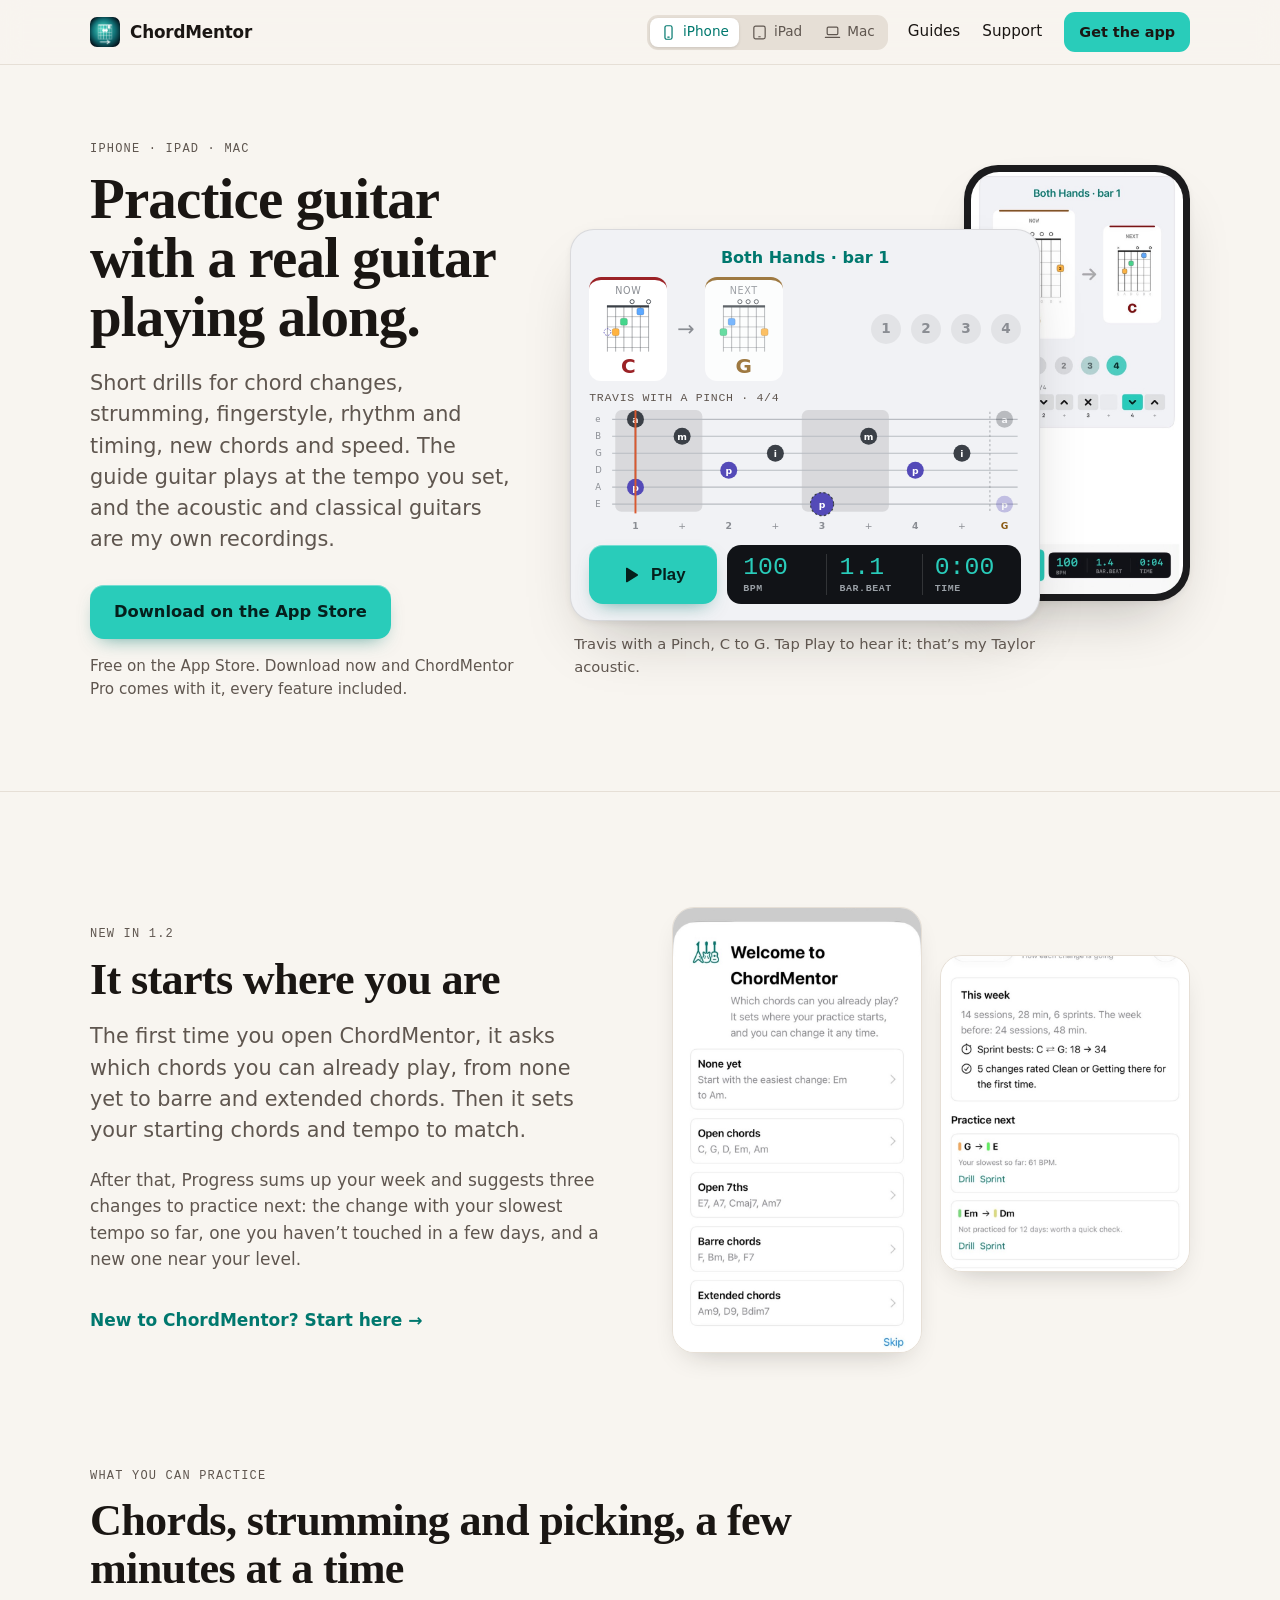
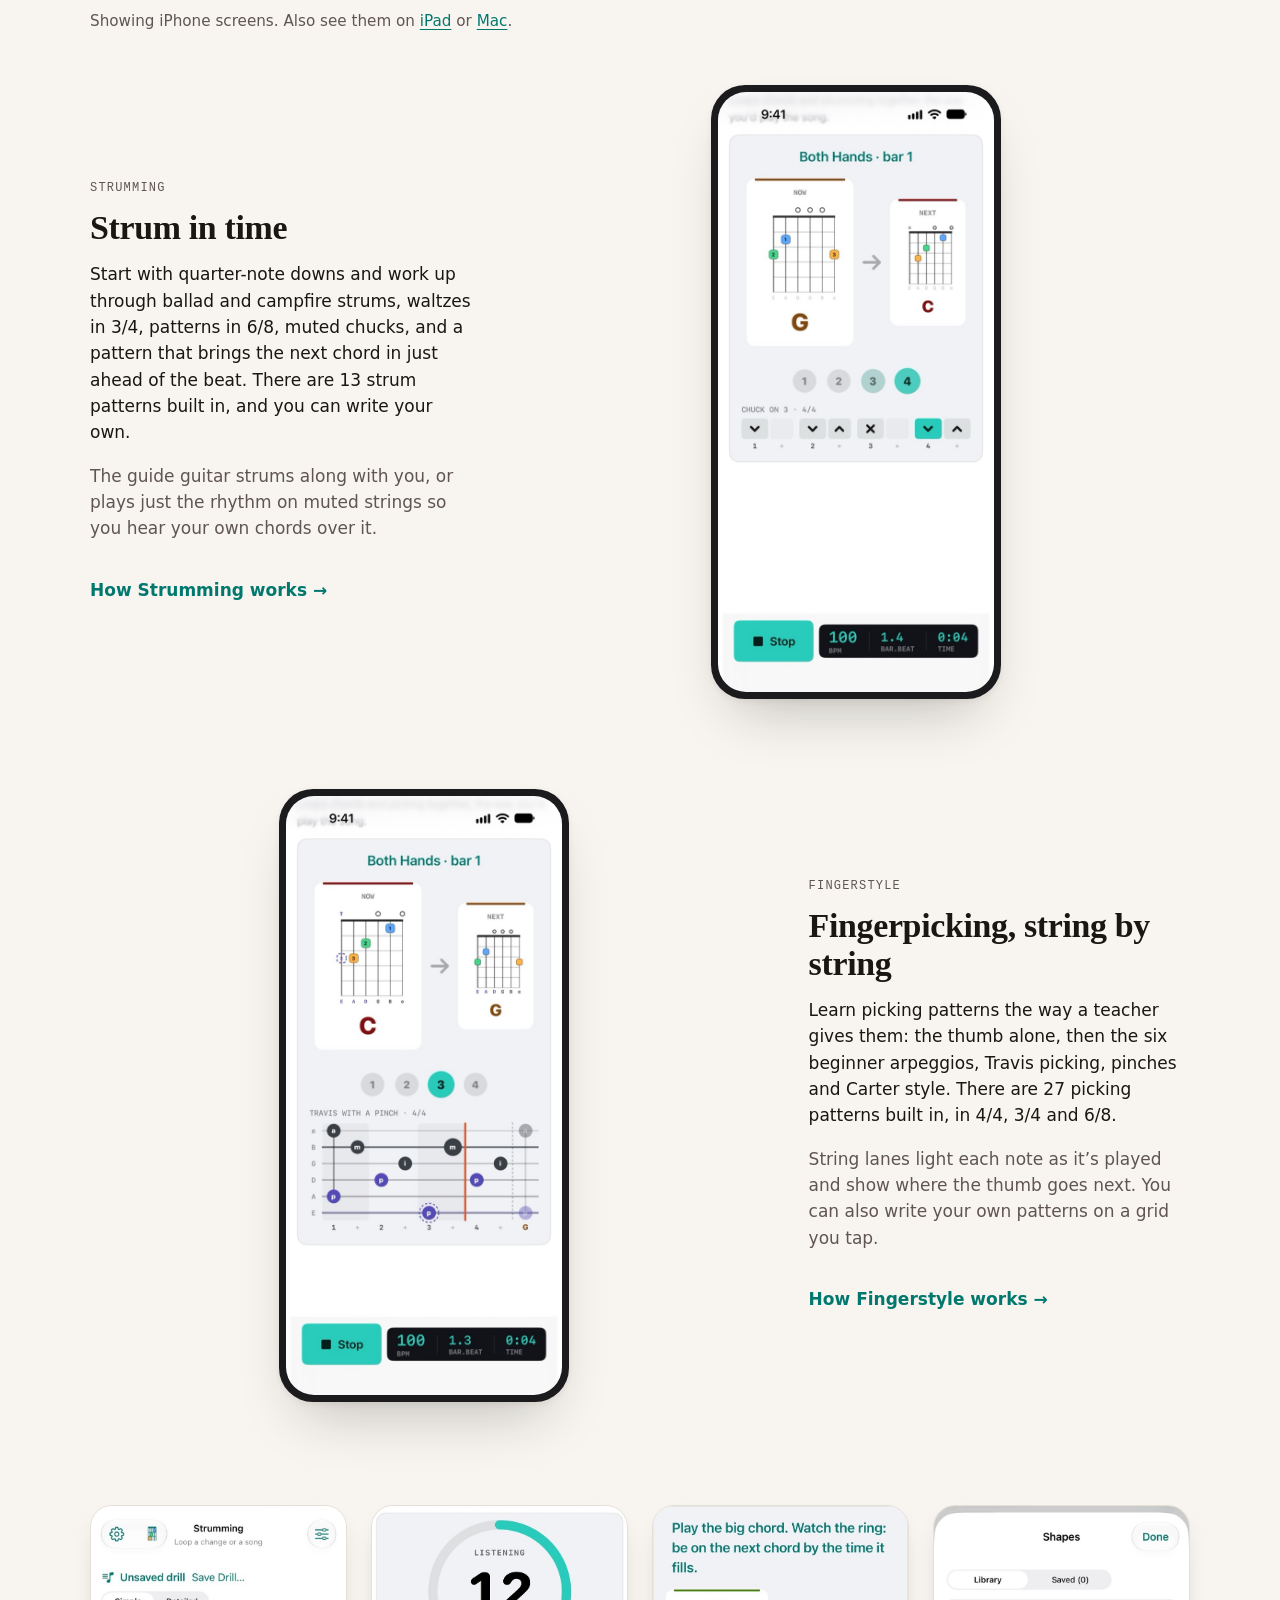
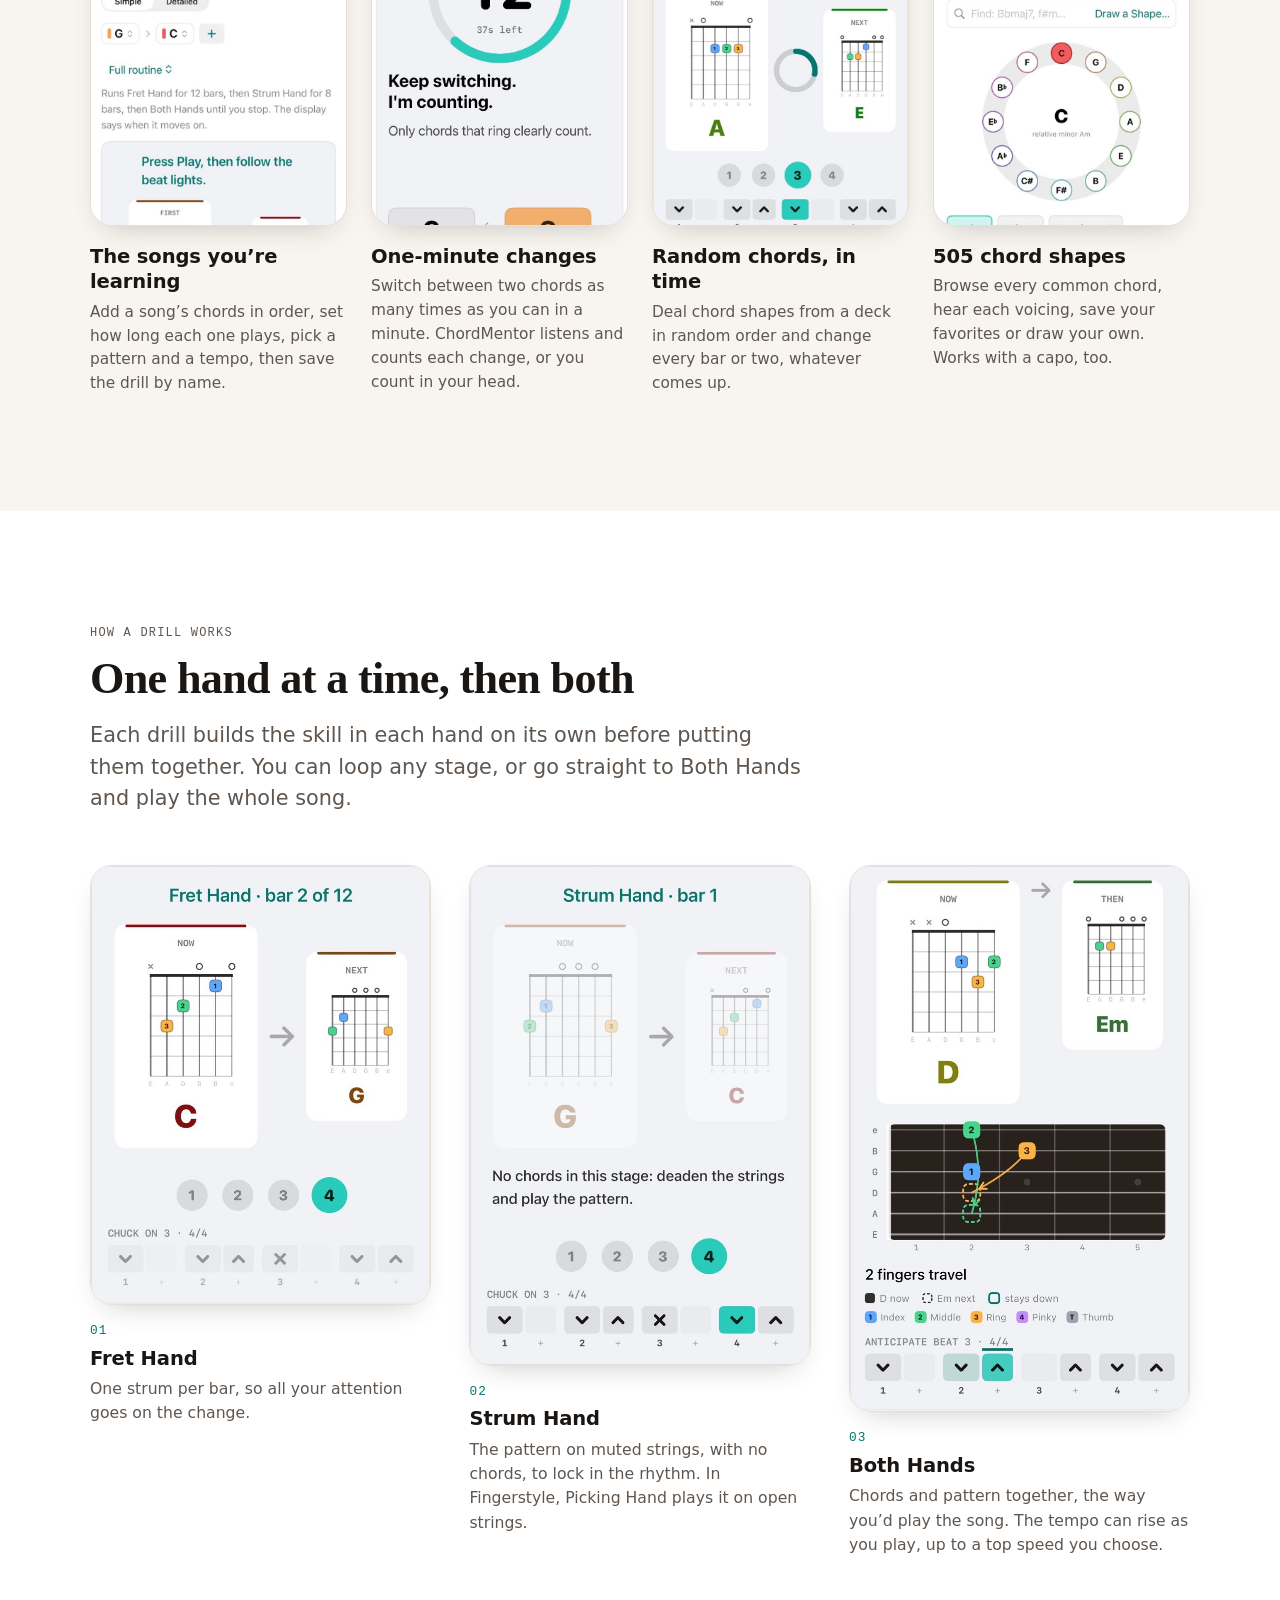
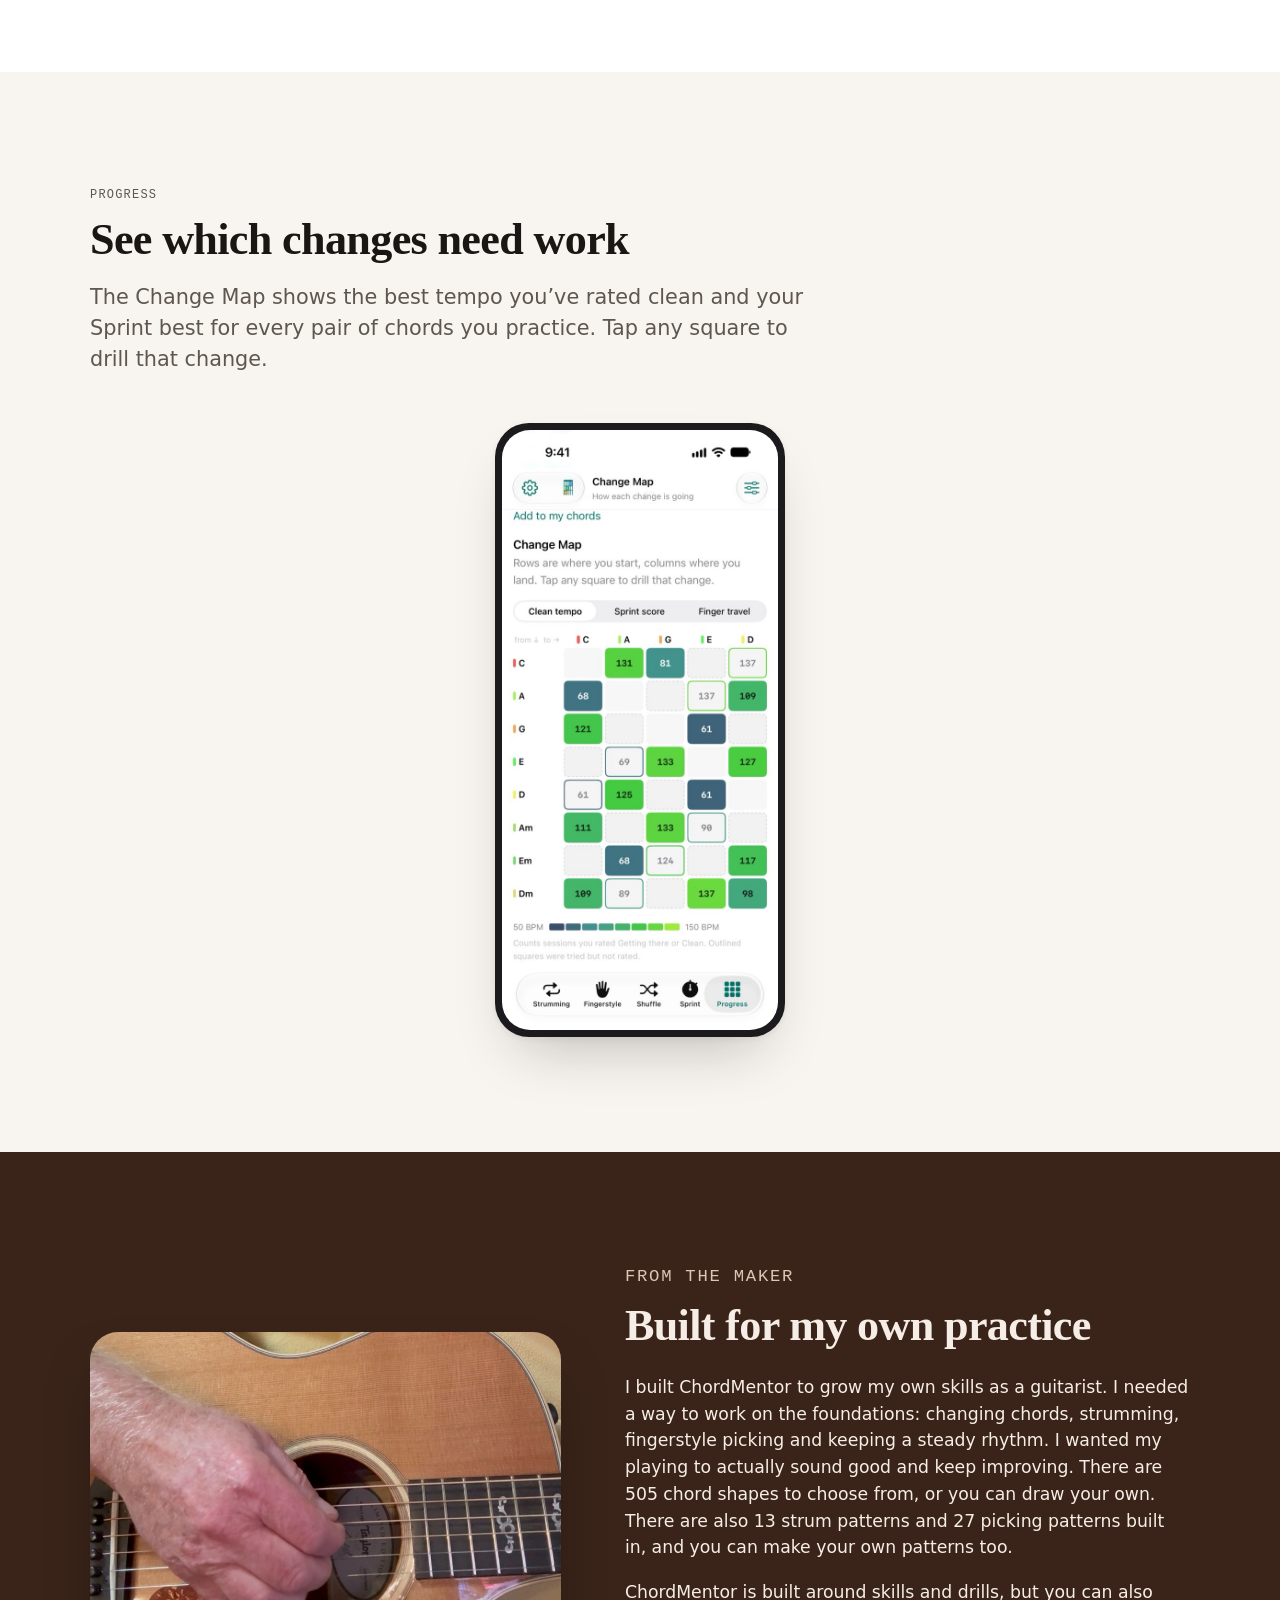
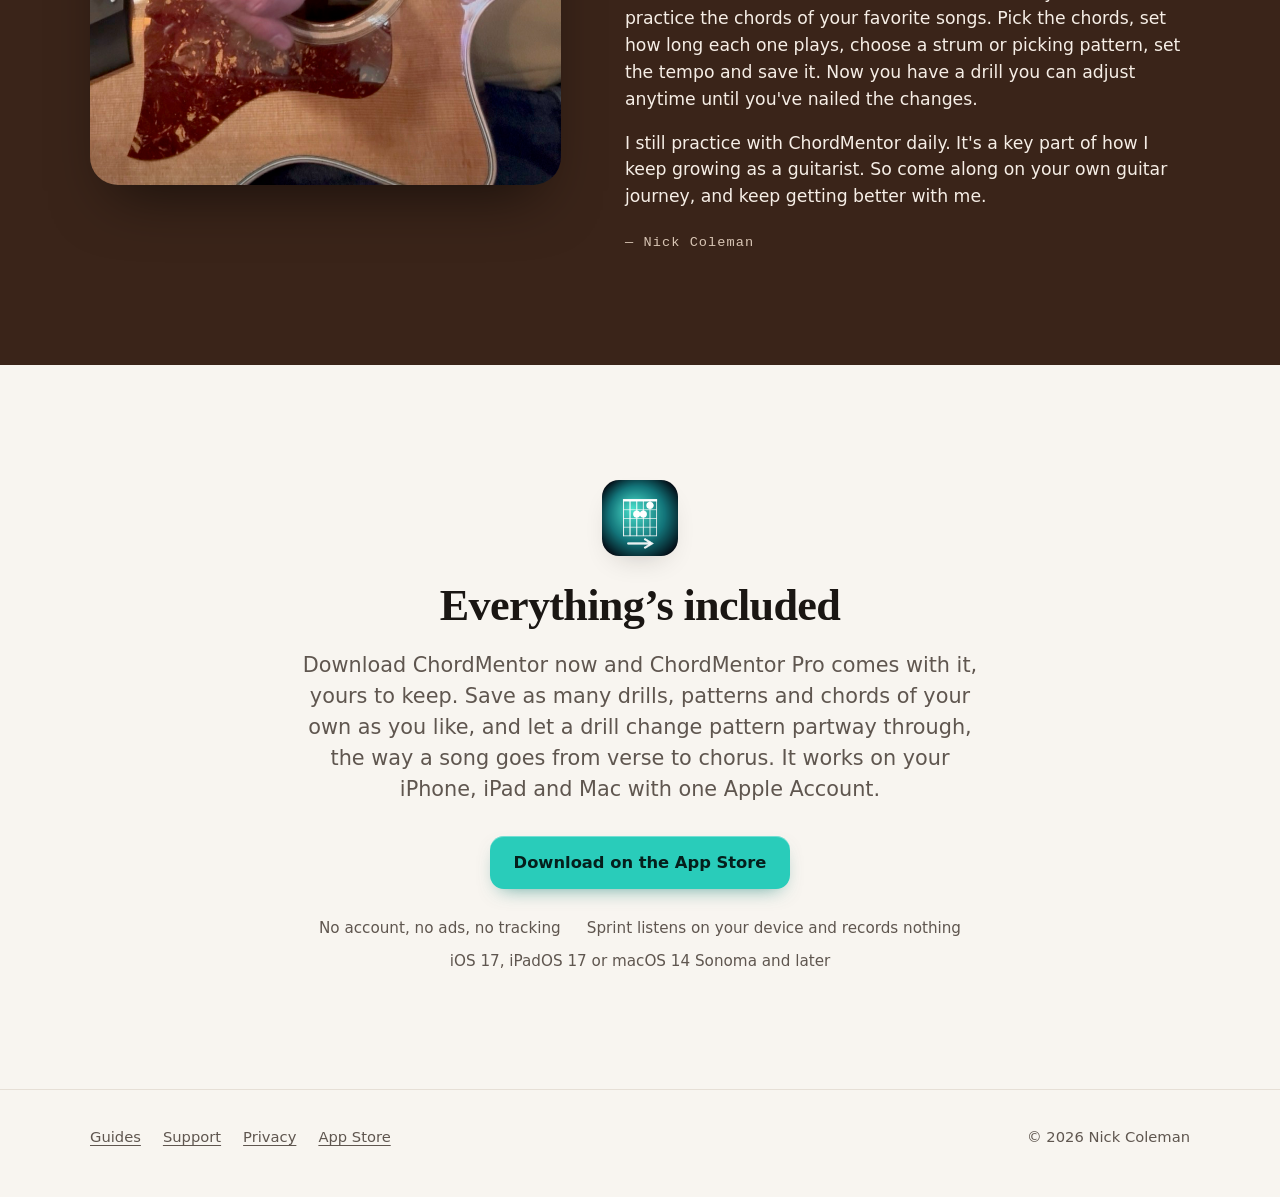
==== commit 8da46e7b: "Maker section: "needed a way" (Nick's wording) Co-Authored-By: Claude Opus 5.5 <noreply@anthropic.co" ====
--- a/index.html
+++ b/index.html
@@ -219,7 +219,7 @@
       <div>
         <p class="eyebrow">From the maker</p>
         <h2>Built for my own practice</h2>
-        <p>I built ChordMentor to grow my own skills as a guitarist. I wanted a way to work on the foundations: changing chords, strumming, fingerstyle picking and keeping a steady rhythm. I wanted my playing to actually sound good and keep improving. There are 505 chord shapes to choose from, or you can draw your own. There are also 13 strum patterns and 27 picking patterns built in, and you can make your own patterns too.</p>
+        <p>I built ChordMentor to grow my own skills as a guitarist. I needed a way to work on the foundations: changing chords, strumming, fingerstyle picking and keeping a steady rhythm. I wanted my playing to actually sound good and keep improving. There are 505 chord shapes to choose from, or you can draw your own. There are also 13 strum patterns and 27 picking patterns built in, and you can make your own patterns too.</p>
         <p>ChordMentor is built around skills and drills, but you can also practice the chords of your favorite songs. Pick the chords, set how long each one plays, choose a strum or picking pattern, set the tempo and save it. Now you have a drill you can adjust anytime until you've nailed the changes.</p>
         <p>I still practice with ChordMentor daily. It's a key part of how I keep growing as a guitarist. So come along on your own guitar journey, and keep getting better with me.</p>
         <p class="sig">— Nick Coleman</p>
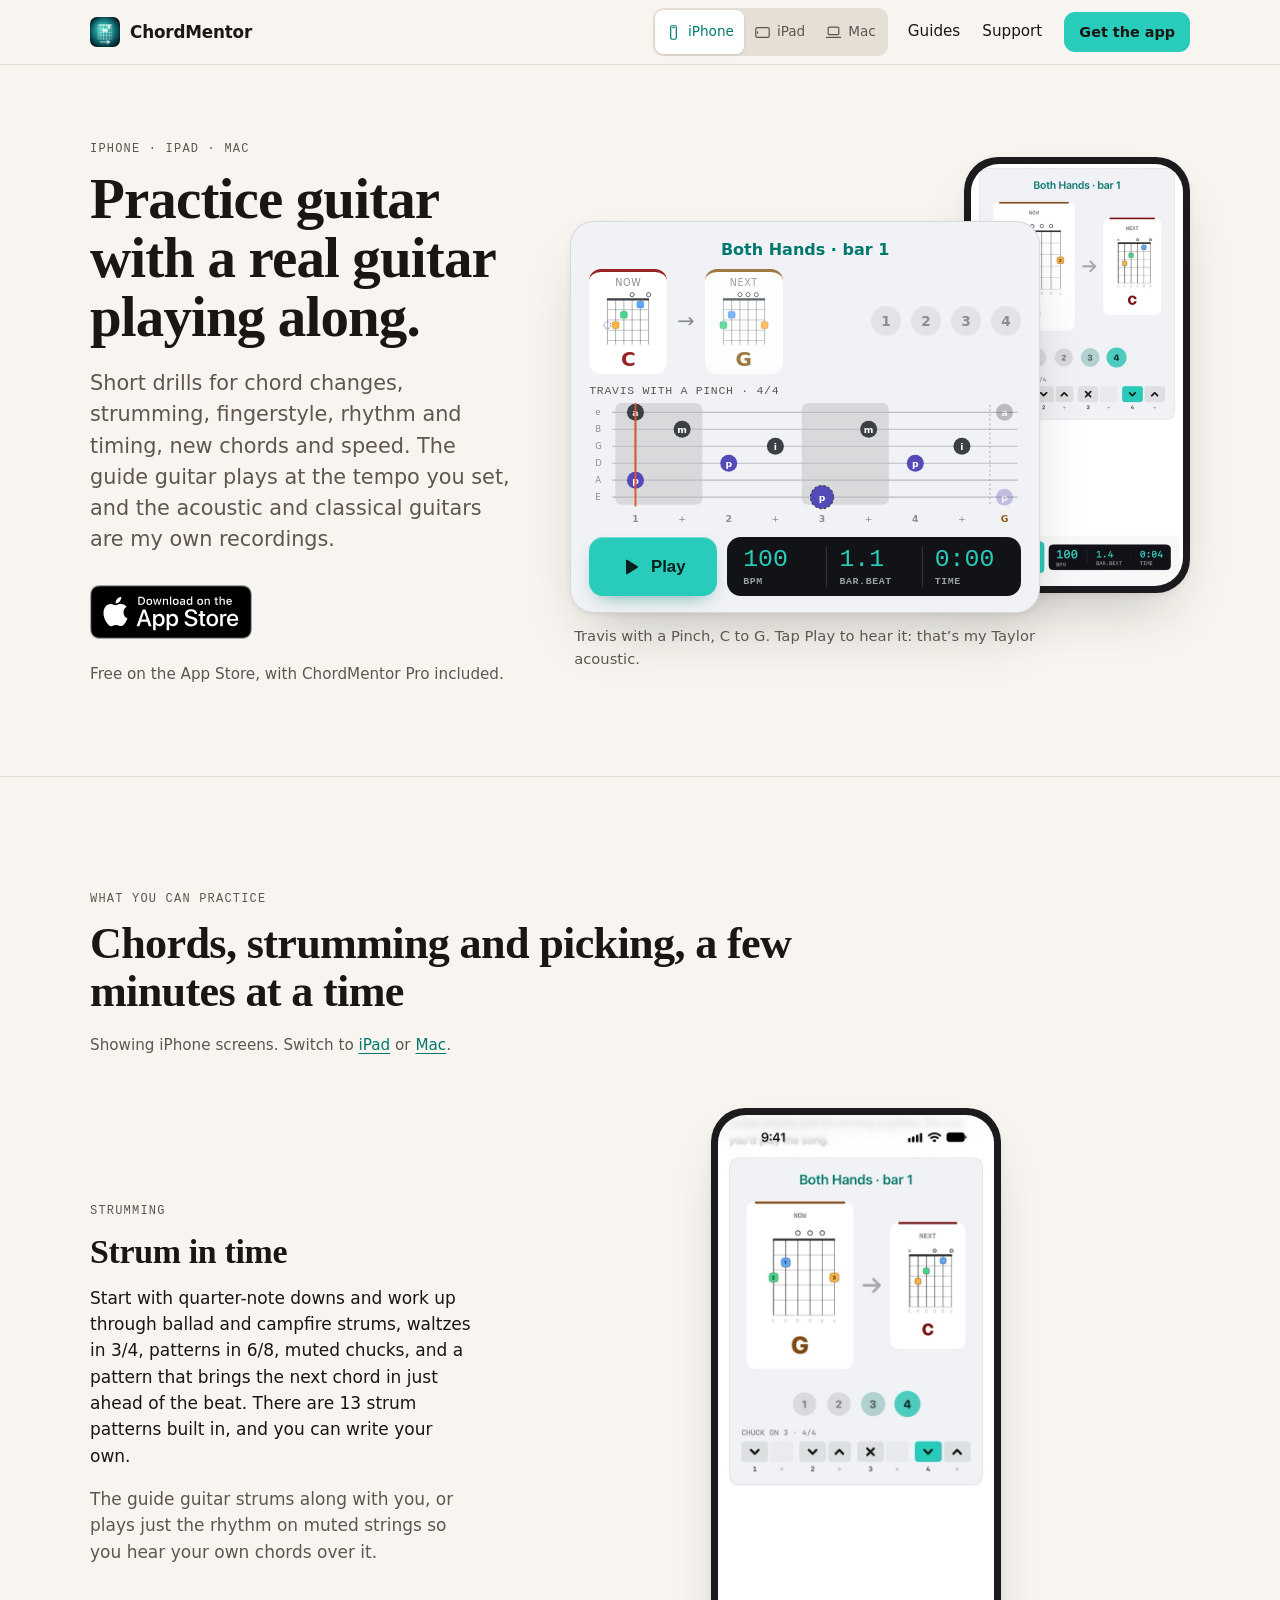
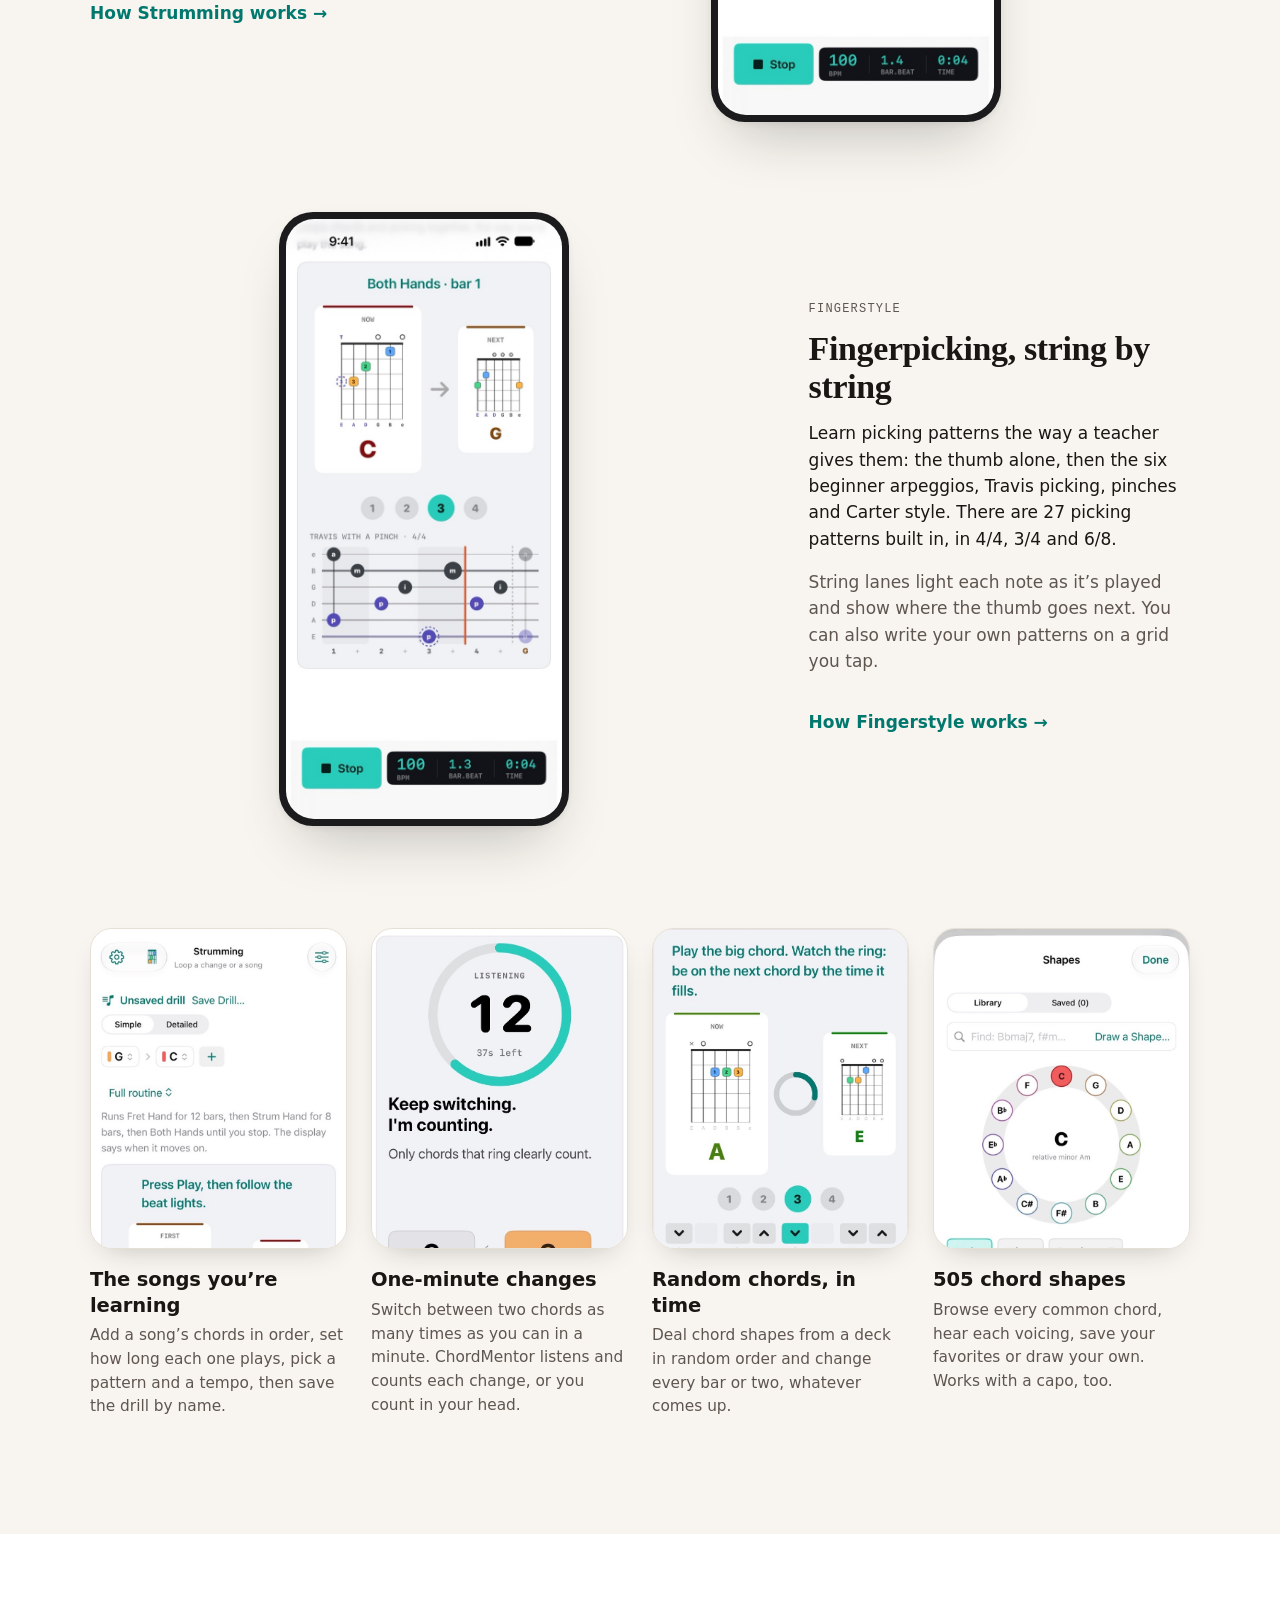
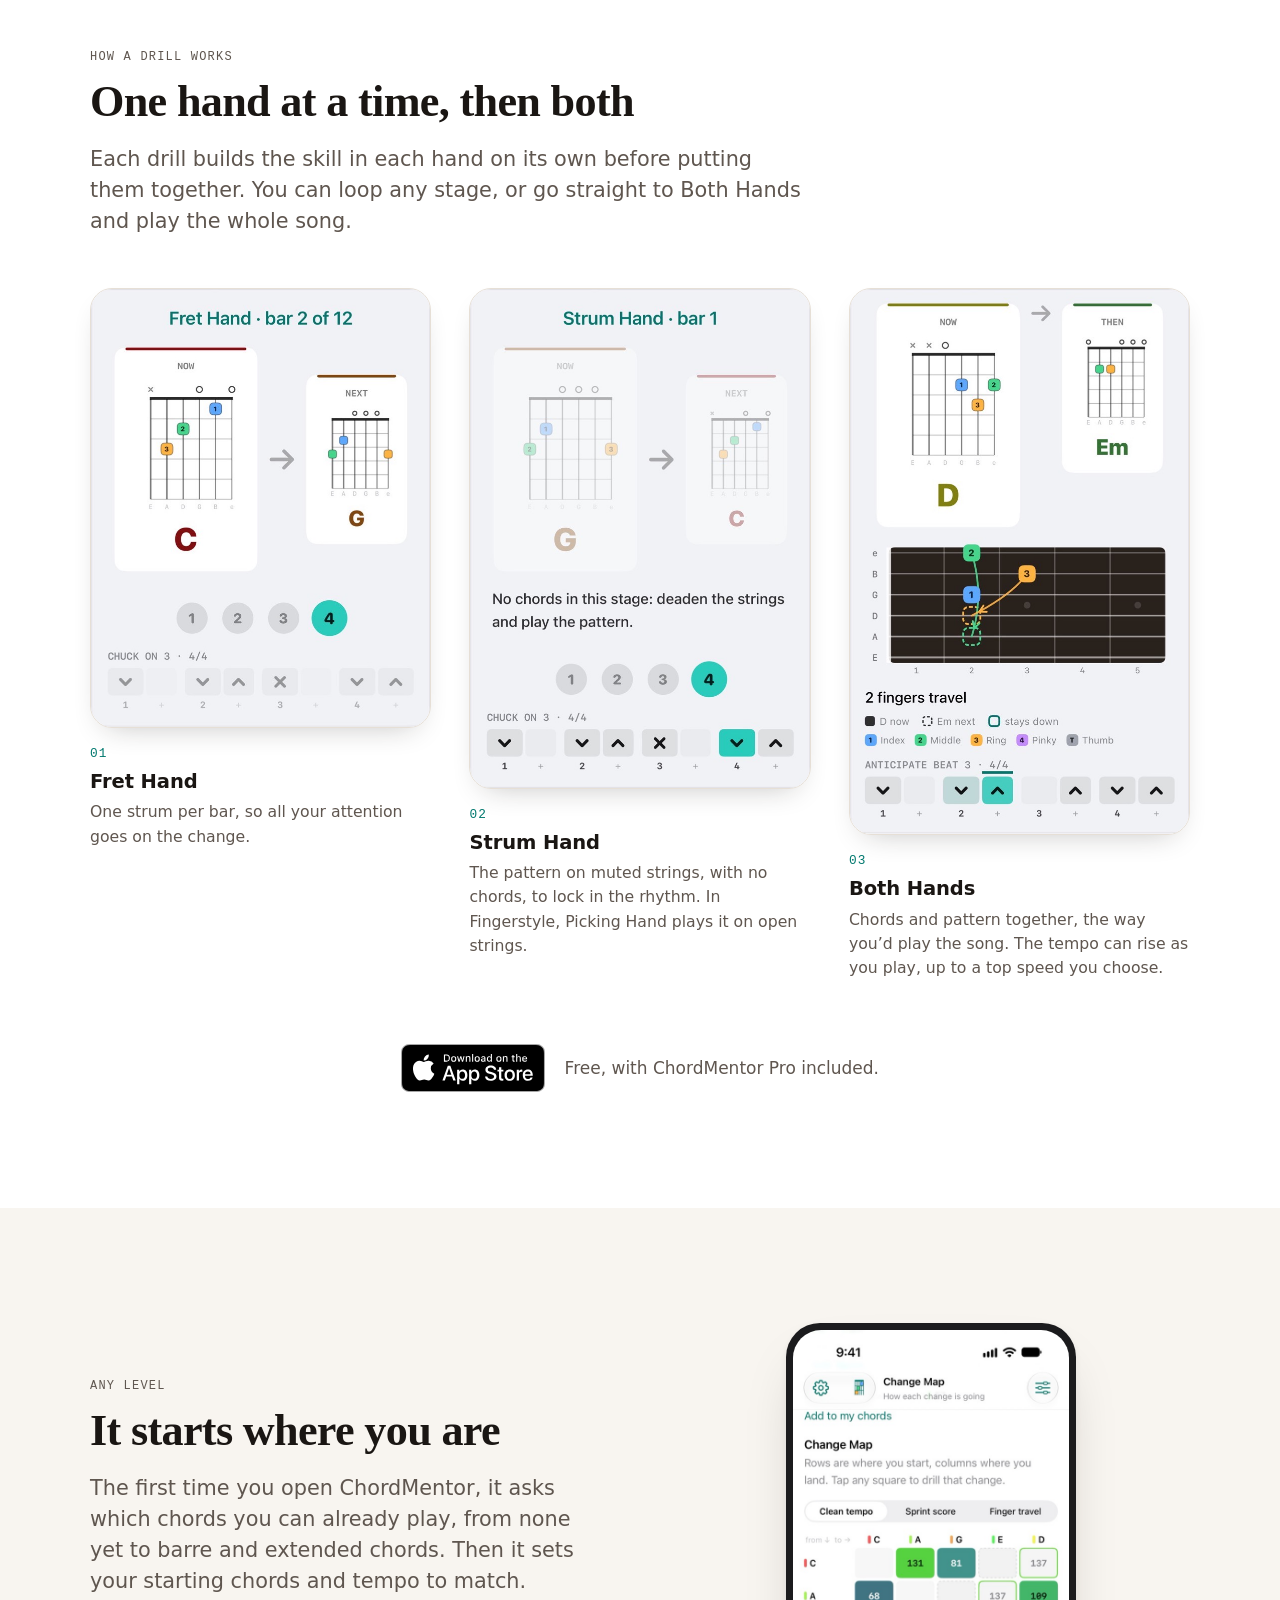
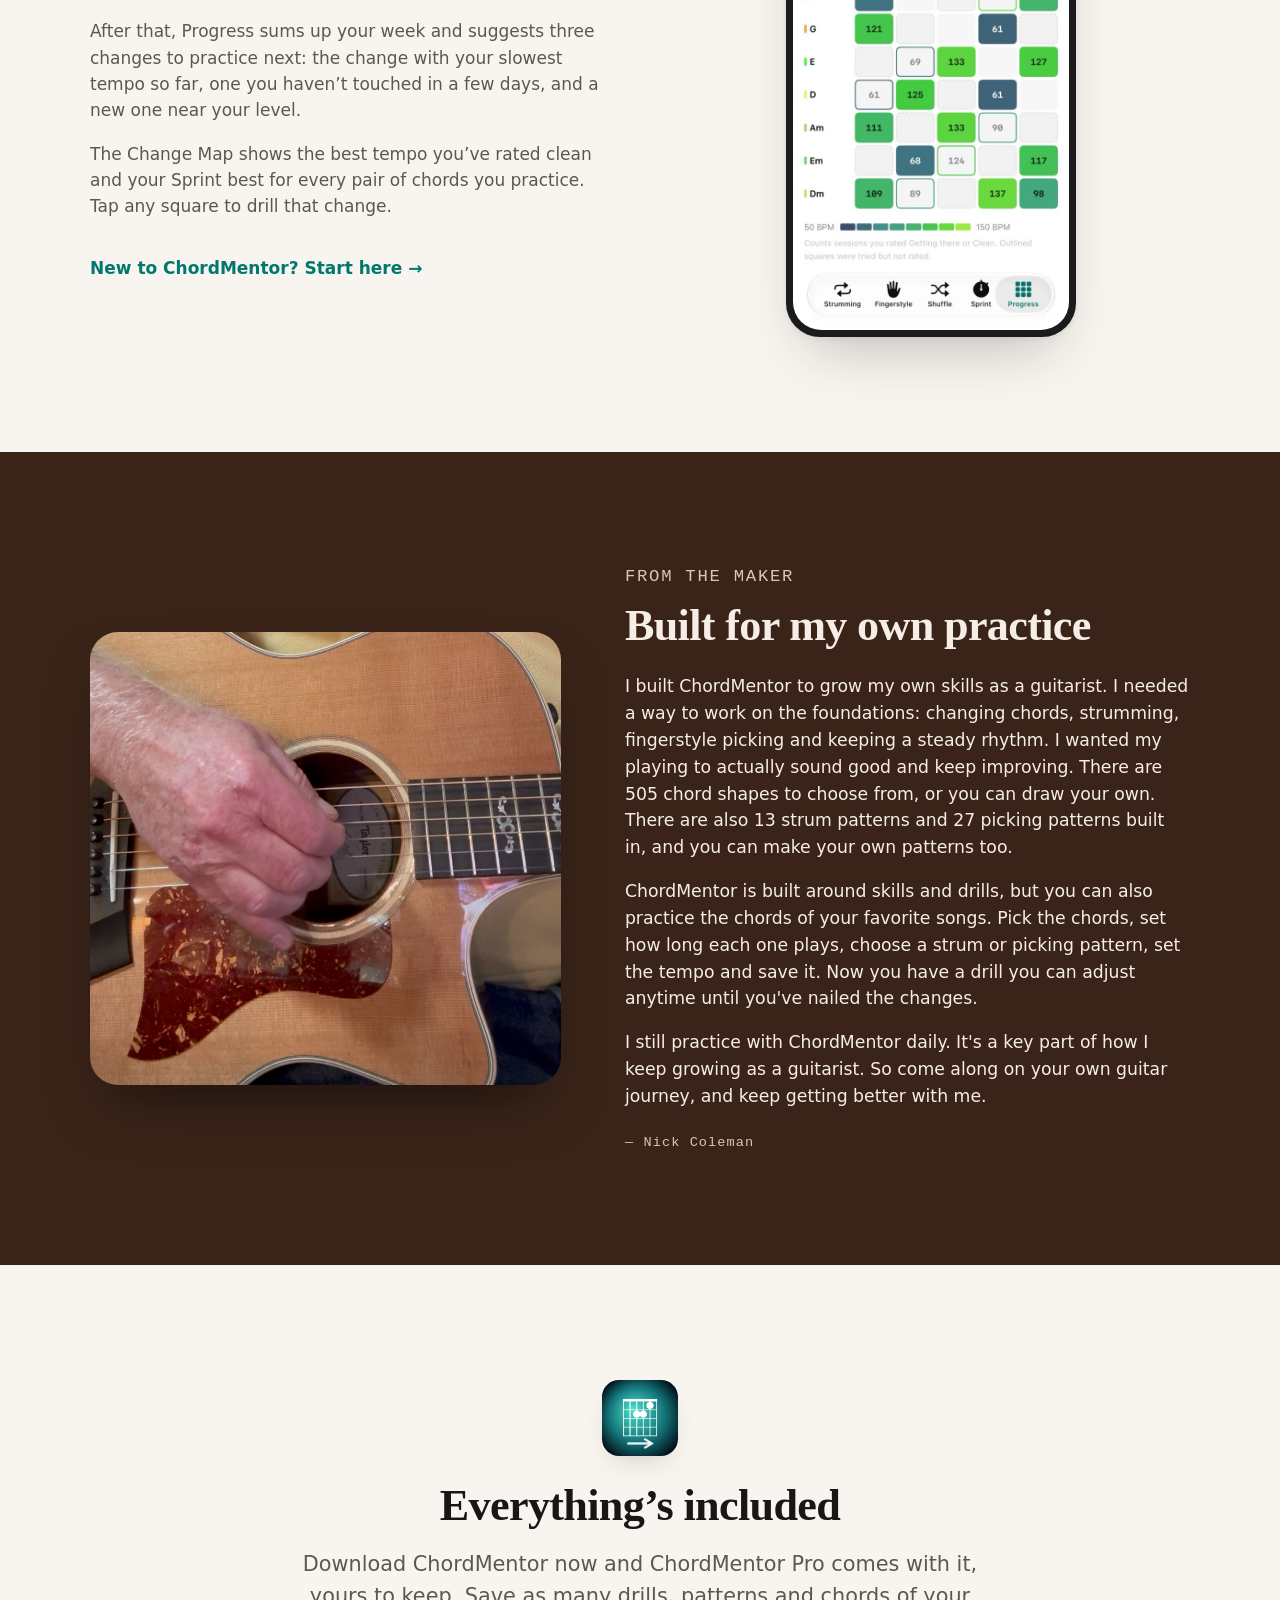
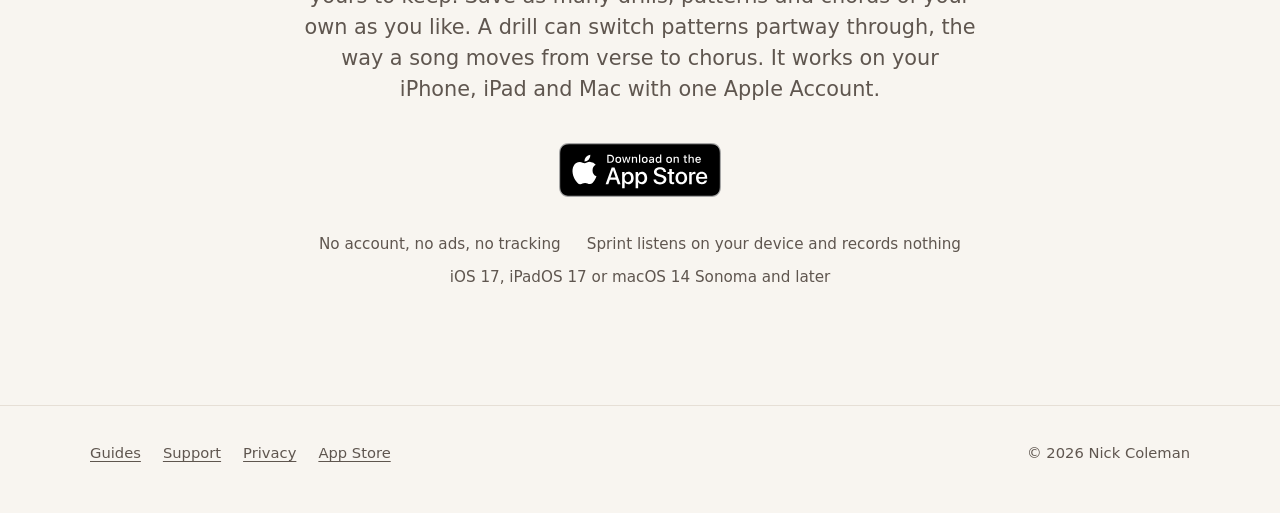
==== commit 46a2ac46: "Home page shorter and clearer; App Store badge; search basics - Home: "It starts where you are" and " ====
--- a/index.html
+++ b/index.html
@@ -3,8 +3,11 @@
 <head>
 <meta charset="utf-8">
 <meta name="viewport" content="width=device-width, initial-scale=1">
-<title>ChordMentor: Skills &amp; Drills for guitar</title>
+<title>ChordMentor: guitar practice app for chord changes, strumming and fingerstyle</title>
 <meta name="description" content="Short guitar drills for chord changes, strumming, fingerstyle, rhythm and timing, new chords and speed, with a guide guitar playing along at your tempo. For iPhone, iPad and Mac.">
+<script type="application/ld+json">
+{"@context":"https://schema.org","@type":"SoftwareApplication","name":"ChordMentor","applicationCategory":"EducationalApplication","operatingSystem":"iOS 17, iPadOS 17, macOS 14","description":"Short guitar drills for chord changes, strumming, fingerstyle, rhythm and timing, new chords and speed, with a guide guitar playing along at your tempo.","url":"https://chordmentor.nickcoleman.io/","downloadUrl":"https://apps.apple.com/app/id6827199615","image":"https://chordmentor.nickcoleman.io/images/og-card.jpg","author":{"@type":"Person","name":"Nick Coleman"},"offers":{"@type":"Offer","price":"0","priceCurrency":"USD"}}
+</script>
 <!-- head:start -->
 <meta name="apple-itunes-app" content="app-id=6827199615">
 <link rel="canonical" href="https://chordmentor.nickcoleman.io/">
@@ -14,7 +17,7 @@
 <meta name="theme-color" content="#14110F" media="(prefers-color-scheme: dark)">
 <meta property="og:type" content="website">
 <meta property="og:site_name" content="ChordMentor">
-<meta property="og:title" content="ChordMentor: Skills &amp; Drills for guitar">
+<meta property="og:title" content="ChordMentor: guitar practice app for chord changes, strumming and fingerstyle">
 <meta property="og:description" content="Short guitar drills for chord changes, strumming, fingerstyle, rhythm and timing, new chords and speed, with a guide guitar playing along at your tempo. For iPhone, iPad and Mac.">
 <meta property="og:url" content="https://chordmentor.nickcoleman.io/">
 <meta property="og:image" content="https://chordmentor.nickcoleman.io/images/og-card.jpg">
@@ -22,7 +25,7 @@
 <meta property="og:image:height" content="630">
 <meta property="og:image:alt" content="ChordMentor's string lanes and chord diagrams beside the app on iPhone">
 <meta name="twitter:card" content="summary_large_image">
-<meta name="twitter:title" content="ChordMentor: Skills &amp; Drills for guitar">
+<meta name="twitter:title" content="ChordMentor: guitar practice app for chord changes, strumming and fingerstyle">
 <meta name="twitter:description" content="Short guitar drills for chord changes, strumming, fingerstyle, rhythm and timing, new chords and speed, with a guide guitar playing along at your tempo. For iPhone, iPad and Mac.">
 <meta name="twitter:image" content="https://chordmentor.nickcoleman.io/images/og-card.jpg">
 <link rel="stylesheet" href="/style.css">
@@ -36,8 +39,8 @@
   <div class="wrap">
     <a class="brand" href="/" aria-current="page"><img src="/images/icon.png" alt="" width="30" height="30"><span>ChordMentor</span></a>
     <div class="device-switch" role="group" aria-label="Show screens for">
-      <button type="button" data-device-pick="iphone" aria-pressed="true" title="iPhone"><svg viewBox="0 0 24 24" aria-hidden="true"><rect x="7" y="2.5" width="10" height="19" rx="2.5"/><path d="M11 18.5h2"/></svg><span>iPhone</span></button>
-      <button type="button" data-device-pick="ipad" aria-pressed="false" title="iPad"><svg viewBox="0 0 24 24" aria-hidden="true"><rect x="4" y="3" width="16" height="18" rx="2.5"/><path d="M11 18h2"/></svg><span>iPad</span></button>
+      <button type="button" data-device-pick="iphone" aria-pressed="true" title="iPhone"><svg viewBox="0 0 24 24" aria-hidden="true"><rect x="8" y="2.5" width="8" height="19" rx="2"/><path d="M11 5h2"/></svg><span>iPhone</span></button>
+      <button type="button" data-device-pick="ipad" aria-pressed="false" title="iPad"><svg viewBox="0 0 24 24" aria-hidden="true"><rect x="2.5" y="5" width="19" height="14" rx="2"/><path d="M5 11v2"/></svg><span>iPad</span></button>
       <button type="button" data-device-pick="mac" aria-pressed="false" title="Mac"><svg viewBox="0 0 24 24" aria-hidden="true"><rect x="4.5" y="4.5" width="15" height="10.5" rx="1.5"/><path d="M2 19h20"/></svg><span>Mac</span></button>
     </div>
     <nav class="site-nav" aria-label="Main">
@@ -56,8 +59,8 @@
         <p class="eyebrow">iPhone · iPad · Mac</p>
         <h1>Practice guitar with a real guitar playing along.</h1>
         <p class="lede">Short drills for chord changes, strumming, fingerstyle, rhythm and timing, new chords and speed. The guide guitar plays at the tempo you set, and the acoustic and classical guitars are my own recordings.</p>
-        <a class="button" href="https://apps.apple.com/app/id6827199615">Download on the App Store</a>
-        <p class="offer">Free on the App Store. Download now and ChordMentor Pro comes with it, every feature included.</p>
+        <a class="store-badge" href="https://apps.apple.com/app/id6827199615"><img src="/images/app-store-badge.svg" width="162" height="54" alt="Download on the App Store"></a>
+        <p class="offer">Free on the App Store, with ChordMentor Pro included.</p>
       </div>
       <div class="hero-media">
         <div>
@@ -75,23 +78,8 @@
 
   <hr class="rule">
 
-  <section class="start">
-    <div class="wrap split">
-      <div>
-        <p class="eyebrow">New in 1.2</p>
-        <h2>It starts where you are</h2>
-        <p class="lede" style="margin-top:18px">The first time you open ChordMentor, it asks which chords you can already play, from none yet to barre and extended chords. Then it sets your starting chords and tempo to match.</p>
-        <p class="muted">After that, Progress sums up your week and suggests three changes to practice next: the change with your slowest tempo so far, one you haven’t touched in a few days, and a new one near your level.</p>
-        <a class="more" href="/guides/getting-started/">New to ChordMentor? Start here →</a>
-      </div>
-      <div class="pair">
-        <div class="device-shot"><div class="shot d-iphone"><img src="/images/app/welcome.jpg" width="720" height="1289" loading="lazy" alt="The welcome screen asks which chords you can already play: None yet, Open chords, Open 7ths, Barre chords or Extended chords"></div><div class="tablet d-ipad"><img src="/images/app/ipad/welcome.jpg" width="1200" height="900" loading="lazy" alt="The welcome screen asks which chords you can already play: None yet, Open chords, Open 7ths, Barre chords or Extended chords"></div><div class="mac-frame d-mac"><img src="/images/app/mac/welcome.jpg" width="1200" height="848" loading="lazy" alt="The welcome screen asks which chords you can already play: None yet, Open chords, Open 7ths, Barre chords or Extended chords"></div></div>
-        <div class="device-shot"><div class="shot d-iphone"><img src="/images/app/practice-next.jpg" width="720" height="913" loading="lazy" alt="Progress on iPhone: This week, then Practice next with three suggested chord changes, each with Drill and Sprint buttons"></div><div class="tablet d-ipad"><img src="/images/app/ipad/practice-next.jpg" width="928" height="432" loading="lazy" alt="Progress: This week, then Practice next with three suggested chord changes, each with Drill and Sprint buttons"></div><div class="mac-frame d-mac"><img src="/images/app/mac/practice-next.jpg" width="888" height="633" loading="lazy" alt="Progress: This week, then Practice next with three suggested chord changes, each with Drill and Sprint buttons"></div></div>
-      </div>
-    </div>
-  </section>
-
-  <section class="skills" style="padding-top:0">
+
+  <section class="skills">
     <div class="wrap">
       <div class="section-head">
         <p class="eyebrow">What you can practice</p>
@@ -193,20 +181,27 @@
           <p>Chords and pattern together, the way you’d play the song. The tempo can rise as you play, up to a top speed you choose.</p>
         </li>
       </ol>
-    </div>
-  </section>
-
-  <section class="spread">
-    <div class="wrap">
-      <div class="section-head" style="margin-bottom:0">
-        <p class="eyebrow">Progress</p>
-        <h2>See which changes need work</h2>
-        <p class="lede">The Change Map shows the best tempo you’ve rated clean and your Sprint best for every pair of chords you practice. Tap any square to drill that change.</p>
+      <div class="mid-cta">
+        <a class="store-badge" href="https://apps.apple.com/app/id6827199615"><img src="/images/app-store-badge.svg" width="144" height="48" alt="Download on the App Store"></a>
+        <p>Free, with ChordMentor Pro included.</p>
+      </div>
+    </div>
+  </section>
+
+  <section class="progress">
+    <div class="wrap split">
+      <div>
+        <p class="eyebrow">Any level</p>
+        <h2>It starts where you are</h2>
+        <p class="lede" style="margin-top:18px">The first time you open ChordMentor, it asks which chords you can already play, from none yet to barre and extended chords. Then it sets your starting chords and tempo to match.</p>
+        <p class="muted">After that, Progress sums up your week and suggests three changes to practice next: the change with your slowest tempo so far, one you haven’t touched in a few days, and a new one near your level.</p>
+        <p class="muted">The Change Map shows the best tempo you’ve rated clean and your Sprint best for every pair of chords you practice. Tap any square to drill that change.</p>
+        <a class="more" href="/guides/getting-started/">New to ChordMentor? Start here →</a>
       </div>
       <div class="device-shot">
-        <div class="phone d-iphone"><img src="/images/app/iphone/progress.jpg" width="600" height="1304" loading="lazy" alt="Progress on iPhone: This week, three Practice next suggestions and the Change Map, a grid of chord pairs with each square shaded by the best clean tempo"></div>
-        <div class="tablet d-ipad"><img src="/images/app/ipad/progress.jpg" width="1600" height="1200" loading="lazy" alt="Progress on iPad: This week, three Practice next suggestions and the Change Map, a grid of chord pairs with each square shaded by the best clean tempo"></div>
-        <div class="mac-frame d-mac"><img src="/images/app/mac/progress.jpg" width="1600" height="1131" loading="lazy" alt="Progress on Mac: This week, three Practice next suggestions and the Change Map, a grid of chord pairs with each square shaded by the best clean tempo"></div>
+        <div class="phone d-iphone"><img src="/images/app/iphone/progress.jpg" width="600" height="1304" loading="lazy" alt="Progress on iPhone: This week, three Practice next suggestions, and the Change Map, a grid of chord pairs with each square shaded by the best clean tempo"></div>
+        <div class="tablet d-ipad"><img src="/images/app/ipad/progress-main.jpg" width="1200" height="1077" loading="lazy" alt="Progress on iPad: This week, three Practice next suggestions, and the Change Map, a grid of chord pairs with each square shaded by the best clean tempo"></div>
+        <div class="mac-frame d-mac"><img src="/images/app/mac/progress-main.jpg" width="888" height="1130" loading="lazy" alt="Progress on Mac: This week, three Practice next suggestions, and the Change Map, a grid of chord pairs with each square shaded by the best clean tempo"></div>
       </div>
     </div>
   </section>
@@ -231,8 +226,8 @@
     <div class="wrap">
       <img class="icon" src="/images/icon.png" width="76" height="76" alt="" loading="lazy">
       <h2>Everything’s included</h2>
-      <p class="lede">Download ChordMentor now and ChordMentor Pro comes with it, yours to keep. Save as many drills, patterns and chords of your own as you like, and let a drill change pattern partway through, the way a song goes from verse to chorus. It works on your iPhone, iPad and Mac with one Apple Account.</p>
-      <a class="button" href="https://apps.apple.com/app/id6827199615">Download on the App Store</a>
+      <p class="lede">Download ChordMentor now and ChordMentor Pro comes with it, yours to keep. Save as many drills, patterns and chords of your own as you like. A drill can switch patterns partway through, the way a song moves from verse to chorus. It works on your iPhone, iPad and Mac with one Apple Account.</p>
+      <a class="store-badge" href="https://apps.apple.com/app/id6827199615"><img src="/images/app-store-badge.svg" width="162" height="54" alt="Download on the App Store"></a>
       <ul class="facts">
         <li>No account, no ads, no tracking</li>
         <li>Sprint listens on your device and records nothing</li>
--- a/style.css
+++ b/style.css
@@ -453,3 +453,45 @@
   font: inherit; color: var(--teal-ink); background: none; border: 0; padding: 0; cursor: pointer;
   text-decoration: underline; text-underline-offset: .18em; text-decoration-thickness: 1px;
 }
+
+/* Official App Store badge */
+.store-badge { display: inline-block; line-height: 0; border-radius: 9px; }
+.store-badge img { height: 54px; width: auto; }
+.mid-cta { display: flex; flex-wrap: wrap; align-items: center; justify-content: center; gap: 12px 20px; margin-top: clamp(40px, 5vw, 64px); }
+.mid-cta .store-badge img { height: 48px; }
+.mid-cta p { margin: 0; color: var(--ink-2); }
+.closing .store-badge { margin-top: 8px; }
+
+/* Device switch: 44-point touch targets */
+.device-switch button { min-width: 44px; min-height: 44px; justify-content: center; }
+.device-switch { padding: 2px; gap: 0; }
+@media (max-width: 760px) { .device-switch button { padding: 0; } }
+@media (max-width: 400px) {
+  .site-header .wrap { gap: 10px; }
+  .site-nav { gap: 10px; }
+}
+.device-note button { padding: 12px 2px; margin: -12px -2px; }
+
+/* Progress (merged with "It starts where you are") */
+.progress .device-shot > .tablet, .progress .device-shot > .mac-frame { max-width: 560px; margin-inline: auto; }
+
+/* Phone: keep the home page short. Skill cards two across; drill steps image beside text. */
+@media (max-width: 520px) {
+  .skills-minor { grid-template-columns: repeat(2, minmax(0, 1fr)); gap: 28px 14px; }
+  .mini .shot { aspect-ratio: 4 / 5; max-width: none; }
+  .mini h3 { font-size: 1.05rem; margin-top: 12px; }
+  .mini p { font-size: .88rem; }
+  .device-shot > .phone { max-width: 240px; }
+}
+@media (max-width: 640px) {
+  .triptych { grid-template-columns: 1fr; gap: 28px; max-width: none; }
+  .triptych .step-num { margin-top: 0; }
+  .triptych li { display: grid; grid-template-columns: minmax(0, 2fr) minmax(0, 3fr); column-gap: 16px; align-items: start; }
+  .triptych li > .device-shot { grid-row: 1 / span 3; }
+  .triptych li > :not(.device-shot) { grid-column: 2; }
+}
+.site-nav .button { white-space: nowrap; }
+@media (max-width: 400px) {
+  .site-nav .button { padding: 8px 10px; font-size: .82rem; }
+  .device-switch button { min-width: 40px; }
+}
